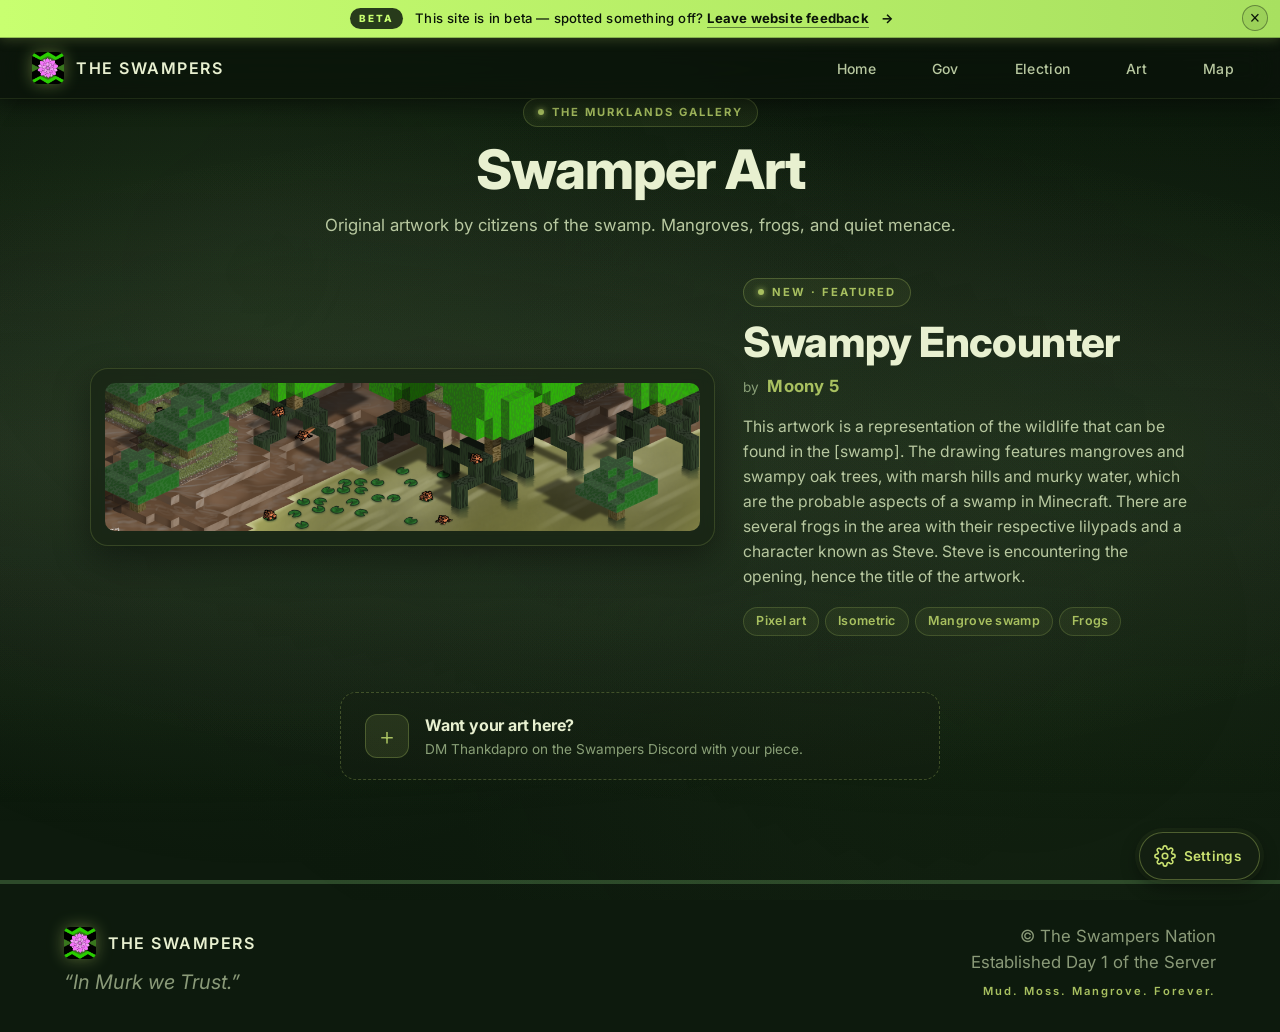
==== art.html @ e43c005a "Add files via upload" ====
<!DOCTYPE html>
<html lang="en">
<head>
  <meta charset="UTF-8" />
  <meta name="viewport" content="width=device-width, initial-scale=1.0" />
  <title>The Swampers — Nation of the Murklands</title>
  <link rel="preconnect" href="https://fonts.googleapis.com" />
  <link rel="preconnect" href="https://fonts.gstatic.com" crossorigin />
  <link href="https://fonts.googleapis.com/css2?family=Inter:wght@400;500;600&family=Press+Start+2P&family=VT323&family=Special+Elite&display=swap" rel="stylesheet" />
  <link rel="icon" type="image/png" href="swamper-flag.png" />
  <link rel="stylesheet" href="styles.css" />
</head>
<body>

  <!-- ============================================
       SVG ICON SPRITE
       ============================================ -->
  <svg width="0" height="0" style="position:absolute" aria-hidden="true">
    <defs>

      <!-- FROG -->
      <symbol id="i-frog" viewBox="0 0 16 16">
        <rect x="2" y="2" width="3" height="1" fill="#3a5a2a"/>
        <rect x="11" y="2" width="3" height="1" fill="#3a5a2a"/>
        <rect x="1" y="3" width="5" height="4" fill="#5a8a3a"/>
        <rect x="10" y="3" width="5" height="4" fill="#5a8a3a"/>
        <rect x="2" y="4" width="3" height="2" fill="#e8f0d0"/>
        <rect x="11" y="4" width="3" height="2" fill="#e8f0d0"/>
        <rect x="3" y="4" width="1" height="2" fill="#0d1a0d"/>
        <rect x="12" y="4" width="1" height="2" fill="#0d1a0d"/>
        <rect x="0" y="7" width="16" height="7" fill="#5a8a3a"/>
        <rect x="0" y="7" width="16" height="1" fill="#7a9a4a"/>
        <rect x="0" y="13" width="16" height="1" fill="#3a5a2a"/>
        <rect x="5" y="10" width="6" height="1" fill="#2a3a1a"/>
        <rect x="4" y="8" width="1" height="1" fill="#3a5a2a"/>
        <rect x="11" y="8" width="1" height="1" fill="#3a5a2a"/>
      </symbol>

      <!-- LEAF (modern line) -->
      <symbol id="i-leaf" viewBox="0 0 24 24" fill="none" stroke="currentColor" stroke-width="1.75" stroke-linecap="round" stroke-linejoin="round">
        <path d="M11 20A7 7 0 0 1 9.8 6.1C15.5 5 17 4.48 19.2 2.96c1.4 9.3-3.6 15.7-8.2 17.04Z"/>
        <path d="M2 21c0-3 1.85-5.36 5.08-6"/>
      </symbol>

      <!-- NEWSPAPER (modern line) -->
      <symbol id="i-newspaper" viewBox="0 0 24 24" fill="none" stroke="currentColor" stroke-width="1.75" stroke-linecap="round" stroke-linejoin="round">
        <path d="M4 22h16a2 2 0 0 0 2-2V4a2 2 0 0 0-2-2H8a2 2 0 0 0-2 2v16a2 2 0 0 1-2 2Zm0 0a2 2 0 0 1-2-2v-9c0-1.1.9-2 2-2h2"/>
        <path d="M18 14h-8M15 18h-5M10 6h8v4h-8z"/>
      </symbol>

      <!-- BUILDING (modern line) -->
      <symbol id="i-building" viewBox="0 0 24 24" fill="none" stroke="currentColor" stroke-width="1.75" stroke-linecap="round" stroke-linejoin="round">
        <path d="M3 22h18M5 22V11l7-7 7 7v11"/>
        <path d="M10 22v-5h4v5M8 11h.01M12 11h.01M16 11h.01M8 14h.01M12 14h.01M16 14h.01"/>
      </symbol>

      <!-- SCROLL (modern line) -->
      <symbol id="i-scroll" viewBox="0 0 24 24" fill="none" stroke="currentColor" stroke-width="1.75" stroke-linecap="round" stroke-linejoin="round">
        <path d="M19 17V5a2 2 0 0 0-2-2H4"/>
        <path d="M8 21h12a2 2 0 0 0 2-2v-1a1 1 0 0 0-1-1H11a1 1 0 0 0-1 1v1a2 2 0 1 1-4 0V5a2 2 0 1 0-4 0v2a1 1 0 0 0 1 1h3"/>
      </symbol>

      <!-- CHAT BUBBLE (modern line) -->
      <symbol id="i-chat" viewBox="0 0 24 24" fill="none" stroke="currentColor" stroke-width="1.75" stroke-linecap="round" stroke-linejoin="round">
        <path d="M21 15a2 2 0 0 1-2 2H7l-4 4V5a2 2 0 0 1 2-2h14a2 2 0 0 1 2 2z"/>
        <circle cx="8" cy="10" r="0.5" fill="currentColor"/>
        <circle cx="12" cy="10" r="0.5" fill="currentColor"/>
        <circle cx="16" cy="10" r="0.5" fill="currentColor"/>
      </symbol>

      <!-- ARROW DOWN (modern line) -->
      <symbol id="i-arrow-down" viewBox="0 0 24 24" fill="none" stroke="currentColor" stroke-width="2" stroke-linecap="round" stroke-linejoin="round">
        <path d="M12 5v14M19 12l-7 7-7-7"/>
      </symbol>

      <!-- ARROW RIGHT (modern line) -->
      <symbol id="i-arrow-right" viewBox="0 0 24 24" fill="none" stroke="currentColor" stroke-width="2" stroke-linecap="round" stroke-linejoin="round">
        <path d="M5 12h14M12 5l7 7-7 7"/>
      </symbol>

      <!-- CHECK (modern line) -->
      <symbol id="i-check" viewBox="0 0 24 24" fill="none" stroke="currentColor" stroke-width="2.25" stroke-linecap="round" stroke-linejoin="round">
        <path d="M20 6L9 17l-5-5"/>
      </symbol>

      <!-- LIGHTBULB (modern line) -->
      <symbol id="i-bulb" viewBox="0 0 24 24" fill="none" stroke="currentColor" stroke-width="1.75" stroke-linecap="round" stroke-linejoin="round">
        <path d="M15 14c.2-1 .7-1.7 1.5-2.5C17.7 10.2 18.5 9 18.5 7a6.5 6.5 0 1 0-13 0c0 2 .8 3.2 2 4.5.8.8 1.3 1.5 1.5 2.5"/>
        <path d="M9 18h6M10 22h4"/>
      </symbol>

      <!-- FLAG (modern line) -->
      <symbol id="i-flag" viewBox="0 0 24 24" fill="none" stroke="currentColor" stroke-width="1.75" stroke-linecap="round" stroke-linejoin="round">
        <path d="M4 15s1-1 4-1 5 2 8 2 4-1 4-1V3s-1 1-4 1-5-2-8-2-4 1-4 1zM4 22v-7"/>
      </symbol>

    </defs>
  </svg>

  <!-- ============================================
       BETA BANNER (replace href when form is ready)
       ============================================ -->
  <div id="betaBanner" class="beta-banner">
    <a class="beta-banner-link" href="https://forms.gle/ogvYBRYezikkFUqP9" target="_blank" rel="noopener">
      <span class="beta-banner-tag">Beta</span>
      <span class="beta-banner-text">
        This site is in beta &mdash; spotted something off? <strong>Leave website feedback</strong>
      </span>
      <span class="beta-banner-arrow">&rarr;</span>
    </a>
    <button type="button" class="beta-banner-close" aria-label="Dismiss beta banner" id="betaBannerClose">&times;</button>
  </div>

  <!-- Fog overlay -->
  <div class="fog"></div>
  <div class="fog fog-2"></div>

  <!-- Floating particles (fireflies) -->
  <div class="fireflies">
    <span></span><span></span><span></span><span></span><span></span>
    <span></span><span></span><span></span><span></span><span></span>
  </div>

  <!-- ============================================
       SETTINGS BUTTON + DRAWER
       ============================================ -->
  <button id="settingsBtn" class="settings-fab" aria-label="Open settings" title="Settings">
    <svg viewBox="0 0 24 24" fill="none" stroke="currentColor" stroke-width="1.75" stroke-linecap="round" stroke-linejoin="round">
      <circle cx="12" cy="12" r="3"/>
      <path d="M19.4 15a1.7 1.7 0 0 0 .3 1.8l.1.1a2 2 0 1 1-2.8 2.8l-.1-.1a1.7 1.7 0 0 0-1.8-.3 1.7 1.7 0 0 0-1 1.5V21a2 2 0 1 1-4 0v-.1A1.7 1.7 0 0 0 9 19.4a1.7 1.7 0 0 0-1.8.3l-.1.1a2 2 0 1 1-2.8-2.8l.1-.1a1.7 1.7 0 0 0 .3-1.8 1.7 1.7 0 0 0-1.5-1H3a2 2 0 1 1 0-4h.1A1.7 1.7 0 0 0 4.6 9a1.7 1.7 0 0 0-.3-1.8l-.1-.1a2 2 0 1 1 2.8-2.8l.1.1a1.7 1.7 0 0 0 1.8.3H9a1.7 1.7 0 0 0 1-1.5V3a2 2 0 1 1 4 0v.1a1.7 1.7 0 0 0 1 1.5 1.7 1.7 0 0 0 1.8-.3l.1-.1a2 2 0 1 1 2.8 2.8l-.1.1a1.7 1.7 0 0 0-.3 1.8V9a1.7 1.7 0 0 0 1.5 1H21a2 2 0 1 1 0 4h-.1a1.7 1.7 0 0 0-1.5 1z"/>
    </svg>
  </button>

  <div id="settingsDrawer" class="settings-drawer" aria-hidden="true" role="dialog" aria-modal="true">
    <div class="settings-drawer-inner">
      <div class="settings-head">
        <div>
          <h3>Settings</h3>
          <p>Tweak the swamp to your liking. Saves automatically.</p>
        </div>
        <button class="settings-close" id="settingsClose" aria-label="Close settings">&times;</button>
      </div>

      <div class="settings-group">
        <div class="settings-group-title">Vibe</div>
        <label class="toggle">
          <input type="checkbox" id="t-serious" />
          <span class="toggle-slider"></span>
          <span class="toggle-label">
            <strong>Serious mode</strong>
            <em>Drops the swamp green. Helvetica. No fireflies. Boring.</em>
          </span>
        </label>
        <label class="toggle">
          <input type="checkbox" id="t-easter" checked />
          <span class="toggle-slider"></span>
          <span class="toggle-label">
            <strong>Easter eggs</strong>
            <em>Click the frog. Konami code. The truth.</em>
          </span>
        </label>
      </div>

      <div class="settings-group">
        <div class="settings-group-title">Chaos</div>
        <div class="toggle-with-child">
          <label class="toggle">
            <input type="checkbox" id="t-dvd" />
            <span class="toggle-slider"></span>
            <span class="toggle-label">
              <strong>DVD bouncer</strong>
              <em>A frog. Bouncing. Like the screensaver.</em>
            </span>
          </label>
          <div class="toggle-child dvd-speed-row">
            <span class="toggle-child-label">
              <strong>Speed</strong>
              <em>How fast the frog yeets.</em>
            </span>
            <span class="slider-control">
              <input type="range" id="t-dvd-speed" min="0.5" max="3" step="0.1" value="1" />
              <span class="slider-value" id="dvdSpeedValue">1.0x</span>
            </span>
          </div>
        </div>
        <label class="toggle">
          <input type="checkbox" id="t-ads" />
          <span class="toggle-slider"></span>
          <span class="toggle-label">
            <strong>Sidebar ads</strong>
            <em>SMP&hairsp;-themed fake ads. Slightly cursed.</em>
          </span>
        </label>
        <label class="toggle">
          <input type="checkbox" id="t-frog-cursor" />
          <span class="toggle-slider"></span>
          <span class="toggle-label">
            <strong>Frog cursor</strong>
            <em>Your mouse becomes a frog. You become the frog.</em>
          </span>
        </label>
      </div>

      <div class="settings-group">
        <div class="settings-group-title">Pages</div>
        <a class="toggle settings-link" href="map.html">
          <span class="toggle-label">
            <strong>Open server map &rarr;</strong>
            <em>Drag, zoom, explore biomes &amp; nations.</em>
          </span>
        </a>
        <a class="toggle settings-link" href="government.html">
          <span class="toggle-label">
            <strong>Government page &rarr;</strong>
            <em>Cabinet, head of state, public docs.</em>
          </span>
        </a>
      </div>

      <div class="settings-foot">
        <button id="settingsReset" class="settings-reset">Reset to defaults</button>
      </div>
    </div>
  </div>
  <div id="settingsBackdrop" class="settings-backdrop"></div>

  <!-- ============================================
       ADS SIDEBAR (toggle-controlled)
       ============================================ -->
      <aside id="adsSidebar" class="ads-sidebar" aria-label="Ad space">
    <div class="ads-sidebar-controls">
      <div class="ads-sidebar-grip" id="adsSidebarGrip" title="Drag to move" aria-label="Drag to move sidebar">
        <span></span><span></span><span></span><span></span><span></span><span></span>
      </div>
      <div class="ads-sidebar-head">Ad space</div>
      <button type="button" class="ads-sidebar-size-btn" id="adsSidebarSizeBtn" aria-label="Cycle sidebar size" title="Cycle size">
        <span id="adsSidebarSizeLabel">M</span>
      </button>
      <button type="button" class="ads-sidebar-close-btn" id="adsSidebarCloseBtn" aria-label="Close sidebar and disable ads" title="Close (disables ads)">&times;</button>
    </div>

    <div class="ad-card ad-card--recruit">
      <div class="ad-tag">For rent</div>
      <div class="ad-title">Looking for someone to post ads</div>
      <p class="ad-body">Got a shop, build, event, or service in the Murklands? Get featured in this sidebar.</p>
      <div class="ad-price">
        <span class="ad-price-amount">7</span>
        <span class="ad-price-unit">iron ingots / week</span>
      </div>
      <div class="ad-cta">DM Thankdapro &rarr;</div>
    </div>

    <a class="ad-card ad-card--sponsor" href="https://discord.gg/NWSeatn3tA" target="_blank" rel="noopener">
      <div class="ad-tag">Sponsored</div>
      <img class="ad-img" src="barlaas.png" alt="Barlaas banner" />
      <div class="ad-title">Join Barlaas</div>
      <p class="ad-body">Secure your future &amp; your voice: the autonomous sanctuary where your property is sovereign, your growth is limitless, and every citizen gets a vote.</p>
      <div class="ad-cta">Learn more &rarr;</div>
    </a>

    <a class="ad-card ad-card--sponsor ad-card--propaganda" href="https://discord.gg/JCM2B7ue4E" target="_blank" rel="noopener">
      <div class="ad-tag">Sponsored</div>
      <img class="ad-img ad-img--tall" src="propaganda.png" alt="UI for Squid: I want to adopt you!" />
      <div class="ad-title">Get adopted by UI For Squid</div>
      <p class="ad-body">The President is recruiting. DM to be adopted into the Swamper family. <span aria-hidden="true">&#10084;</span></p>
      <div class="ad-cta">Join Today &rarr;</div>
    </a>

    <div class="ad-card ad-card--empty ad-fillerable">
      <div class="ad-tag">Your ad here</div>
      <div class="ad-title">[ space available ]</div>
      <p class="ad-body">7 iron ingots a week.</p>
    </div>

    <div class="ad-card ad-card--empty ad-fillerable">
      <div class="ad-tag">Your ad here</div>
      <div class="ad-title">[ space available ]</div>
      <p class="ad-body">7 iron ingots a week.</p>
    </div>

    <div class="ad-card ad-card--secret ad-fillerable" data-easter="true">
      <div class="ad-tag">???</div>
      <div class="ad-title">In Murk we Trust.</div>
      <p class="ad-body">An onion has many layers. So does the constitution.</p>
    </div>

    <div class="ad-footer">Drag grip to move &middot; tap size to resize &middot; disable in Settings.</div>
  </aside>

  <!-- ============================================
       DVD BOUNCER (toggle-controlled)
       ============================================ -->
  <div id="dvdBouncer" class="dvd-bouncer" aria-hidden="true">
    <svg viewBox="0 0 16 16" shape-rendering="crispEdges">
      <use href="#i-frog"/>
    </svg>
    <span class="dvd-label">SWAMP</span>
  </div>

  <!-- NAV -->
  <nav class="navbar">
    <div class="logo">
      <img class="logo-icon" src="swamper-flag.png" alt="Swampers flag" />
      <span class="logo-text">THE SWAMPERS</span>
    </div>
    <ul class="nav-links">
      <li class="nav-home"><a href="index.html">Home</a></li>
      <li><a href="government.html">Gov</a></li>
      <li><a href="election.html">Election</a></li>
      <li><a href="art.html">Art</a></li>
      <li><a href="map.html">Map</a></li>
    </ul>
  </nav>

  <main class="page page-art">
    <div class="container">
      <header class="page-head">
        <div class="page-eyebrow">
          <span class="page-eyebrow-dot"></span>
          The Murklands Gallery
        </div>
        <h1 class="page-title">Swamper Art</h1>
        <p class="page-sub">Original artwork by citizens of the swamp. Mangroves, frogs, and quiet menace.</p>
      </header>

      <article class="artwork">
        <figure class="artwork-frame">
          <img class="artwork-img" src="swamp-scroll.png" alt="Swampy Encounter &mdash; an isometric pixel-art swamp scene with mangrove trees, lily pads, frogs, and Steve approaching." loading="lazy" />
        </figure>

        <div class="artwork-meta">
          <div class="artwork-tag">
            <span class="artwork-tag-dot"></span>
            New &middot; Featured
          </div>
          <h2 class="artwork-title">Swampy Encounter</h2>
          <div class="artwork-byline">
            <span class="artwork-byline-label">by</span>
            <span class="artwork-byline-name">Moony 5</span>
          </div>
          <p class="artwork-desc">
            This artwork is a representation of the wildlife that can be found in the [swamp].
            The drawing features mangroves and swampy oak trees, with marsh hills and murky water,
            which are the probable aspects of a swamp in Minecraft. There are several frogs in the
            area with their respective lilypads and a character known as Steve. Steve is encountering
            the opening, hence the title of the artwork.
          </p>

          <div class="artwork-tags">
            <span class="artwork-chip">Pixel art</span>
            <span class="artwork-chip">Isometric</span>
            <span class="artwork-chip">Mangrove swamp</span>
            <span class="artwork-chip">Frogs</span>
          </div>
        </div>
      </article>

      <!-- Empty slot CTA so future submissions look intentional -->
      <a class="artwork-cta" href="https://discord.gg/JCM2B7ue4E" target="_blank" rel="noopener">
        <div class="artwork-cta-icon" aria-hidden="true">+</div>
        <div>
          <div class="artwork-cta-title">Want your art here?</div>
          <div class="artwork-cta-sub">DM Thankdapro on the Swampers Discord with your piece.</div>
        </div>
      </a>
    </div>
  </main>

<!-- PAPER LIGHTBOX -->
  <div class="paper-modal" id="paperModal" role="dialog" aria-modal="true" aria-hidden="true">
    <button class="paper-modal-close" aria-label="Close newspaper">&times;</button>
    <div class="paper-modal-inner">
      <img class="paper-modal-img" src="" alt="" />
      <div class="paper-modal-caption"></div>
    </div>
  </div>

  <!-- FOOTER -->
  <footer class="footer">
    <div class="container footer-content">
      <div class="footer-left">
        <div class="logo">
          <img class="logo-icon" src="swamper-flag.png" alt="Swampers flag" />
          <span class="logo-text">THE SWAMPERS</span>
        </div>
        <p class="motto">&ldquo;In Murk we Trust.&rdquo;</p>
      </div>
      <div class="footer-right">
        <p>&copy; The Swampers Nation</p>
        <p>Established Day 1 of the Server</p>
        <p class="footer-tag">Mud. Moss. Mangrove. Forever.</p>
      </div>
    </div>
  </footer>

  <script src="script.js"></script>
</body>
</html>
---- styles.css ----
/* ============================================
   THE SWAMPERS — Stylesheet
   Swampy, mossy, Minecraft-inspired
   ============================================ */

* {
  margin: 0;
  padding: 0;
  box-sizing: border-box;
}

/* ============================================
   BETA BANNER — top sticky strip
   ============================================ */
.beta-banner {
  position: fixed;
  top: 0;
  left: 0;
  right: 0;
  z-index: 200;
  display: flex;
  align-items: stretch;
  justify-content: stretch;
  font-family: 'Inter', system-ui, sans-serif;
  font-size: 0.82rem;
  font-weight: 500;
  color: #0a1408;
  background: linear-gradient(90deg, #c8ff70 0%, #a8e060 50%, #c8ff70 100%);
  background-size: 200% 100%;
  border-bottom: 1px solid rgba(20, 40, 18, 0.3);
  box-shadow: 0 2px 12px rgba(168, 192, 96, 0.25);
  transition: transform 0.3s ease, opacity 0.3s ease;
  animation: betaShine 6s linear infinite;
}

.beta-banner-link {
  flex: 1;
  display: flex;
  align-items: center;
  justify-content: center;
  gap: 12px;
  padding: 8px 56px 8px 20px;
  text-decoration: none;
  color: inherit;
  text-align: center;
}
.beta-banner-link:hover { color: #000; }

.beta-banner.is-hidden {
  transform: translateY(-100%);
  opacity: 0;
  pointer-events: none;
}

@keyframes betaShine {
  from { background-position: 0% 0; }
  to   { background-position: 200% 0; }
}

.beta-banner-tag {
  display: inline-block;
  font-size: 0.62rem;
  font-weight: 800;
  letter-spacing: 2px;
  text-transform: uppercase;
  background: rgba(13, 26, 13, 0.85);
  color: #c8ff70;
  padding: 3px 9px;
  border-radius: 999px;
  flex-shrink: 0;
}

.beta-banner-text { letter-spacing: 0.2px; }
.beta-banner-text strong {
  font-weight: 700;
  border-bottom: 1.5px solid rgba(13, 26, 13, 0.5);
  padding-bottom: 1px;
}

.beta-banner-arrow {
  font-weight: 700;
  transition: transform 0.2s ease;
}
.beta-banner:hover .beta-banner-arrow { transform: translateX(4px); }

.beta-banner-close {
  position: absolute;
  right: 12px;
  top: 50%;
  transform: translateY(-50%);
  width: 26px;
  height: 26px;
  border-radius: 50%;
  border: 1px solid rgba(13, 26, 13, 0.4);
  background: rgba(13, 26, 13, 0.08);
  color: #0a1408;
  font-size: 1.1rem;
  line-height: 1;
  cursor: pointer;
  display: flex;
  align-items: center;
  justify-content: center;
  transition: background 0.2s ease, transform 0.2s ease;
}
.beta-banner-close:hover {
  background: rgba(13, 26, 13, 0.2);
  transform: translateY(-50%) rotate(90deg);
}

/* Push the navbar down to make room for the banner */
body:not(.beta-dismissed) .navbar { top: 38px; }
body:not(.beta-dismissed) { padding-top: 38px; }

@media (max-width: 600px) {
  .beta-banner { font-size: 0.72rem; padding: 7px 40px 7px 12px; gap: 8px; }
  .beta-banner-tag { font-size: 0.55rem; padding: 2px 7px; }
  body:not(.beta-dismissed) .navbar { top: 52px; }
  body:not(.beta-dismissed) { padding-top: 52px; }
}

/* ============================================
   SETTINGS FAB + DRAWER
   ============================================ */
.settings-fab {
  position: fixed;
  right: 20px;
  bottom: 20px;
  width: auto;
  min-width: 48px;
  height: 48px;
  padding: 0 18px 0 14px;
  border-radius: 999px;
  border: 1.5px solid rgba(168, 192, 96, 0.4);
  background: rgba(20, 32, 18, 0.92);
  backdrop-filter: blur(10px);
  color: #c8e070;
  cursor: pointer;
  z-index: 9998;
  display: inline-flex;
  align-items: center;
  gap: 8px;
  font-family: 'Inter', system-ui, sans-serif;
  font-size: 0.85rem;
  font-weight: 600;
  letter-spacing: 0.3px;
  box-shadow: 0 6px 18px rgba(0,0,0,0.45), 0 0 0 4px rgba(168, 192, 96, 0.06);
  transition: transform 0.25s ease, border-color 0.2s ease, background 0.2s ease;
}
.settings-fab::after {
  content: 'Settings';
}
.settings-fab svg { width: 22px; height: 22px; transition: transform 0.6s ease; }
.settings-fab:hover { border-color: #a8c060; transform: scale(1.06); }
.settings-fab:hover svg { transform: rotate(60deg); }

.settings-backdrop {
  position: fixed;
  inset: 0;
  background: rgba(8, 16, 8, 0.6);
  backdrop-filter: blur(4px);
  z-index: 10000;
  opacity: 0;
  visibility: hidden;
  transition: opacity 0.25s ease, visibility 0.25s ease;
}
.settings-backdrop.is-open { opacity: 1; visibility: visible; }

.settings-drawer {
  position: fixed;
  top: 0;
  right: 0;
  bottom: 0;
  width: min(420px, 100vw);
  background: rgba(15, 26, 14, 0.96);
  border-left: 1px solid rgba(168, 192, 96, 0.18);
  backdrop-filter: blur(14px);
  z-index: 10001;
  transform: translateX(100%);
  transition: transform 0.32s cubic-bezier(.2,.8,.2,1);
  overflow-y: auto;
  font-family: 'Inter', system-ui, sans-serif;
}
.settings-drawer.is-open { transform: translateX(0); }

.settings-drawer-inner {
  display: flex;
  flex-direction: column;
  gap: 20px;
  padding: 24px;
}

.settings-head {
  display: flex;
  align-items: flex-start;
  justify-content: space-between;
  gap: 16px;
  padding-bottom: 16px;
  border-bottom: 1px solid rgba(168, 192, 96, 0.12);
}
.settings-head h3 {
  font-size: 1.4rem;
  font-weight: 700;
  color: #e8f0d0;
  letter-spacing: -0.3px;
  margin-bottom: 4px;
}
.settings-head p {
  font-size: 0.85rem;
  color: #8aa078;
  margin: 0;
}
.settings-close {
  width: 36px;
  height: 36px;
  border-radius: 50%;
  border: 1px solid rgba(168, 192, 96, 0.2);
  background: transparent;
  color: #c8d4b0;
  font-size: 1.5rem;
  line-height: 1;
  cursor: pointer;
  display: flex; align-items: center; justify-content: center;
  flex-shrink: 0;
  transition: all 0.2s ease;
}
.settings-close:hover { background: rgba(168,192,96,0.1); transform: rotate(90deg); }

.settings-group {
  display: flex;
  flex-direction: column;
  gap: 8px;
}
.settings-group-title {
  font-size: 0.7rem;
  font-weight: 700;
  letter-spacing: 2px;
  text-transform: uppercase;
  color: #a8c060;
  margin-bottom: 4px;
  padding-left: 4px;
}

/* Toggle switch */
.toggle {
  display: flex;
  align-items: flex-start;
  gap: 14px;
  padding: 12px 14px;
  border-radius: 12px;
  border: 1px solid rgba(168, 192, 96, 0.1);
  background: rgba(20, 32, 18, 0.4);
  cursor: pointer;
  transition: border-color 0.2s ease, background 0.2s ease;
}
.toggle:hover { border-color: rgba(168,192,96,0.25); background: rgba(26, 42, 24, 0.6); }
.toggle input { position: absolute; opacity: 0; pointer-events: none; }

.toggle-slider {
  position: relative;
  width: 36px;
  height: 20px;
  border-radius: 999px;
  background: rgba(168, 192, 96, 0.12);
  border: 1px solid rgba(168, 192, 96, 0.25);
  flex-shrink: 0;
  margin-top: 2px;
  transition: background 0.25s ease, border-color 0.25s ease;
}
.toggle-slider::after {
  content: '';
  position: absolute;
  top: 50%; left: 3px;
  transform: translateY(-50%);
  width: 14px; height: 14px;
  border-radius: 50%;
  background: #c8d4b0;
  transition: left 0.25s cubic-bezier(.2,.8,.2,1), background 0.25s ease;
}
.toggle input:checked + .toggle-slider {
  background: rgba(168, 192, 96, 0.6);
  border-color: #a8c060;
}
.toggle input:checked + .toggle-slider::after {
  left: 18px;
  background: #fff;
}

.toggle-label {
  display: flex;
  flex-direction: column;
  gap: 2px;
  flex: 1;
  min-width: 0;
}
.toggle-label strong {
  font-size: 0.95rem;
  font-weight: 600;
  color: #e8f0d0;
}
.toggle-label em {
  font-style: normal;
  font-size: 0.78rem;
  color: #8aa078;
  line-height: 1.4;
}

.settings-foot {
  padding-top: 16px;
  border-top: 1px solid rgba(168, 192, 96, 0.12);
  display: flex;
  justify-content: flex-end;
}
.settings-reset {
  background: transparent;
  border: 1px solid rgba(168,192,96,0.2);
  color: #a8c060;
  padding: 8px 16px;
  border-radius: 8px;
  font-family: inherit;
  font-size: 0.85rem;
  font-weight: 600;
  cursor: pointer;
  transition: all 0.2s ease;
}
.settings-reset:hover { background: rgba(168,192,96,0.08); border-color: #a8c060; }

/* ============================================
   ADS SIDEBAR (toggle-controlled)
   ============================================ */
/* --nav-bottom: distance from viewport top to bottom of navbar
   (38px beta banner if visible + ~58px nav) */
body { --nav-bottom: 96px; }
body.beta-dismissed { --nav-bottom: 58px; }
@media (max-width: 600px) {
  body { --nav-bottom: 110px; }
  body.beta-dismissed { --nav-bottom: 58px; }
}

.ads-sidebar {
  position: fixed;
  top: calc(var(--nav-bottom) + 12px);
  right: -340px;
  width: var(--ads-width, 280px);
  max-height: calc(100vh - var(--nav-bottom) - 32px);
  overflow-y: auto;
  padding: 12px;
  background: rgba(15, 26, 14, 0.88);
  border: 1px solid rgba(168, 192, 96, 0.15);
  border-radius: 18px;
  backdrop-filter: blur(10px);
  z-index: 90;
  display: flex;
  flex-direction: column;
  gap: 10px;
  transition: right 0.32s cubic-bezier(.2,.8,.2,1), width 0.25s ease;
  font-family: 'Inter', system-ui, sans-serif;
  font-size: 13px;
  transform: translate(var(--ads-x, 0px), var(--ads-y, 0px));
}
body.ads-on .ads-sidebar { right: 20px; }
/* When ads are off, force the sidebar fully hidden — even if the user dragged it elsewhere */
body:not(.ads-on) .ads-sidebar {
  visibility: hidden;
  pointer-events: none;
  opacity: 0;
  transform: translate(120%, 0) !important;
}

/* Size variants: S / M / L  (M = the new "normal", roughly what L used to be) */
body.ads-size-s .ads-sidebar { --ads-width: 240px; font-size: 12px; }
body.ads-size-m .ads-sidebar { --ads-width: 340px; font-size: 14px; }
body.ads-size-l .ads-sidebar { --ads-width: 400px; font-size: 15px; }

/* Compact size: hide filler/easter/empty slots — show only paid */
body.ads-size-s .ads-sidebar .ad-fillerable { display: none; }

/* Top control row: grip + head + size button */
.ads-sidebar-controls {
  display: flex;
  align-items: center;
  gap: 8px;
  padding: 2px 4px 6px;
  border-bottom: 1px dashed rgba(168, 192, 96, 0.15);
}
.ads-sidebar-grip {
  display: grid;
  grid-template-columns: repeat(2, 4px);
  gap: 3px;
  padding: 6px 4px;
  cursor: grab;
  border-radius: 6px;
  transition: background 0.2s ease;
}
.ads-sidebar-grip:hover { background: rgba(168, 192, 96, 0.1); }
.ads-sidebar-grip:active { cursor: grabbing; }
.ads-sidebar-grip span {
  width: 4px; height: 4px;
  border-radius: 50%;
  background: rgba(168, 192, 96, 0.5);
}

.ads-sidebar-head {
  flex: 1;
  font-size: 0.65rem;
  letter-spacing: 2.5px;
  text-transform: uppercase;
  color: #8aa078;
  text-align: center;
}

.ads-sidebar-size-btn {
  width: 28px;
  height: 28px;
  border-radius: 50%;
  border: 1px solid rgba(168, 192, 96, 0.25);
  background: rgba(168, 192, 96, 0.08);
  color: var(--swamp-glow);
  font-family: 'Inter', system-ui, sans-serif;
  font-size: 0.78rem;
  font-weight: 700;
  cursor: pointer;
  display: flex; align-items: center; justify-content: center;
  transition: background 0.2s ease, transform 0.15s ease;
}
.ads-sidebar-size-btn:hover { background: rgba(168, 192, 96, 0.18); transform: scale(1.06); }

.ads-sidebar-close-btn {
  width: 28px;
  height: 28px;
  border-radius: 50%;
  border: 1px solid rgba(220, 100, 100, 0.28);
  background: rgba(220, 100, 100, 0.08);
  color: #ff9090;
  font-family: 'Inter', system-ui, sans-serif;
  font-size: 1.1rem;
  font-weight: 600;
  line-height: 1;
  cursor: pointer;
  display: flex; align-items: center; justify-content: center;
  transition: background 0.2s ease, transform 0.2s ease, border-color 0.2s ease;
  flex-shrink: 0;
}
.ads-sidebar-close-btn:hover {
  background: rgba(220, 100, 100, 0.2);
  border-color: rgba(220, 100, 100, 0.5);
  color: #ffbbbb;
  transform: rotate(90deg);
}

.ad-card {
  display: block;
  text-decoration: none;
  color: inherit;
  padding: 14px;
  background: linear-gradient(160deg, rgba(168,192,96,0.06) 0%, rgba(168,192,96,0.02) 100%);
  border: 1px solid rgba(168, 192, 96, 0.15);
  border-radius: 12px;
  transition: all 0.2s ease;
}
.ad-card:hover { border-color: rgba(168,192,96,0.35); transform: translateY(-2px); }

.ad-tag {
  display: inline-block;
  font-size: 0.6rem;
  letter-spacing: 1.5px;
  text-transform: uppercase;
  color: #a8c060;
  background: rgba(168,192,96,0.1);
  padding: 2px 8px;
  border-radius: 999px;
  margin-bottom: 8px;
}
.ad-title {
  font-size: 1rem;
  font-weight: 700;
  color: #e8f0d0;
  letter-spacing: -0.2px;
  margin-bottom: 4px;
}
.ad-body {
  font-size: 0.78rem;
  color: #b8c8a0;
  line-height: 1.45;
  margin-bottom: 6px;
}
.ad-cta {
  font-size: 0.75rem;
  font-weight: 600;
  color: #c8e070;
}
.ad-card--gov { background: linear-gradient(160deg, rgba(200,100,60,0.08) 0%, rgba(168,192,96,0.02) 100%); border-color: rgba(200,100,60,0.2); }
.ad-card--gov .ad-tag { color: #e8a070; background: rgba(200,100,60,0.1); }

.ad-card--recruit {
  background: linear-gradient(160deg, rgba(168,192,96,0.14) 0%, rgba(168,192,96,0.04) 100%);
  border-color: rgba(168, 192, 96, 0.35);
}
.ad-card--recruit .ad-tag {
  color: var(--swamp-glow);
  background: rgba(168, 192, 96, 0.18);
}
.ad-card--recruit .ad-title {
  font-weight: 700;
  letter-spacing: -0.2px;
}
.ad-card--recruit .ad-cta {
  margin-top: 8px;
  color: var(--swamp-glow);
}

.ad-card--sponsor {
  background: linear-gradient(160deg, rgba(220, 180, 60, 0.12) 0%, rgba(168,192,96,0.02) 100%);
  border-color: rgba(220, 180, 60, 0.35);
  box-shadow: 0 0 0 0 rgba(220, 180, 60, 0);
  transition: all 0.25s ease;
}
.ad-card--sponsor:hover {
  border-color: rgba(220, 180, 60, 0.55);
  box-shadow: 0 0 0 1px rgba(220, 180, 60, 0.3), 0 6px 20px rgba(0,0,0,0.3);
  transform: translateY(-2px);
}
.ad-card--sponsor .ad-tag {
  color: #f0d870;
  background: rgba(220, 180, 60, 0.15);
}
.ad-card--sponsor .ad-cta {
  color: #f0d870;
}

.ad-img {
  display: block;
  width: 100%;
  height: 80px;
  object-fit: contain;
  margin: 4px 0 10px;
  image-rendering: pixelated;
  background: rgba(13, 26, 13, 0.4);
  border-radius: 8px;
  padding: 6px;
}
.ad-img--tall {
  height: 120px;
  object-fit: cover;
  image-rendering: auto;
  background: #1a1a1a;
}

.ad-card--propaganda {
  background: linear-gradient(160deg, rgba(220, 60, 130, 0.12) 0%, rgba(168,192,96,0.02) 100%);
  border-color: rgba(220, 60, 130, 0.32);
}
.ad-card--propaganda:hover {
  border-color: rgba(220, 60, 130, 0.55);
  box-shadow: 0 0 0 1px rgba(220, 60, 130, 0.3), 0 6px 20px rgba(0,0,0,0.3);
}
.ad-card--propaganda .ad-tag {
  color: #ff90c0;
  background: rgba(220, 60, 130, 0.15);
}
.ad-card--propaganda .ad-cta {
  color: #ff90c0;
}

.ad-card--empty {
  background: transparent;
  border: 1px dashed rgba(168, 192, 96, 0.25);
}
.ad-card--empty:hover {
  border-color: rgba(168, 192, 96, 0.5);
  background: rgba(168, 192, 96, 0.03);
}
.ad-card--empty .ad-tag {
  background: rgba(168, 192, 96, 0.05);
  color: #8aa078;
  letter-spacing: 1.5px;
}
.ad-card--empty .ad-title {
  color: #6a7d58;
  font-style: italic;
  font-weight: 500;
  letter-spacing: 0;
}
.ad-card--empty .ad-body {
  color: #7a8d68;
}

.ad-price {
  display: inline-flex;
  align-items: baseline;
  gap: 6px;
  margin-top: 10px;
  padding: 6px 12px;
  border-radius: 999px;
  background: rgba(13, 26, 13, 0.5);
  border: 1px solid rgba(168, 192, 96, 0.25);
  font-family: 'Inter', system-ui, sans-serif;
}
.ad-price-amount {
  font-size: 1.05rem;
  font-weight: 800;
  color: #e8f0d0;
  letter-spacing: -0.3px;
}
.ad-price-icon {
  font-size: 0.85rem;
  color: var(--swamp-glow);
}
.ad-price-unit {
  font-size: 0.72rem;
  font-weight: 600;
  letter-spacing: 0.5px;
  color: #b8c8a0;
}
.ad-card--secret { background: linear-gradient(160deg, rgba(140,80,200,0.12) 0%, rgba(168,192,96,0.02) 100%); border-color: rgba(140,80,200,0.25); }
.ad-card--secret .ad-tag { color: #c8a0ff; background: rgba(140,80,200,0.15); }

.ad-footer {
  text-align: center;
  font-size: 0.7rem;
  color: #6a7d58;
  font-style: italic;
  padding: 4px;
}

/* ============================================
   DVD BOUNCER (toggle-controlled)
   ============================================ */
.dvd-bouncer {
  position: fixed;
  top: 100px;
  left: 100px;
  width: 90px;
  height: 90px;
  z-index: 50;
  display: none;
  flex-direction: column;
  align-items: center;
  justify-content: center;
  gap: 2px;
  background: rgba(13, 26, 13, 0.85);
  border: 1px solid rgba(168, 192, 96, 0.4);
  border-radius: 12px;
  padding: 8px;
  filter: drop-shadow(0 0 16px rgba(168,192,96,0.45));
  pointer-events: none;
  transition: filter 0.5s ease;
}
body.dvd-on .dvd-bouncer { display: flex; }
.dvd-bouncer svg {
  width: 48px;
  height: 48px;
  image-rendering: pixelated;
  shape-rendering: crispEdges;
  color: #a8c060;
}
.dvd-label {
  font-family: 'Press Start 2P', monospace;
  font-size: 0.5rem;
  letter-spacing: 1px;
  color: var(--dvd-color, #a8c060);
}
.dvd-bouncer.dvd-flash { animation: dvdFlash 0.4s ease; }
@keyframes dvdFlash {
  0%, 100% { transform: scale(1); }
  50% { transform: scale(1.18); }
}

/* ============================================
   PAGE LAYOUT (map.html, government.html)
   ============================================ */
.page {
  padding: 60px 0 120px;
  min-height: calc(100vh - 80px);
  position: relative;
}

.page-head {
  text-align: center;
  margin-bottom: 40px;
  display: flex;
  flex-direction: column;
  align-items: center;
  gap: 14px;
}

.page-eyebrow {
  display: inline-flex;
  align-items: center;
  gap: 8px;
  padding: 5px 14px;
  font-family: 'Inter', system-ui, sans-serif;
  font-size: 0.7rem;
  font-weight: 700;
  letter-spacing: 2px;
  text-transform: uppercase;
  color: var(--swamp-glow);
  background: rgba(168, 192, 96, 0.08);
  border: 1px solid rgba(168, 192, 96, 0.25);
  border-radius: 999px;
}
.page-eyebrow-dot {
  width: 6px; height: 6px; border-radius: 50%;
  background: var(--swamp-glow);
  box-shadow: 0 0 6px var(--swamp-glow);
  animation: badgePulse 2s ease-in-out infinite;
}

.page-title {
  font-family: 'Inter', system-ui, sans-serif;
  font-size: clamp(2rem, 5vw, 3.4rem);
  font-weight: 800;
  letter-spacing: -1px;
  line-height: 1.05;
  color: #e8f0d0;
  text-wrap: balance;
  -webkit-text-wrap: balance;
}

.page-sub {
  font-family: 'Inter', system-ui, sans-serif;
  font-size: 1.05rem;
  color: #b8c8a0;
  max-width: 900px;
  width: 100%;
  padding: 0 24px;
  line-height: 1.55;
  text-wrap: balance;
  -webkit-text-wrap: balance;
}

.gov-docs-title {
  text-wrap: balance;
  -webkit-text-wrap: balance;
}
.gov-docs-sub {
  text-wrap: balance;
  -webkit-text-wrap: balance;
  max-width: 720px;
  padding: 0 24px;
}
.coming-soon-title {
  text-wrap: balance;
  -webkit-text-wrap: balance;
}
.coming-soon-text {
  text-wrap: balance;
  -webkit-text-wrap: balance;
}

/* ============================================
   MAP PAGE
   ============================================ */
.page-map { padding-top: 40px; }

.map-controls {
  display: flex;
  align-items: center;
  justify-content: center;
  gap: 12px;
  margin: 0 auto 16px;
  max-width: 560px;
  padding: 10px 14px;
  background: rgba(20, 32, 18, 0.6);
  border: 1px solid rgba(168, 192, 96, 0.2);
  border-radius: 999px;
  backdrop-filter: blur(6px);
  font-family: 'Inter', system-ui, sans-serif;
}
.mctrl-btn {
  width: 32px; height: 32px;
  border-radius: 50%;
  border: 1px solid rgba(168, 192, 96, 0.3);
  background: rgba(168, 192, 96, 0.08);
  color: var(--swamp-glow);
  font-size: 1.2rem;
  line-height: 1;
  font-weight: 700;
  cursor: pointer;
  display: flex; align-items: center; justify-content: center;
  transition: background 0.2s ease, transform 0.15s ease;
}
.mctrl-btn:hover { background: rgba(168, 192, 96, 0.18); transform: scale(1.06); }
.mctrl-slider {
  -webkit-appearance: none;
  appearance: none;
  width: 180px;
  height: 4px;
  border-radius: 999px;
  background: rgba(168, 192, 96, 0.25);
  outline: none;
  cursor: pointer;
}
.mctrl-slider::-webkit-slider-thumb {
  -webkit-appearance: none;
  appearance: none;
  width: 18px; height: 18px;
  border-radius: 50%;
  background: var(--swamp-glow);
  border: 2px solid #1a2818;
  box-shadow: 0 0 8px rgba(168, 192, 96, 0.6);
  cursor: grab;
}
.mctrl-slider::-moz-range-thumb {
  width: 18px; height: 18px;
  border-radius: 50%;
  background: var(--swamp-glow);
  border: 2px solid #1a2818;
}
.mctrl-value {
  min-width: 36px;
  font-size: 0.82rem;
  font-weight: 700;
  color: var(--swamp-glow);
  text-align: center;
}
.mctrl-reset {
  padding: 6px 14px;
  border-radius: 999px;
  border: 1px solid rgba(168, 192, 96, 0.25);
  background: transparent;
  color: #b8c8a0;
  font-family: inherit;
  font-size: 0.78rem;
  font-weight: 600;
  cursor: pointer;
  transition: background 0.2s ease;
}
.mctrl-reset:hover { background: rgba(168, 192, 96, 0.1); color: var(--swamp-glow); }

.map-stage {
  position: relative;
  width: 100%;
  max-width: 1100px;
  height: min(72vh, 720px);
  margin: 0 auto;
  border-radius: 20px;
  border: 1px solid rgba(168, 192, 96, 0.18);
  background: rgba(13, 26, 13, 0.5);
  overflow: hidden;
  cursor: grab;
  touch-action: none;
  user-select: none;
  box-shadow: 0 12px 36px rgba(0,0,0,0.4);
}
.map-stage:active { cursor: grabbing; }

.map-pan {
  --map-x: 0px;
  --map-y: 0px;
  --map-scale: 1;
  position: absolute;
  top: 50%;
  left: 50%;
  transform: translate(calc(-50% + var(--map-x)), calc(-50% + var(--map-y))) scale(var(--map-scale));
  transform-origin: center;
  transition: transform 0.06s linear;
  will-change: transform;
}

.map-page-img {
  display: block;
  max-width: none;
  width: 800px;
  height: auto;
  pointer-events: none;
  image-rendering: -webkit-optimize-contrast;
}

.map-hint {
  position: absolute;
  bottom: 14px;
  left: 50%;
  transform: translateX(-50%);
  font-family: 'Inter', system-ui, sans-serif;
  font-size: 0.72rem;
  letter-spacing: 1px;
  text-transform: uppercase;
  color: rgba(200, 224, 160, 0.55);
  background: rgba(13, 26, 13, 0.7);
  padding: 5px 14px;
  border-radius: 999px;
  pointer-events: none;
  backdrop-filter: blur(6px);
}

.map-legend {
  display: flex;
  flex-wrap: wrap;
  justify-content: center;
  gap: 8px 12px;
  margin: 24px auto 0;
  max-width: 900px;
  padding: 0 16px;
  font-family: 'Inter', system-ui, sans-serif;
}
.legend-title {
  font-size: 0.7rem;
  font-weight: 700;
  letter-spacing: 2px;
  text-transform: uppercase;
  color: var(--swamp-glow);
  margin-right: 6px;
  align-self: center;
}
.legend-item {
  display: inline-flex;
  align-items: center;
  gap: 6px;
  padding: 4px 10px;
  font-size: 0.78rem;
  color: #b8c8a0;
  background: rgba(20, 32, 18, 0.5);
  border: 1px solid rgba(168, 192, 96, 0.12);
  border-radius: 999px;
}
.legend-swatch {
  width: 12px; height: 12px;
  border-radius: 50%;
  border: 1px solid rgba(0,0,0,0.3);
  flex-shrink: 0;
}

/* ============================================
   ART PAGE
   ============================================ */
.page-art { padding-bottom: 100px; }

.artwork {
  display: grid;
  grid-template-columns: minmax(0, 1.4fr) minmax(0, 1fr);
  gap: 28px;
  max-width: 1100px;
  margin: 0 auto;
  align-items: center;
}
@media (max-width: 880px) {
  .artwork { grid-template-columns: 1fr; }
}

.artwork-frame {
  margin: 0;
  padding: 14px;
  background: rgba(20, 32, 18, 0.55);
  border: 1px solid rgba(168, 192, 96, 0.2);
  border-radius: 18px;
  backdrop-filter: blur(6px);
  box-shadow: 0 12px 36px rgba(0,0,0,0.4);
  display: flex;
  align-items: center;
  justify-content: center;
}
.artwork-img {
  display: block;
  width: 100%;
  height: auto;
  border-radius: 10px;
  image-rendering: pixelated;
  image-rendering: -webkit-optimize-contrast;
  background: #1a2a18;
}

.artwork-meta {
  display: flex;
  flex-direction: column;
  gap: 14px;
  font-family: 'Inter', system-ui, sans-serif;
}

.artwork-tag {
  display: inline-flex;
  align-items: center;
  gap: 8px;
  align-self: flex-start;
  padding: 5px 14px;
  font-size: 0.7rem;
  font-weight: 700;
  letter-spacing: 2px;
  text-transform: uppercase;
  color: var(--swamp-glow);
  background: rgba(168, 192, 96, 0.08);
  border: 1px solid rgba(168, 192, 96, 0.3);
  border-radius: 999px;
}
.artwork-tag-dot {
  width: 6px; height: 6px;
  border-radius: 50%;
  background: var(--swamp-glow);
  box-shadow: 0 0 6px var(--swamp-glow);
  animation: badgePulse 2s ease-in-out infinite;
}

.artwork-title {
  font-family: 'Inter', system-ui, sans-serif;
  font-size: clamp(1.8rem, 4.5vw, 2.6rem);
  font-weight: 800;
  letter-spacing: -0.6px;
  color: #e8f0d0;
  line-height: 1.05;
  margin: 0;
  text-wrap: balance;
}

.artwork-byline {
  display: flex;
  align-items: baseline;
  gap: 8px;
  font-family: 'Inter', system-ui, sans-serif;
  margin-top: -4px;
}
.artwork-byline-label {
  font-size: 0.85rem;
  color: #8aa078;
}
.artwork-byline-name {
  font-size: 1.05rem;
  font-weight: 700;
  color: var(--swamp-glow);
  letter-spacing: 0.2px;
}

.artwork-desc {
  font-family: 'Inter', system-ui, sans-serif;
  font-size: 0.98rem;
  line-height: 1.6;
  color: #b8c8a0;
  margin: 0;
  text-wrap: pretty;
}

.artwork-tags {
  display: flex;
  flex-wrap: wrap;
  gap: 6px;
  margin-top: 4px;
}
.artwork-chip {
  display: inline-flex;
  padding: 4px 12px;
  font-size: 0.78rem;
  font-weight: 600;
  letter-spacing: 0.3px;
  color: var(--swamp-glow);
  background: rgba(168, 192, 96, 0.08);
  border: 1px solid rgba(168, 192, 96, 0.22);
  border-radius: 999px;
}

/* Submit-your-art CTA */
.artwork-cta {
  display: flex;
  align-items: center;
  gap: 16px;
  max-width: 600px;
  margin: 56px auto 0;
  padding: 20px 24px;
  background: rgba(20, 32, 18, 0.4);
  border: 1px dashed rgba(168, 192, 96, 0.3);
  border-radius: 16px;
  text-decoration: none;
  color: inherit;
  font-family: 'Inter', system-ui, sans-serif;
  transition: all 0.22s ease;
}
.artwork-cta:hover {
  background: rgba(26, 42, 24, 0.6);
  border-color: var(--swamp-glow);
  border-style: solid;
  transform: translateY(-2px);
}
.artwork-cta-icon {
  flex-shrink: 0;
  width: 44px; height: 44px;
  border-radius: 12px;
  background: rgba(168, 192, 96, 0.12);
  border: 1px solid rgba(168, 192, 96, 0.3);
  color: var(--swamp-glow);
  font-size: 1.6rem;
  font-weight: 300;
  line-height: 1;
  display: flex; align-items: center; justify-content: center;
}
.artwork-cta-title {
  font-size: 1rem;
  font-weight: 700;
  color: #e8f0d0;
  letter-spacing: -0.2px;
}
.artwork-cta-sub {
  font-size: 0.85rem;
  color: #8aa078;
  margin-top: 2px;
}

/* ============================================
   ELECTION PAGE
   ============================================ */
.page-election { padding-bottom: 100px; }

.election-cta-row {
  display: flex;
  gap: 12px;
  flex-wrap: wrap;
  justify-content: center;
  margin-top: 24px;
}
.btn-election {
  display: inline-flex;
  align-items: center;
  gap: 8px;
  padding: 13px 24px;
  font-family: 'Inter', system-ui, sans-serif;
  font-size: 0.9rem;
  font-weight: 700;
  letter-spacing: 0.3px;
  border-radius: 999px;
  text-decoration: none;
  border: 1px solid;
  transition: all 0.2s ease;
}
.btn-election svg { width: 16px; height: 16px; }
.btn-election.btn-primary {
  background: linear-gradient(135deg, var(--swamp-moss) 0%, var(--swamp-mid) 100%);
  border-color: rgba(168, 192, 96, 0.4);
  color: #fff;
  box-shadow: 0 4px 16px rgba(74, 107, 58, 0.4), inset 0 1px 0 rgba(255,255,255,0.1);
}
.btn-election.btn-primary:hover {
  transform: translateY(-2px);
  box-shadow: 0 8px 24px rgba(74, 107, 58, 0.5);
}
.btn-election.btn-secondary {
  background: rgba(168, 192, 96, 0.05);
  border-color: rgba(168, 192, 96, 0.3);
  color: var(--swamp-glow);
  backdrop-filter: blur(8px);
}
.btn-election.btn-secondary:hover {
  background: rgba(168, 192, 96, 0.12);
  border-color: rgba(168, 192, 96, 0.5);
  transform: translateY(-2px);
}

.elect-section {
  margin-top: 64px;
  max-width: 900px;
  margin-left: auto;
  margin-right: auto;
}
.elect-section-head {
  text-align: center;
  margin-bottom: 28px;
}
.elect-section-title {
  font-family: 'Inter', system-ui, sans-serif;
  font-size: clamp(1.4rem, 3.4vw, 1.9rem);
  font-weight: 700;
  letter-spacing: -0.4px;
  color: #e8f0d0;
  margin-bottom: 6px;
  text-wrap: balance;
}
.elect-section-sub {
  font-family: 'Inter', system-ui, sans-serif;
  font-size: 0.95rem;
  color: #8aa078;
  text-wrap: balance;
  max-width: 640px;
  margin: 0 auto;
  line-height: 1.5;
}

.elect-locked-grid {
  display: grid;
  grid-template-columns: repeat(auto-fit, minmax(240px, 1fr));
  gap: 14px;
}
.elect-card {
  padding: 20px 22px;
  background: rgba(20, 32, 18, 0.55);
  border: 1px solid rgba(168, 192, 96, 0.18);
  border-radius: 14px;
  backdrop-filter: blur(6px);
  font-family: 'Inter', system-ui, sans-serif;
}
.elect-card--locked { border-color: rgba(168, 192, 96, 0.3); }
.elect-card-tag {
  font-size: 0.65rem;
  font-weight: 700;
  letter-spacing: 1.8px;
  color: var(--swamp-glow);
  margin-bottom: 6px;
}
.elect-card-name {
  font-size: 1.05rem;
  font-weight: 700;
  letter-spacing: -0.2px;
  color: #e8f0d0;
}
.elect-card-note {
  margin-top: 6px;
  font-size: 0.85rem;
  color: #b8c8a0;
  line-height: 1.4;
}

/* Open roles grid */
.elect-role-grid {
  list-style: none;
  display: grid;
  grid-template-columns: repeat(auto-fit, minmax(240px, 1fr));
  gap: 10px;
}
.elect-role {
  display: flex;
  align-items: center;
  gap: 12px;
  padding: 14px 18px;
  background: rgba(20, 32, 18, 0.4);
  border: 1px solid rgba(168, 192, 96, 0.13);
  border-radius: 12px;
  font-family: 'Inter', system-ui, sans-serif;
  transition: border-color 0.2s ease, background 0.2s ease;
}
.elect-role:hover {
  border-color: rgba(168, 192, 96, 0.32);
  background: rgba(26, 42, 24, 0.55);
}
.elect-role-num {
  font-family: 'Inter', system-ui, sans-serif;
  font-size: 0.78rem;
  font-weight: 700;
  letter-spacing: 1px;
  color: var(--swamp-glow);
  background: rgba(168, 192, 96, 0.12);
  border-radius: 6px;
  padding: 3px 7px;
  min-width: 28px;
  text-align: center;
  flex-shrink: 0;
}
.elect-role-name {
  font-size: 0.92rem;
  font-weight: 600;
  color: #e8f0d0;
  letter-spacing: -0.1px;
}
.elect-role--other {
  border-style: dashed;
  border-color: rgba(168, 192, 96, 0.28);
}
.elect-role--other .elect-role-name { color: var(--swamp-glow); }

/* Steps */
.elect-steps {
  list-style: none;
  display: flex;
  flex-direction: column;
  gap: 12px;
}
.elect-steps li {
  display: flex;
  gap: 14px;
  padding: 16px 18px;
  background: rgba(20, 32, 18, 0.45);
  border: 1px solid rgba(168, 192, 96, 0.15);
  border-radius: 14px;
  font-family: 'Inter', system-ui, sans-serif;
}
.elect-step-num {
  flex-shrink: 0;
  width: 28px; height: 28px;
  border-radius: 50%;
  background: rgba(168, 192, 96, 0.18);
  border: 1px solid rgba(168, 192, 96, 0.32);
  color: var(--swamp-glow);
  font-weight: 700;
  font-size: 0.85rem;
  display: flex; align-items: center; justify-content: center;
}
.elect-steps strong {
  font-size: 1rem;
  font-weight: 700;
  color: #e8f0d0;
  letter-spacing: -0.1px;
}
.elect-steps p {
  margin-top: 4px;
  font-size: 0.88rem;
  color: #b8c8a0;
  line-height: 1.45;
}

.elect-mention {
  font-family: 'Inter', system-ui, sans-serif;
  font-weight: 600;
  padding: 1px 8px;
  border-radius: 999px;
  background: rgba(88, 101, 242, 0.12);
  border: 1px solid rgba(88, 101, 242, 0.3);
  color: #9ba5ff;
  font-size: 0.9em;
}

.elect-finefoot {
  margin-top: 24px;
  text-align: center;
  font-size: 0.85rem;
  color: #8aa078;
  font-style: italic;
}

/* Bottom links */
.elect-links {
  margin-top: 64px;
  display: grid;
  grid-template-columns: repeat(auto-fit, minmax(220px, 1fr));
  gap: 12px;
  max-width: 900px;
  margin-left: auto;
  margin-right: auto;
}
.elect-link {
  padding: 18px 20px;
  background: rgba(20, 32, 18, 0.55);
  border: 1px solid rgba(168, 192, 96, 0.18);
  border-radius: 14px;
  text-decoration: none;
  color: inherit;
  transition: all 0.22s ease;
  font-family: 'Inter', system-ui, sans-serif;
}
.elect-link:hover {
  border-color: rgba(168, 192, 96, 0.4);
  background: rgba(26, 42, 24, 0.7);
  transform: translateY(-2px);
}
.elect-link-tag {
  display: inline-block;
  font-size: 0.62rem;
  font-weight: 700;
  letter-spacing: 1.8px;
  color: var(--swamp-glow);
  background: rgba(168, 192, 96, 0.1);
  padding: 2px 8px;
  border-radius: 999px;
  margin-bottom: 8px;
}
.elect-link-title {
  font-size: 1rem;
  font-weight: 700;
  letter-spacing: -0.2px;
  color: #e8f0d0;
  margin-bottom: 4px;
}
.elect-link-meta {
  font-size: 0.85rem;
  color: #8aa078;
}

/* ============================================
   GOVERNMENT PAGE
   ============================================ */
.page-gov .gov-grid {
  grid-template-columns: repeat(auto-fit, minmax(280px, 1fr));
  max-width: 900px;
  margin: 0 auto;
}
.gov-docs {
  margin-top: 80px;
  padding-top: 60px;
  border-top: 1px solid rgba(168, 192, 96, 0.12);
}
.gov-docs-head {
  text-align: center;
  margin-bottom: 36px;
}
.gov-docs-title {
  font-family: 'Inter', system-ui, sans-serif;
  font-size: clamp(1.6rem, 4vw, 2.4rem);
  font-weight: 700;
  letter-spacing: -0.5px;
  color: #e8f0d0;
  margin-bottom: 8px;
}
.gov-docs-sub {
  font-family: 'Inter', system-ui, sans-serif;
  font-size: 0.95rem;
  color: #8aa078;
  max-width: 540px;
  margin: 0 auto;
  line-height: 1.5;
}
.coming-soon-card--compact {
  padding: 36px 28px;
  max-width: 460px;
}

/* Family tree */
.gov-family {
  margin-top: 80px;
  padding-top: 60px;
  border-top: 1px solid rgba(168, 192, 96, 0.12);
}
.family-frame {
  display: block;
  position: relative;
  max-width: 1100px;
  margin: 0 auto;
  padding: 14px;
  background: rgba(20, 32, 18, 0.55);
  border: 1px solid rgba(168, 192, 96, 0.2);
  border-radius: 18px;
  backdrop-filter: blur(6px);
  text-decoration: none;
  color: inherit;
  overflow: auto;
  box-shadow: 0 12px 36px rgba(0,0,0,0.35);
  transition: border-color 0.25s ease, transform 0.25s ease;
}
.family-frame:hover { border-color: rgba(168, 192, 96, 0.4); }
.family-img {
  display: block;
  width: 100%;
  height: auto;
  min-width: 720px;
  border-radius: 10px;
  background: #d8e4c4;
}
.family-zoom-hint {
  position: absolute;
  bottom: 22px;
  right: 22px;
  display: inline-flex;
  align-items: center;
  gap: 6px;
  font-family: 'Inter', system-ui, sans-serif;
  font-size: 0.74rem;
  font-weight: 700;
  letter-spacing: 0.5px;
  color: #0d1a0d;
  background: rgba(200, 255, 112, 0.95);
  padding: 6px 12px;
  border-radius: 999px;
  pointer-events: none;
  opacity: 0;
  transform: translateY(4px);
  transition: opacity 0.22s ease, transform 0.22s ease;
  box-shadow: 0 6px 18px rgba(0,0,0,0.3);
}
.family-zoom-hint svg { width: 14px; height: 14px; }
.family-frame:hover .family-zoom-hint {
  opacity: 1;
  transform: translateY(0);
}

.family-cta-row {
  display: flex;
  align-items: center;
  justify-content: center;
  gap: 16px;
  flex-wrap: wrap;
  margin-top: 18px;
  font-family: 'Inter', system-ui, sans-serif;
}
.family-meta-inline {
  font-size: 0.85rem;
  color: #8aa078;
  font-style: italic;
}
.family-meta {
  font-family: 'Inter', system-ui, sans-serif;
  font-size: 0.82rem;
  color: #8aa078;
  text-align: center;
  margin-top: 14px;
  font-style: italic;
}

/* Family placeholder — shown when family-tree.png is missing */
.family-placeholder {
  display: none;
  padding: 48px 32px;
  background: linear-gradient(160deg, rgba(168,192,96,0.08) 0%, rgba(20,32,18,0.4) 100%);
  border-radius: 10px;
  text-align: center;
  flex-direction: column;
  align-items: center;
  gap: 12px;
  font-family: 'Inter', system-ui, sans-serif;
}
.family-frame.no-img .family-placeholder {
  display: flex;
}
.family-frame.no-img .family-zoom-hint { display: none; }
.family-placeholder-icon {
  width: 80px;
  height: 80px;
  color: var(--swamp-glow);
  opacity: 0.8;
  margin-bottom: 4px;
}
.family-placeholder-title {
  font-size: 1.5rem;
  font-weight: 700;
  letter-spacing: -0.3px;
  color: #e8f0d0;
}
.family-placeholder-sub {
  font-size: 0.95rem;
  color: #b8c8a0;
  max-width: 460px;
  line-height: 1.5;
}
.family-placeholder-cta {
  display: inline-flex;
  align-items: center;
  gap: 8px;
  margin-top: 12px;
  padding: 10px 18px;
  border-radius: 999px;
  background: rgba(168, 192, 96, 0.15);
  border: 1px solid rgba(168, 192, 96, 0.35);
  font-size: 0.88rem;
  font-weight: 700;
  letter-spacing: 0.3px;
  color: var(--swamp-glow);
  transition: all 0.2s ease;
}
.family-placeholder-cta svg { width: 16px; height: 16px; }
.family-frame:hover .family-placeholder-cta {
  background: rgba(168, 192, 96, 0.25);
  border-color: var(--swamp-glow);
  transform: translateY(-1px);
}

/* Document list (gov public docs) */
.doc-list {
  list-style: none;
  display: flex;
  flex-direction: column;
  gap: 14px;
  max-width: 720px;
  margin: 0 auto;
  padding: 0 16px;
}
.doc-card {
  display: flex;
  align-items: center;
  gap: 18px;
  padding: 18px 22px;
  background: rgba(20, 32, 18, 0.55);
  border: 1px solid rgba(168, 192, 96, 0.18);
  border-radius: 16px;
  text-decoration: none;
  color: inherit;
  backdrop-filter: blur(6px);
  transition: all 0.22s ease;
}
.doc-card--live:hover {
  border-color: rgba(168, 192, 96, 0.45);
  background: rgba(26, 42, 24, 0.7);
  transform: translateY(-2px);
  box-shadow: 0 10px 28px rgba(0,0,0,0.35);
}
.doc-card--soon {
  cursor: default;
  opacity: 0.78;
}

.doc-icon {
  flex-shrink: 0;
  width: 44px; height: 44px;
  border-radius: 12px;
  background: rgba(168, 192, 96, 0.12);
  border: 1px solid rgba(168, 192, 96, 0.25);
  color: var(--swamp-glow);
  display: flex; align-items: center; justify-content: center;
}
.doc-icon svg { width: 22px; height: 22px; }
.doc-icon--soon {
  background: rgba(168, 192, 96, 0.05);
  border-color: rgba(168, 192, 96, 0.12);
  color: #6a7d58;
}

.doc-body { flex: 1; min-width: 0; }
.doc-tag {
  display: inline-flex;
  align-items: center;
  gap: 6px;
  font-family: 'Inter', system-ui, sans-serif;
  font-size: 0.66rem;
  font-weight: 700;
  letter-spacing: 1.8px;
  text-transform: uppercase;
  color: var(--swamp-glow);
  margin-bottom: 4px;
}
.doc-tag--muted { color: #8aa078; }
.doc-dot {
  width: 6px; height: 6px;
  border-radius: 50%;
  background: var(--swamp-glow);
  box-shadow: 0 0 6px var(--swamp-glow);
  animation: badgePulse 2s ease-in-out infinite;
}
.doc-dot--muted {
  background: #6a7d58;
  box-shadow: none;
  animation: none;
}

.doc-title {
  font-family: 'Inter', system-ui, sans-serif;
  font-size: 1.05rem;
  font-weight: 700;
  letter-spacing: -0.2px;
  color: #e8f0d0;
  margin-bottom: 2px;
}
.doc-meta {
  font-family: 'Inter', system-ui, sans-serif;
  font-size: 0.82rem;
  color: #8aa078;
}

.doc-chips {
  display: flex;
  flex-wrap: wrap;
  gap: 6px;
  margin: 4px 0 6px;
}
.doc-chip {
  display: inline-flex;
  align-items: center;
  padding: 3px 9px;
  font-family: 'Inter', system-ui, sans-serif;
  font-size: 0.7rem;
  font-weight: 600;
  letter-spacing: 0.3px;
  color: var(--swamp-glow);
  background: rgba(168, 192, 96, 0.08);
  border: 1px solid rgba(168, 192, 96, 0.22);
  border-radius: 999px;
}

.doc-arrow {
  width: 18px; height: 18px;
  color: var(--swamp-glow);
  flex-shrink: 0;
  transition: transform 0.2s ease;
}
.doc-card--live:hover .doc-arrow { transform: translateX(4px); }

.doc-soon-badge {
  flex-shrink: 0;
  padding: 4px 10px;
  border-radius: 999px;
  border: 1px dashed rgba(168, 192, 96, 0.25);
  font-family: 'Inter', system-ui, sans-serif;
  font-size: 0.7rem;
  font-weight: 600;
  letter-spacing: 1px;
  color: #8aa078;
}

@media (max-width: 560px) {
  .doc-card { flex-wrap: wrap; padding: 16px; }
  .doc-arrow, .doc-soon-badge { margin-left: auto; }
}

/* ============================================
   HOMEPAGE TEASER CARDS (links to other pages)
   ============================================ */
.page-teaser {
  display: flex;
  align-items: center;
  gap: 24px;
  max-width: 880px;
  margin: 0 auto;
  padding: 28px 32px;
  background: rgba(20, 32, 18, 0.55);
  border: 1px solid rgba(168, 192, 96, 0.15);
  border-radius: 18px;
  text-decoration: none;
  color: inherit;
  backdrop-filter: blur(6px);
  transition: all 0.25s ease;
}
.page-teaser:hover {
  border-color: rgba(168, 192, 96, 0.4);
  background: rgba(26, 42, 24, 0.7);
  transform: translateY(-3px);
  box-shadow: 0 12px 36px rgba(0,0,0,0.4);
}
.page-teaser-icon {
  flex-shrink: 0;
  width: 56px; height: 56px;
  border-radius: 14px;
  background: rgba(168, 192, 96, 0.1);
  border: 1px solid rgba(168, 192, 96, 0.2);
  color: var(--swamp-glow);
  display: flex; align-items: center; justify-content: center;
}
.page-teaser-icon svg { width: 28px; height: 28px; }
.page-teaser-body { flex: 1; min-width: 0; }
.page-teaser-eyebrow {
  font-family: 'Inter', system-ui, sans-serif;
  font-size: 0.7rem;
  font-weight: 700;
  letter-spacing: 2px;
  text-transform: uppercase;
  color: var(--swamp-glow);
  margin-bottom: 4px;
}
.page-teaser-title {
  font-family: 'Inter', system-ui, sans-serif;
  font-size: 1.4rem;
  font-weight: 700;
  letter-spacing: -0.3px;
  color: #e8f0d0;
  margin-bottom: 4px;
}
.page-teaser-text {
  font-family: 'Inter', system-ui, sans-serif;
  font-size: 0.92rem;
  color: #b8c8a0;
  line-height: 1.5;
}
.page-teaser-cta {
  display: inline-flex;
  align-items: center;
  gap: 6px;
  font-family: 'Inter', system-ui, sans-serif;
  font-size: 0.88rem;
  font-weight: 700;
  color: var(--swamp-glow);
  letter-spacing: 0.3px;
  flex-shrink: 0;
  transition: gap 0.2s ease;
}
.page-teaser:hover .page-teaser-cta { gap: 12px; }
.page-teaser-cta .icon-arrow { width: 1rem; height: 1rem; }

@media (max-width: 700px) {
  .page-teaser { flex-direction: column; text-align: center; gap: 16px; padding: 24px; }
  .map-stage { height: 60vh; border-radius: 14px; }
  .mctrl-slider { width: 120px; }
}

/* ============================================
   SERVER MAP (toggle-controlled)
   ============================================ */
.map-wrap {
  display: flex;
  flex-direction: column;
  align-items: center;
  gap: 12px;
}
.map-wrap[hidden] { display: none; }

.map-frame {
  width: min(900px, 100%);
  max-height: 70vh;
  overflow: auto;
  border-radius: 18px;
  border: 1px solid rgba(168, 192, 96, 0.2);
  background: rgba(20, 32, 18, 0.5);
  padding: 14px;
  box-shadow: 0 12px 36px rgba(0,0,0,0.4);
  display: flex;
  align-items: center;
  justify-content: center;
}

.map-zoom {
  --map-scale: 1;
  display: inline-block;
  transform-origin: top center;
  transform: scale(var(--map-scale));
  transition: transform 0.2s ease;
  line-height: 0;
}

.map-img {
  display: block;
  max-width: 100%;
  width: 100%;
  height: auto;
  border-radius: 8px;
  image-rendering: -webkit-optimize-contrast;
  user-select: none;
}

.map-caption {
  font-family: 'Inter', system-ui, sans-serif;
  font-size: 0.85rem;
  color: #8aa078;
  margin-top: 4px;
}
.map-caption em { color: var(--swamp-glow); font-style: italic; }

/* When show-map class active, hide the coming-soon card and reveal map */
body.show-map #comingSoonCard { display: none; }
body.show-map #mapWrap { display: flex !important; }
body.show-map #mapWrap[hidden] { display: flex !important; }

/* ============================================
   MAP & TOWNS — COMING SOON
   ============================================ */
.towns {
  padding: 100px 0;
  background: linear-gradient(180deg, var(--swamp-dark) 0%, var(--bog-mud) 50%, var(--swamp-dark) 100%);
  position: relative;
}

.coming-soon-card {
  max-width: 540px;
  margin: 0 auto;
  text-align: center;
  padding: 48px 36px;
  background: rgba(20, 32, 18, 0.55);
  border: 1px solid rgba(168, 192, 96, 0.18);
  border-radius: 20px;
  backdrop-filter: blur(8px);
  display: flex;
  flex-direction: column;
  align-items: center;
  gap: 14px;
  position: relative;
}

.coming-soon-badge {
  display: inline-flex;
  align-items: center;
  gap: 8px;
  padding: 5px 14px;
  font-family: 'Inter', system-ui, sans-serif;
  font-size: 0.7rem;
  font-weight: 700;
  letter-spacing: 2px;
  text-transform: uppercase;
  color: var(--swamp-glow);
  background: rgba(168, 192, 96, 0.08);
  border: 1px solid rgba(168, 192, 96, 0.3);
  border-radius: 999px;
  margin-bottom: 8px;
}

.coming-soon-dot {
  width: 7px;
  height: 7px;
  border-radius: 50%;
  background: var(--swamp-glow);
  box-shadow: 0 0 8px var(--swamp-glow);
  animation: badgePulse 2s ease-in-out infinite;
  flex-shrink: 0;
}

.coming-soon-icon {
  width: 56px;
  height: 56px;
  color: var(--swamp-glow);
  opacity: 0.6;
  margin: 4px 0 4px;
}

.coming-soon-title {
  font-family: 'Inter', system-ui, sans-serif;
  font-size: 2.25rem;
  font-weight: 700;
  letter-spacing: -0.5px;
  color: #e8f0d0;
  line-height: 1.1;
}

.coming-soon-text {
  font-family: 'Inter', system-ui, sans-serif;
  font-size: 0.98rem;
  line-height: 1.55;
  color: #b8c8a0;
  max-width: 440px;
}

.coming-soon-meta {
  font-family: 'Inter', system-ui, sans-serif;
  font-size: 0.8rem;
  color: #8aa078;
  font-style: italic;
  margin-top: 6px;
}

/* Settings drawer coming-soon note */
.settings-link {
  text-decoration: none;
  cursor: pointer;
}
.settings-link:hover {
  border-color: var(--swamp-glow);
}
.settings-link .toggle-label strong {
  color: var(--swamp-glow);
}

.settings-coming-soon {
  display: flex;
  align-items: center;
  gap: 10px;
  padding: 14px 16px;
  border: 1px dashed rgba(168, 192, 96, 0.25);
  border-radius: 12px;
  background: rgba(20, 32, 18, 0.4);
  font-family: 'Inter', system-ui, sans-serif;
  font-size: 0.85rem;
  color: #b8c8a0;
  font-style: italic;
}

/* Drop-down child toggle (e.g. DVD speed under DVD bouncer) */
.toggle-with-child {
  display: flex;
  flex-direction: column;
  border-radius: 12px;
  border: 1px solid rgba(168, 192, 96, 0.1);
  background: rgba(20, 32, 18, 0.4);
  overflow: hidden;
  transition: border-color 0.2s ease;
}
.toggle-with-child.is-open {
  border-color: rgba(168, 192, 96, 0.32);
  background: rgba(20, 32, 18, 0.55);
}
.toggle-with-child:has(input:checked) {
  border-color: rgba(168, 192, 96, 0.32);
  background: rgba(20, 32, 18, 0.55);
}
.toggle-with-child .toggle {
  border: none;
  background: transparent;
  border-radius: 12px 12px 0 0;
}
.toggle-with-child:not(.is-open):not(:has(input:checked)) .toggle {
  border-radius: 12px;
}
.toggle-child {
  display: grid;
  grid-template-rows: 0fr;
  transition: grid-template-rows 0.3s ease, padding 0.3s ease, opacity 0.25s ease;
  opacity: 0;
  padding: 0 14px;
  background: rgba(168, 192, 96, 0.05);
}
.toggle-with-child.is-open .toggle-child {
  grid-template-rows: 1fr;
  opacity: 1;
  padding: 0 14px 12px;
}
.toggle-with-child:has(input:checked) .toggle-child {
  grid-template-rows: 1fr;
  opacity: 1;
  padding: 0 14px 12px;
}
.toggle-child > * { min-height: 0; overflow: hidden; }
.toggle-child-inner {
  display: flex;
  align-items: center;
  gap: 12px;
}
.dvd-speed-row {
  border-top: 1px dashed rgba(168, 192, 96, 0.15);
}
.dvd-speed-row > * {
  display: flex !important;
  align-items: center !important;
  gap: 12px;
  padding-top: 12px;
}
.toggle-child-label {
  flex: 1;
  display: flex !important;
  flex-direction: column;
  gap: 2px;
}
.toggle-child-label strong {
  font-size: 0.88rem;
  font-weight: 600;
  color: #e8f0d0;
}
.toggle-child-label em {
  font-style: normal;
  font-size: 0.74rem;
  color: #8aa078;
  line-height: 1.4;
}

/* Speed slider row (legacy + DVD) */
.toggle.slider-row {
  align-items: center;
}
.slider-control {
  display: flex;
  align-items: center;
  gap: 10px;
  flex-shrink: 0;
}
.slider-control input[type="range"] {
  -webkit-appearance: none;
  appearance: none;
  width: 90px;
  height: 4px;
  border-radius: 999px;
  background: rgba(168, 192, 96, 0.25);
  outline: none;
  cursor: pointer;
}
.slider-control input[type="range"]::-webkit-slider-thumb {
  -webkit-appearance: none;
  appearance: none;
  width: 16px;
  height: 16px;
  border-radius: 50%;
  background: var(--swamp-glow);
  border: 2px solid #1a2818;
  box-shadow: 0 0 8px rgba(168, 192, 96, 0.6);
  cursor: grab;
}
.slider-control input[type="range"]::-moz-range-thumb {
  width: 16px;
  height: 16px;
  border-radius: 50%;
  background: var(--swamp-glow);
  border: 2px solid #1a2818;
  cursor: grab;
}
.slider-value {
  display: inline-block;
  min-width: 28px;
  font-family: 'Inter', system-ui, sans-serif;
  font-size: 0.78rem;
  font-weight: 700;
  color: var(--swamp-glow);
  letter-spacing: 0.5px;
}

/* ============================================
   FROG CURSOR — custom mouse pointer
   ============================================ */
body.frog-cursor,
body.frog-cursor * {
  cursor: url("data:image/svg+xml;utf8,%3Csvg%20xmlns%3D%22http%3A%2F%2Fwww.w3.org%2F2000%2Fsvg%22%20width%3D%2232%22%20height%3D%2232%22%20viewBox%3D%220%200%2016%2016%22%20shape-rendering%3D%22crispEdges%22%3E%3Crect%20x%3D%222%22%20y%3D%222%22%20width%3D%223%22%20height%3D%221%22%20fill%3D%22%233a5a2a%22%2F%3E%3Crect%20x%3D%2211%22%20y%3D%222%22%20width%3D%223%22%20height%3D%221%22%20fill%3D%22%233a5a2a%22%2F%3E%3Crect%20x%3D%221%22%20y%3D%223%22%20width%3D%225%22%20height%3D%224%22%20fill%3D%22%235a8a3a%22%2F%3E%3Crect%20x%3D%2210%22%20y%3D%223%22%20width%3D%225%22%20height%3D%224%22%20fill%3D%22%235a8a3a%22%2F%3E%3Crect%20x%3D%222%22%20y%3D%224%22%20width%3D%223%22%20height%3D%222%22%20fill%3D%22%23e8f0d0%22%2F%3E%3Crect%20x%3D%2211%22%20y%3D%224%22%20width%3D%223%22%20height%3D%222%22%20fill%3D%22%23e8f0d0%22%2F%3E%3Crect%20x%3D%223%22%20y%3D%224%22%20width%3D%221%22%20height%3D%222%22%20fill%3D%22%230d1a0d%22%2F%3E%3Crect%20x%3D%2212%22%20y%3D%224%22%20width%3D%221%22%20height%3D%222%22%20fill%3D%22%230d1a0d%22%2F%3E%3Crect%20x%3D%220%22%20y%3D%227%22%20width%3D%2216%22%20height%3D%227%22%20fill%3D%22%235a8a3a%22%2F%3E%3Crect%20x%3D%220%22%20y%3D%227%22%20width%3D%2216%22%20height%3D%221%22%20fill%3D%22%237a9a4a%22%2F%3E%3Crect%20x%3D%220%22%20y%3D%2213%22%20width%3D%2216%22%20height%3D%221%22%20fill%3D%22%233a5a2a%22%2F%3E%3Crect%20x%3D%225%22%20y%3D%2210%22%20width%3D%226%22%20height%3D%221%22%20fill%3D%22%232a3a1a%22%2F%3E%3C%2Fsvg%3E") 8 8, auto;
}
body.frog-cursor a,
body.frog-cursor button,
body.frog-cursor .settings-fab,
body.frog-cursor .toggle,
body.frog-cursor .paper-card {
  cursor: url("data:image/svg+xml;utf8,%3Csvg%20xmlns%3D%22http%3A%2F%2Fwww.w3.org%2F2000%2Fsvg%22%20width%3D%2240%22%20height%3D%2240%22%20viewBox%3D%220%200%2016%2016%22%20shape-rendering%3D%22crispEdges%22%3E%3Crect%20x%3D%222%22%20y%3D%222%22%20width%3D%223%22%20height%3D%221%22%20fill%3D%22%233a5a2a%22%2F%3E%3Crect%20x%3D%2211%22%20y%3D%222%22%20width%3D%223%22%20height%3D%221%22%20fill%3D%22%233a5a2a%22%2F%3E%3Crect%20x%3D%221%22%20y%3D%223%22%20width%3D%225%22%20height%3D%224%22%20fill%3D%22%237a9a4a%22%2F%3E%3Crect%20x%3D%2210%22%20y%3D%223%22%20width%3D%225%22%20height%3D%224%22%20fill%3D%22%237a9a4a%22%2F%3E%3Crect%20x%3D%222%22%20y%3D%224%22%20width%3D%223%22%20height%3D%222%22%20fill%3D%22%23e8f0d0%22%2F%3E%3Crect%20x%3D%2211%22%20y%3D%224%22%20width%3D%223%22%20height%3D%222%22%20fill%3D%22%23e8f0d0%22%2F%3E%3Crect%20x%3D%223%22%20y%3D%224%22%20width%3D%221%22%20height%3D%222%22%20fill%3D%22%230d1a0d%22%2F%3E%3Crect%20x%3D%2212%22%20y%3D%224%22%20width%3D%221%22%20height%3D%222%22%20fill%3D%22%230d1a0d%22%2F%3E%3Crect%20x%3D%220%22%20y%3D%227%22%20width%3D%2216%22%20height%3D%227%22%20fill%3D%22%237a9a4a%22%2F%3E%3Crect%20x%3D%220%22%20y%3D%227%22%20width%3D%2216%22%20height%3D%221%22%20fill%3D%22%23a8c060%22%2F%3E%3Crect%20x%3D%220%22%20y%3D%2213%22%20width%3D%2216%22%20height%3D%221%22%20fill%3D%22%235a8a3a%22%2F%3E%3Crect%20x%3D%225%22%20y%3D%2210%22%20width%3D%226%22%20height%3D%221%22%20fill%3D%22%232a3a1a%22%2F%3E%3C%2Fsvg%3E") 10 10, pointer;
}

.towns-toolbar {
  display: flex;
  flex-wrap: wrap;
  justify-content: center;
  gap: 8px;
  margin: -20px 0 40px;
}
.towns-toolbar-pill {
  display: inline-flex;
  align-items: center;
  padding: 5px 12px;
  font-family: 'Inter', system-ui, sans-serif;
  font-size: 0.72rem;
  font-weight: 600;
  letter-spacing: 1.2px;
  text-transform: uppercase;
  color: var(--swamp-glow);
  background: rgba(168, 192, 96, 0.08);
  border: 1px solid rgba(168, 192, 96, 0.2);
  border-radius: 999px;
}

.towns-grid {
  display: grid;
  grid-template-columns: 1.5fr 1fr;
  gap: 24px;
  max-width: 1000px;
  margin: 0 auto;
}
@media (max-width: 760px) {
  .towns-grid { grid-template-columns: 1fr; }
}

.towns-list {
  display: flex;
  flex-direction: column;
  gap: 10px;
}

.town {
  display: flex;
  align-items: center;
  gap: 14px;
  padding: 14px 16px;
  background: rgba(20, 32, 18, 0.55);
  border: 1px solid rgba(168, 192, 96, 0.13);
  border-radius: 12px;
  font-family: 'Inter', system-ui, sans-serif;
  transition: border-color 0.2s ease, background 0.2s ease;
}
.town:hover { border-color: rgba(168, 192, 96, 0.3); }

.town-flag {
  font-size: 1.6rem;
  flex-shrink: 0;
}
.town-body { flex: 1; min-width: 0; }
.town-name {
  font-size: 1rem;
  font-weight: 700;
  color: #e8f0d0;
  letter-spacing: -0.2px;
  display: flex;
  align-items: center;
  gap: 8px;
  flex-wrap: wrap;
}
.town-tag {
  display: inline-block;
  font-size: 0.6rem;
  font-weight: 600;
  letter-spacing: 1.5px;
  text-transform: uppercase;
  padding: 2px 8px;
  border-radius: 999px;
  background: rgba(168, 192, 96, 0.12);
  color: var(--swamp-glow);
  border: 1px solid rgba(168, 192, 96, 0.25);
}
.town-tag--unofficial {
  color: #e8a070;
  background: rgba(200, 130, 70, 0.1);
  border-color: rgba(200, 130, 70, 0.3);
}
.town-meta {
  font-size: 0.8rem;
  color: #8aa078;
  margin-top: 2px;
}

body.towns-official-only .town[data-official="false"] { display: none; }

.alliances {
  display: flex;
  flex-direction: column;
  gap: 10px;
  padding: 20px;
  background: rgba(20, 32, 18, 0.55);
  border: 1px solid rgba(168, 192, 96, 0.13);
  border-radius: 16px;
  font-family: 'Inter', system-ui, sans-serif;
  align-self: start;
}
.alliances-head {
  display: flex;
  align-items: baseline;
  justify-content: space-between;
  border-bottom: 1px dashed rgba(168, 192, 96, 0.18);
  padding-bottom: 10px;
  gap: 8px;
}
.alliances-title { font-size: 0.95rem; font-weight: 700; color: #e8f0d0; }
.alliances-sub { font-size: 0.7rem; color: var(--swamp-glow); letter-spacing: 1.5px; text-transform: uppercase; }

.alliance-list { list-style: none; display: flex; flex-direction: column; gap: 8px; }
.alliance-list[hidden], .alliances [hidden] { display: none !important; }
.alliance {
  display: flex;
  align-items: center;
  gap: 10px;
  font-size: 0.85rem;
  color: #c8d4b0;
}
.alliance-dot {
  width: 8px; height: 8px; border-radius: 50%;
  flex-shrink: 0;
}
.dot-peace { background: #7fff40; box-shadow: 0 0 8px rgba(120,255,60,0.5); }
.dot-treaty { background: #60c0ff; box-shadow: 0 0 8px rgba(96,192,255,0.4); }
.dot-trade { background: #ffcc40; box-shadow: 0 0 8px rgba(255,204,64,0.4); }
.dot-tense { background: #ff6060; box-shadow: 0 0 8px rgba(255,96,96,0.4); }

.alliances-empty {
  font-size: 0.85rem;
  color: #8aa078;
  font-style: italic;
  text-align: center;
  padding: 20px 0;
}

body.alliances-off #alliancesPanel .alliance-list { display: none; }
body.alliances-off #alliancesEmpty { display: block !important; }

/* Protected info — hidden by default, shown when t-protected ON */
.protected-only { display: none; color: #c8e070; }
body.show-protected .protected-only { display: inline; }

/* Motto styling — keep visible across themes */
.motto {
  font-style: italic;
  color: var(--swamp-glow, #a8c060);
}

/* ============================================
   SERIOUS MODE — strips the swamp
   ============================================ */
body.serious {
  background: #1a1a1a !important;
  color: #d4d4d4 !important;
}
/* Desaturate visual swamp elements individually (NOT body — that would break position:fixed) */
body.serious .hero-image,
body.serious .section-bg,
body.serious .frame-inner,
body.serious .news-cta,
body.serious .gov-card,
body.serious .form-card,
body.serious .town,
body.serious .alliances,
body.serious .discord-card,
body.serious .ad-card,
body.serious .swamp-bg-1 {
  filter: grayscale(0.9) contrast(0.95);
}
body.serious .fog,
body.serious .fog-2,
body.serious .fireflies,
body.serious .aurora,
body.serious .hero-grid-pattern,
body.serious .marquee,
body.serious .hero-image { display: none !important; }
body.serious .hero { background: #1a1a1a !important; }
body.serious .section-bg { opacity: 0.03 !important; }
body.serious * {
  font-family: 'Inter', -apple-system, system-ui, sans-serif !important;
  letter-spacing: 0 !important;
  text-shadow: none !important;
  animation: none !important;
}
body.serious .hero-title {
  font-family: 'Inter', system-ui, sans-serif !important;
  font-weight: 800 !important;
  font-size: clamp(2.5rem, 7vw, 5rem) !important;
  color: #e8e8e8 !important;
}
body.serious .swamp-word { color: #e8e8e8 !important; }
body.serious .motto::before { content: ''; }
body.serious .ads-sidebar { display: none !important; }
body.serious .dvd-bouncer { display: none !important; }
body.serious .settings-fab {
  background: #ffffff !important;
  border-color: #1a1a1a !important;
  color: #1a1a1a !important;
  box-shadow: 0 6px 24px rgba(0,0,0,0.5), 0 0 0 2px rgba(0,0,0,0.1) !important;
  filter: none !important;
}
/* Lift the gear above the body filter so it stays crisp in serious mode */
.settings-fab,
.settings-drawer,
.settings-backdrop {
  isolation: isolate;
}
body.serious .hero-badge,
body.serious .pill,
body.serious .marquee-item { font-family: 'Inter', sans-serif !important; }

/* Smaller settings & ads on mobile */
@media (max-width: 700px) {
  .settings-fab { right: 14px; bottom: 14px; }
  .ads-sidebar { width: 240px; }
  body.ads-on .ads-sidebar { right: 0; }
}

/* ============================================
   INVASION ALERT — full-screen takeover
   ============================================ */
.invasion-alert {
  position: fixed;
  inset: 0;
  z-index: 99999;
  background:
    radial-gradient(ellipse at center, rgba(200, 30, 30, 0.4) 0%, rgba(40, 0, 0, 0.95) 60%, #0a0000 100%),
    #0a0000;
  display: flex;
  flex-direction: column;
  align-items: stretch;
  justify-content: space-between;
  font-family: 'Inter', 'Press Start 2P', system-ui, sans-serif;
  animation: invasionFlash 1.4s ease-in-out infinite;
  overflow: hidden;
}

@keyframes invasionFlash {
  0%, 100% { background-color: #0a0000; }
  50% { background-color: #2a0000; }
}

.invasion-stripes {
  height: 36px;
  background: repeating-linear-gradient(
    45deg,
    #ffcc00 0,
    #ffcc00 24px,
    #1a1a1a 24px,
    #1a1a1a 48px
  );
  box-shadow: 0 0 20px rgba(255, 204, 0, 0.4);
  animation: stripeScroll 1s linear infinite;
}

.invasion-stripes--bottom { animation-direction: reverse; }

@keyframes stripeScroll {
  from { background-position: 0 0; }
  to { background-position: 96px 0; }
}

.invasion-content {
  flex: 1;
  display: flex;
  flex-direction: column;
  align-items: center;
  justify-content: center;
  text-align: center;
  padding: 24px;
  gap: 20px;
}

.invasion-icon {
  font-size: clamp(60px, 12vw, 130px);
  color: #ffcc00;
  text-shadow: 0 0 30px rgba(255, 204, 0, 0.8), 0 0 60px rgba(255, 100, 100, 0.5);
  animation: iconPulse 0.8s ease-in-out infinite;
}

@keyframes iconPulse {
  0%, 100% { transform: scale(1); }
  50% { transform: scale(1.1); }
}

.invasion-title {
  font-family: 'Press Start 2P', 'Inter', system-ui, sans-serif;
  font-size: clamp(2.5rem, 10vw, 8rem);
  font-weight: 900;
  letter-spacing: -2px;
  color: #ff2020;
  text-shadow:
    0 0 20px #ff0000,
    0 0 40px rgba(255, 0, 0, 0.8),
    0 0 80px rgba(255, 0, 0, 0.5),
    4px 4px 0 #000,
    -2px -2px 0 #000;
  line-height: 0.95;
  animation: titleShake 0.15s linear infinite;
}

@keyframes titleShake {
  0%, 100% { transform: translate(0, 0); }
  25% { transform: translate(-2px, 1px); }
  50% { transform: translate(2px, -1px); }
  75% { transform: translate(-1px, 2px); }
}

.invasion-sub {
  font-family: 'Press Start 2P', 'Inter', monospace;
  font-size: clamp(1rem, 2.5vw, 1.8rem);
  font-weight: 700;
  letter-spacing: 4px;
  color: #ffcc00;
  text-shadow: 0 0 16px rgba(255, 204, 0, 0.6), 2px 2px 0 #000;
}

.invasion-warn {
  font-family: 'Inter', system-ui, sans-serif;
  font-size: clamp(1.4rem, 4vw, 3rem);
  font-weight: 900;
  letter-spacing: 6px;
  color: #ffffff;
  text-shadow:
    0 0 12px #ff0000,
    0 0 24px rgba(255, 0, 0, 0.7),
    3px 3px 0 #800000;
  border-top: 3px solid #ff2020;
  border-bottom: 3px solid #ff2020;
  padding: 10px 24px;
  margin-top: 8px;
  animation: warnBlink 1s steps(2, end) infinite;
}

@keyframes warnBlink {
  0%, 49% { opacity: 1; }
  50%, 100% { opacity: 0.5; }
}

.invasion-blink {
  font-family: 'Press Start 2P', 'Inter', monospace;
  font-size: clamp(0.7rem, 1.5vw, 1rem);
  font-weight: 700;
  letter-spacing: 4px;
  color: #ff4040;
  margin-top: 16px;
  animation: blinkFast 0.5s steps(2, end) infinite;
}

@keyframes blinkFast {
  0%, 49% { opacity: 1; }
  50%, 100% { opacity: 0.2; }
}

/* Lock scroll while alert is up */
body:has(.invasion-alert) {
  overflow: hidden !important;
  height: 100vh !important;
}

@media (max-width: 700px) {
  .invasion-stripes { height: 22px; }
}

:root {
  --swamp-deep: #0d1a0d;
  --swamp-dark: #1a2a18;
  --swamp-mid: #2d4a2a;
  --swamp-moss: #4a6b3a;
  --swamp-light: #7a9a4a;
  --swamp-glow: #a8c060;
  --murk-brown: #3a3320;
  --murk-water: #4a5a3a;
  --bog-mud: #2a2418;
  --paper-old: #d4c89a;
  --paper-dark: #8a7a4a;
  --ink: #2a2418;
  --discord: #5865F2;
  --fog: rgba(180, 200, 160, 0.06);
}

html {
  scroll-behavior: smooth;
  overflow-x: clip;
}

body {
  font-family: 'VT323', monospace;
  background: var(--swamp-deep);
  color: #d8e4c8;
  font-size: 20px;
  line-height: 1.5;
  overflow-x: clip;
  position: relative;
  -webkit-font-smoothing: antialiased;
  -moz-osx-font-smoothing: grayscale;
}

/* Inter helper class for modern UI chrome elements */
.font-modern {
  font-family: 'Inter', system-ui, sans-serif;
  letter-spacing: 0;
}

/* When easter eggs are OFF, the logo doubles as a Home link so the Home nav item is hidden */
body:not(.easter-on) .nav-home { display: none; }
body:not(.easter-on) .logo { cursor: pointer; }
body:not(.easter-on) .logo:hover .logo-text { color: var(--swamp-glow, #a8c060); }

/* Pixelated swamp ground texture overlay */
body::before {
  content: '';
  position: fixed;
  top: 0; left: 0; right: 0; bottom: 0;
  background-image:
    radial-gradient(circle at 20% 30%, rgba(74, 107, 58, 0.15) 0%, transparent 50%),
    radial-gradient(circle at 80% 70%, rgba(58, 90, 42, 0.12) 0%, transparent 50%),
    radial-gradient(circle at 50% 50%, rgba(40, 60, 35, 0.08) 0%, transparent 70%);
  pointer-events: none;
  z-index: 0;
}

/* ============================================
   FOG OVERLAY
   ============================================ */
.fog {
  position: fixed;
  top: 0;
  left: -50%;
  width: 200%;
  height: 100vh;
  background:
    radial-gradient(ellipse at 30% 50%, rgba(160, 180, 140, 0.08), transparent 60%),
    radial-gradient(ellipse at 70% 50%, rgba(140, 160, 120, 0.06), transparent 60%);
  pointer-events: none;
  z-index: 1;
  animation: drift 40s linear infinite;
}

.fog-2 {
  animation-duration: 60s;
  animation-direction: reverse;
  opacity: 0.6;
}

@keyframes drift {
  from { transform: translateX(0); }
  to { transform: translateX(50%); }
}

/* ============================================
   FIREFLIES
   ============================================ */
.fireflies {
  position: fixed;
  top: 0; left: 0; right: 0; bottom: 0;
  pointer-events: none;
  z-index: 2;
}

.fireflies span {
  position: absolute;
  width: 4px;
  height: 4px;
  background: #c8e070;
  border-radius: 50%;
  box-shadow: 0 0 8px #c8e070, 0 0 16px rgba(200, 224, 112, 0.5);
  opacity: 0;
  animation: firefly 8s infinite;
}

.fireflies span:nth-child(1)  { top: 10%; left: 15%; animation-delay: 0s; }
.fireflies span:nth-child(2)  { top: 25%; left: 80%; animation-delay: 1s; }
.fireflies span:nth-child(3)  { top: 45%; left: 30%; animation-delay: 2s; }
.fireflies span:nth-child(4)  { top: 65%; left: 70%; animation-delay: 3s; }
.fireflies span:nth-child(5)  { top: 80%; left: 20%; animation-delay: 4s; }
.fireflies span:nth-child(6)  { top: 15%; left: 55%; animation-delay: 5s; }
.fireflies span:nth-child(7)  { top: 55%; left: 90%; animation-delay: 1.5s; }
.fireflies span:nth-child(8)  { top: 75%; left: 45%; animation-delay: 2.5s; }
.fireflies span:nth-child(9)  { top: 35%; left: 10%; animation-delay: 3.5s; }
.fireflies span:nth-child(10) { top: 90%; left: 60%; animation-delay: 4.5s; }

@keyframes firefly {
  0%, 100% { opacity: 0; transform: translate(0, 0); }
  20% { opacity: 1; }
  50% { opacity: 0.8; transform: translate(40px, -30px); }
  80% { opacity: 0.5; }
}

/* ============================================
   CONTAINER + UTILS
   ============================================ */
.container {
  max-width: 1200px;
  margin: 0 auto;
  padding: 0 24px;
  position: relative;
  z-index: 3;
}

.section-title {
  font-family: 'Press Start 2P', monospace;
  font-size: 1.8rem;
  color: var(--swamp-glow);
  text-align: center;
  margin-bottom: 12px;
  text-shadow: 3px 3px 0 var(--swamp-deep), 0 0 20px rgba(168, 192, 96, 0.3);
  letter-spacing: 2px;
}

.section-sub {
  text-align: center;
  font-size: 1.3rem;
  color: #a8b89a;
  margin-bottom: 48px;
  font-style: italic;
}

/* ============================================
   NAVBAR
   ============================================ */
.navbar {
  position: fixed;
  top: 0;
  left: 0;
  right: 0;
  z-index: 100;
  display: flex;
  align-items: center;
  justify-content: space-between;
  padding: 16px 32px;
  background: rgba(13, 26, 13, 0.85);
  backdrop-filter: blur(8px);
  border-bottom: 3px solid var(--swamp-mid);
  box-shadow: 0 4px 20px rgba(0, 0, 0, 0.5);
}

.logo {
  display: flex;
  align-items: center;
  gap: 12px;
  font-family: 'Press Start 2P', monospace;
  font-size: 0.9rem;
  color: var(--swamp-glow);
  text-shadow: 2px 2px 0 var(--swamp-deep);
}

.logo-icon {
  width: 32px;
  height: 32px;
  object-fit: contain;
  border-radius: 6px;
  image-rendering: auto;
  shape-rendering: auto;
  filter: drop-shadow(0 0 8px rgba(168, 192, 96, 0.45));
  flex-shrink: 0;
}
img.logo-icon { display: block; }

/* ============================================
   SVG ICONS
   ============================================ */
.icon-title {
  width: 1.6rem;
  height: 1.6rem;
  image-rendering: pixelated;
  shape-rendering: crispEdges;
  vertical-align: -0.3rem;
  margin-right: 0.4rem;
  filter: drop-shadow(2px 2px 0 var(--swamp-deep));
}

.icon-check {
  width: 1.1rem;
  height: 1.1rem;
  image-rendering: pixelated;
  shape-rendering: crispEdges;
  vertical-align: -0.15rem;
  margin-right: 0.6rem;
  color: #5a7d2a;
}

.icon-arrow {
  width: 1rem;
  height: 1rem;
  image-rendering: pixelated;
  shape-rendering: crispEdges;
  vertical-align: -0.1rem;
  margin-left: 0.6rem;
  color: currentColor;
}

.icon-arrow-v {
  width: 1rem;
  height: 1rem;
  image-rendering: pixelated;
  shape-rendering: crispEdges;
  vertical-align: -0.15rem;
  margin: 0 0.4rem;
  color: currentColor;
}

.nav-links {
  display: flex;
  list-style: none;
  gap: 28px;
}

.nav-links a {
  font-family: 'Press Start 2P', monospace;
  font-size: 0.7rem;
  text-decoration: none;
  color: #b8c8a0;
  padding: 8px 12px;
  border: 2px solid transparent;
  transition: all 0.2s;
  letter-spacing: 1px;
}

.nav-links a:hover {
  color: var(--swamp-glow);
  border-color: var(--swamp-moss);
  background: rgba(74, 107, 58, 0.2);
  text-shadow: 0 0 10px var(--swamp-glow);
}

/* ============================================
   HERO
   ============================================ */
.hero {
  position: relative;
  min-height: 100vh;
  display: flex;
  align-items: center;
  justify-content: center;
  padding-top: 80px;
  overflow: hidden;
  background: var(--swamp-deep);
  isolation: isolate;
}

/* Subtle bottom gradient to fade hero into next section */
.hero::after {
  content: '';
  position: absolute;
  bottom: 0;
  left: 0;
  right: 0;
  height: 30%;
  background: linear-gradient(180deg, transparent 0%, var(--swamp-deep) 100%);
  z-index: 1;
  pointer-events: none;
}

.hero-overlay {
  display: none;
}

.hero-content {
  position: relative;
  z-index: 4;
  text-align: center;
  padding: 0 24px;
}

.hero-title {
  font-family: 'Press Start 2P', monospace;
  font-size: clamp(2rem, 7vw, 5rem);
  color: #e8f0d0;
  letter-spacing: 4px;
  margin-bottom: 24px;
  text-shadow:
    4px 4px 0 var(--swamp-deep),
    8px 8px 0 rgba(0,0,0,0.5),
    0 0 30px rgba(168, 192, 96, 0.4);
  line-height: 1.2;
}

.swamp-word {
  color: var(--swamp-glow);
  display: inline-block;
  animation: wobble 4s ease-in-out infinite;
}

@keyframes wobble {
  0%, 100% { transform: rotate(0deg) translateY(0); }
  25% { transform: rotate(-2deg) translateY(-4px); }
  75% { transform: rotate(2deg) translateY(2px); }
}

.hero-sub {
  font-size: clamp(1.2rem, 2.5vw, 1.8rem);
  color: #b8c8a0;
  margin-bottom: 12px;
  letter-spacing: 2px;
}

.hero-tag {
  font-family: 'Special Elite', monospace;
  font-size: clamp(1rem, 1.8vw, 1.3rem);
  color: #8a9a78;
  font-style: italic;
  margin-bottom: 40px;
}

.hero-btns {
  display: flex;
  gap: 20px;
  justify-content: center;
  flex-wrap: wrap;
}

.hero-scroll {
  position: absolute;
  bottom: 30px;
  left: 50%;
  transform: translateX(-50%);
  font-family: 'Press Start 2P', monospace;
  font-size: 0.7rem;
  color: var(--swamp-light);
  letter-spacing: 2px;
  z-index: 4;
  animation: bounce 2s ease-in-out infinite;
}

@keyframes bounce {
  0%, 100% { transform: translateX(-50%) translateY(0); }
  50% { transform: translateX(-50%) translateY(8px); }
}

/* ============================================
   BUTTONS
   ============================================ */
.btn {
  display: inline-block;
  padding: 16px 32px;
  font-family: 'Press Start 2P', monospace;
  font-size: 0.85rem;
  text-decoration: none;
  letter-spacing: 2px;
  border: 3px solid;
  transition: all 0.15s;
  cursor: pointer;
  position: relative;
  text-transform: uppercase;
}

.btn::after {
  content: '';
  position: absolute;
  inset: 0;
  border: 1px solid rgba(255,255,255,0.1);
  pointer-events: none;
}

.btn-primary {
  background: var(--swamp-moss);
  border-color: var(--swamp-light);
  color: #f0f4d8;
  box-shadow: 4px 4px 0 var(--swamp-deep), 8px 8px 0 rgba(0,0,0,0.4);
}

.btn-primary:hover {
  background: var(--swamp-light);
  transform: translate(-2px, -2px);
  box-shadow: 6px 6px 0 var(--swamp-deep), 10px 10px 0 rgba(0,0,0,0.4);
}

.btn-primary:active {
  transform: translate(2px, 2px);
  box-shadow: 2px 2px 0 var(--swamp-deep);
}

.btn-secondary {
  background: rgba(13, 26, 13, 0.6);
  border-color: var(--swamp-moss);
  color: var(--swamp-glow);
  box-shadow: 4px 4px 0 var(--swamp-deep);
}

.btn-secondary:hover {
  background: var(--swamp-dark);
  border-color: var(--swamp-light);
  transform: translate(-2px, -2px);
  box-shadow: 6px 6px 0 var(--swamp-deep);
}

.btn-large {
  padding: 20px 40px;
  font-size: 1rem;
}

.btn-discord {
  background: var(--discord);
  border-color: #4752c4;
  color: #fff;
  box-shadow: 4px 4px 0 #2a2a4a, 8px 8px 0 rgba(0,0,0,0.4);
  padding: 20px 40px;
  font-size: 1rem;
}

.btn-discord:hover {
  background: #4752c4;
  transform: translate(-2px, -2px);
  box-shadow: 6px 6px 0 #2a2a4a, 10px 10px 0 rgba(0,0,0,0.4);
}

/* ============================================
   ABOUT
   ============================================ */
.about {
  padding: 100px 0 80px;
  position: relative;
  background: linear-gradient(180deg, var(--swamp-deep) 0%, var(--swamp-dark) 100%);
}

.about-grid {
  display: grid;
  grid-template-columns: 1fr 1fr;
  gap: 60px;
  align-items: center;
}

.about-text p {
  font-size: 1.4rem;
  margin-bottom: 20px;
  color: #c8d4b0;
  line-height: 1.6;
}

.about-text .section-title {
  text-align: left;
  margin-bottom: 24px;
}

.stats {
  display: flex;
  gap: 32px;
  margin-top: 32px;
  flex-wrap: wrap;
}

.stat {
  display: flex;
  flex-direction: column;
  align-items: center;
  padding: 16px 24px;
  background: rgba(13, 26, 13, 0.6);
  border: 2px solid var(--swamp-mid);
  min-width: 110px;
}

.stat strong {
  font-family: 'Press Start 2P', monospace;
  font-size: 1.6rem;
  color: var(--swamp-glow);
  margin-bottom: 8px;
}

.stat span {
  font-size: 1rem;
  color: #a8b89a;
  text-transform: uppercase;
  letter-spacing: 1px;
}

.frame {
  padding: 12px;
  background: var(--bog-mud);
  border: 4px solid var(--swamp-mid);
  box-shadow:
    inset 0 0 20px rgba(0,0,0,0.6),
    8px 8px 0 var(--swamp-deep),
    12px 12px 0 rgba(0,0,0,0.5);
  position: relative;
}

.frame::before {
  content: '';
  position: absolute;
  inset: 4px;
  border: 2px solid var(--swamp-moss);
  pointer-events: none;
}

.frame-inner {
  width: 100%;
  height: 360px;
  background-color: var(--swamp-mid);
  display: block;
  object-fit: cover;
}

/* Pixelated swamp scene built with CSS */
.swamp-bg-1 {
  background:
    /* sky glow */
    radial-gradient(ellipse 200px 100px at 50% 20%, rgba(180, 160, 100, 0.3) 0%, transparent 70%),
    /* water */
    linear-gradient(180deg, transparent 60%, rgba(40, 60, 35, 0.6) 60%, rgba(50, 70, 40, 0.8) 100%),
    /* mangrove tree trunks */
    linear-gradient(90deg, transparent 10%, var(--swamp-dark) 12%, var(--swamp-dark) 16%, transparent 18%),
    linear-gradient(90deg, transparent 30%, var(--swamp-dark) 32%, var(--swamp-dark) 36%, transparent 38%),
    linear-gradient(90deg, transparent 55%, var(--swamp-dark) 57%, var(--swamp-dark) 61%, transparent 63%),
    linear-gradient(90deg, transparent 78%, var(--swamp-dark) 80%, var(--swamp-dark) 84%, transparent 86%),
    /* canopy */
    radial-gradient(ellipse 80px 50px at 14% 30%, var(--swamp-moss) 0%, var(--swamp-mid) 60%, transparent 80%),
    radial-gradient(ellipse 90px 60px at 34% 25%, var(--swamp-moss) 0%, var(--swamp-mid) 60%, transparent 80%),
    radial-gradient(ellipse 100px 70px at 59% 28%, var(--swamp-moss) 0%, var(--swamp-mid) 60%, transparent 80%),
    radial-gradient(ellipse 80px 50px at 82% 32%, var(--swamp-moss) 0%, var(--swamp-mid) 60%, transparent 80%),
    /* base */
    linear-gradient(180deg, #3a4a2a 0%, #2a3a1a 50%, #1a2a18 100%);
  background-repeat: no-repeat;
  position: relative;
  overflow: hidden;
}

.swamp-bg-1::after {
  content: '';
  position: absolute;
  inset: 0;
  background:
    /* lily pads */
    radial-gradient(circle 12px at 25% 78%, var(--swamp-moss) 0%, var(--swamp-mid) 80%, transparent 100%),
    radial-gradient(circle 10px at 60% 85%, var(--swamp-moss) 0%, var(--swamp-mid) 80%, transparent 100%),
    radial-gradient(circle 8px at 80% 80%, var(--swamp-moss) 0%, var(--swamp-mid) 80%, transparent 100%),
    radial-gradient(circle 14px at 45% 88%, var(--swamp-moss) 0%, var(--swamp-mid) 80%, transparent 100%);
}

/* ============================================
   NEWS / NEWSPAPERS
   ============================================ */
.news {
  padding: 100px 0;
  background:
    linear-gradient(180deg, var(--swamp-dark) 0%, var(--bog-mud) 100%);
  position: relative;
}

.newspaper-grid {
  display: grid;
  grid-template-columns: repeat(auto-fit, minmax(320px, 1fr));
  gap: 32px;
  margin-top: 40px;
}

.newspaper {
  background: var(--paper-old);
  color: var(--ink);
  padding: 28px 24px;
  border: 4px solid var(--paper-dark);
  box-shadow:
    6px 6px 0 var(--swamp-deep),
    10px 10px 0 rgba(0,0,0,0.5);
  position: relative;
  transform: rotate(-1deg);
  transition: all 0.25s;
  background-image:
    radial-gradient(circle at 20% 30%, rgba(120, 100, 60, 0.08) 0%, transparent 40%),
    radial-gradient(circle at 80% 70%, rgba(140, 110, 70, 0.06) 0%, transparent 40%),
    radial-gradient(circle at 50% 50%, rgba(100, 80, 50, 0.05) 0%, transparent 60%);
}

.newspaper:nth-child(2n) {
  transform: rotate(1.5deg);
}

.newspaper:nth-child(3n) {
  transform: rotate(-0.5deg);
}

.newspaper:hover {
  transform: rotate(0deg) translateY(-6px);
  box-shadow:
    8px 8px 0 var(--swamp-deep),
    14px 14px 0 rgba(0,0,0,0.5);
}

.paper-header {
  text-align: center;
  border-bottom: 3px double var(--ink);
  padding-bottom: 12px;
  margin-bottom: 16px;
}

.paper-title {
  font-family: 'Special Elite', monospace;
  font-size: 1.6rem;
  font-weight: bold;
  letter-spacing: 3px;
  margin-bottom: 4px;
}

.paper-meta {
  font-family: 'Special Elite', monospace;
  font-size: 0.85rem;
  color: #5a4a2a;
  font-style: italic;
}

.paper-headline {
  font-family: 'Special Elite', monospace;
  font-size: 1.2rem;
  font-weight: bold;
  line-height: 1.3;
  margin-bottom: 12px;
  text-transform: uppercase;
}

.paper-body {
  font-family: 'Special Elite', monospace;
  font-size: 1rem;
  line-height: 1.5;
  margin-bottom: 12px;
  text-align: justify;
}

.paper-byline {
  font-family: 'Special Elite', monospace;
  font-size: 0.9rem;
  font-style: italic;
  color: #5a4a2a;
  text-align: right;
  border-top: 1px solid var(--paper-dark);
  padding-top: 8px;
}

/* ============================================
   GOVERNMENT
   ============================================ */
.government {
  padding: 100px 0;
  background:
    linear-gradient(180deg, var(--bog-mud) 0%, var(--swamp-dark) 100%);
}

.gov-grid {
  display: grid;
  grid-template-columns: repeat(auto-fit, minmax(300px, 1fr));
  gap: 28px;
  margin-top: 40px;
}

.gov-card {
  background: rgba(13, 26, 13, 0.7);
  border: 3px solid var(--swamp-mid);
  padding: 24px;
  display: flex;
  gap: 20px;
  align-items: flex-start;
  transition: all 0.2s;
  box-shadow: 4px 4px 0 var(--swamp-deep);
  position: relative;
}

.gov-card::before {
  content: '';
  position: absolute;
  inset: 4px;
  border: 1px solid rgba(168, 192, 96, 0.15);
  pointer-events: none;
}

.gov-card:hover {
  border-color: var(--swamp-light);
  background: rgba(26, 42, 24, 0.8);
  transform: translateY(-4px);
  box-shadow: 6px 8px 0 var(--swamp-deep), 0 0 20px rgba(168, 192, 96, 0.15);
}

.gov-avatar {
  flex-shrink: 0;
  width: 72px;
  height: 72px;
  background: var(--swamp-mid);
  border: 3px solid var(--swamp-moss);
  position: relative;
  image-rendering: pixelated;
}

/* Steve-like pixelated avatars with color variations */
.avatar-1 {
  background:
    linear-gradient(180deg, transparent 0%, transparent 25%, #c8967a 25%, #c8967a 65%, transparent 65%),
    linear-gradient(180deg, #6a4a2a 0%, #6a4a2a 30%, transparent 30%),
    linear-gradient(180deg, #4a8a3a 0%, #4a8a3a 65%, #2a5a2a 65%, #2a5a2a 100%);
}

.avatar-2 {
  background:
    linear-gradient(180deg, transparent 0%, transparent 25%, #d8a888 25%, #d8a888 65%, transparent 65%),
    linear-gradient(180deg, #2a2018 0%, #2a2018 30%, transparent 30%),
    linear-gradient(180deg, #3a4a8a 0%, #3a4a8a 65%, #2a3a6a 65%, #2a3a6a 100%);
}

.avatar-3 {
  background:
    linear-gradient(180deg, transparent 0%, transparent 25%, #b88a6a 25%, #b88a6a 65%, transparent 65%),
    linear-gradient(180deg, #4a3a2a 0%, #4a3a2a 30%, transparent 30%),
    linear-gradient(180deg, #6a3030 0%, #6a3030 65%, #4a2020 65%, #4a2020 100%);
}

.avatar-4 {
  background:
    linear-gradient(180deg, transparent 0%, transparent 25%, #e8b898 25%, #e8b898 65%, transparent 65%),
    linear-gradient(180deg, #d8a040 0%, #d8a040 30%, transparent 30%),
    linear-gradient(180deg, #6a8a3a 0%, #6a8a3a 65%, #4a6a2a 65%, #4a6a2a 100%);
}

.avatar-5 {
  background:
    linear-gradient(180deg, transparent 0%, transparent 25%, #d0a888 25%, #d0a888 65%, transparent 65%),
    linear-gradient(180deg, #1a1a1a 0%, #1a1a1a 30%, transparent 30%),
    linear-gradient(180deg, #2a8a4a 0%, #2a8a4a 65%, #1a6a2a 65%, #1a6a2a 100%);
}

.avatar-6 {
  background:
    linear-gradient(180deg, transparent 0%, transparent 25%, #c89878 25%, #c89878 65%, transparent 65%),
    linear-gradient(180deg, #8a6a3a 0%, #8a6a3a 30%, transparent 30%),
    linear-gradient(180deg, #4a4a6a 0%, #4a4a6a 65%, #2a2a4a 65%, #2a2a4a 100%);
}

.gov-info {
  flex: 1;
}

.gov-role {
  font-family: 'Press Start 2P', monospace;
  font-size: 0.65rem;
  color: var(--swamp-glow);
  letter-spacing: 1.5px;
  margin-bottom: 8px;
}

.gov-name {
  font-family: 'VT323', monospace;
  font-size: 1.5rem;
  color: #e0e8c8;
  margin-bottom: 10px;
  text-shadow: 1px 1px 0 var(--swamp-deep);
}

.gov-desc {
  font-size: 1.05rem;
  color: #a8b89a;
  line-height: 1.45;
}

/* ============================================
   FORMS
   ============================================ */
.forms {
  padding: 100px 0;
  background: linear-gradient(180deg, var(--swamp-dark) 0%, var(--swamp-deep) 100%);
  position: relative;
}

.forms-grid {
  display: grid;
  grid-template-columns: repeat(auto-fit, minmax(300px, 1fr));
  gap: 32px;
  margin-top: 48px;
  max-width: 1100px;
  margin-left: auto;
  margin-right: auto;
}

.form-card {
  background: var(--paper-old);
  color: var(--ink);
  padding: 32px 28px;
  border: 5px solid var(--paper-dark);
  box-shadow: 6px 6px 0 var(--swamp-deep), 12px 12px 0 rgba(0,0,0,0.5);
  display: flex;
  flex-direction: column;
  align-items: center;
  text-align: center;
  position: relative;
  background-image:
    radial-gradient(circle at 20% 30%, rgba(120, 100, 60, 0.1) 0%, transparent 40%),
    radial-gradient(circle at 80% 70%, rgba(140, 110, 70, 0.08) 0%, transparent 40%);
  transition: transform 0.25s, box-shadow 0.25s;
}

.form-card::before,
.form-card::after {
  content: '';
  position: absolute;
  width: 14px;
  height: 14px;
  background: var(--paper-dark);
  border-radius: 50%;
  top: 10px;
}

.form-card::before { left: 10px; }
.form-card::after { right: 10px; }

.form-card:hover {
  transform: translate(-3px, -5px);
  box-shadow: 10px 10px 0 var(--swamp-deep), 16px 16px 0 rgba(0,0,0,0.5);
}

.form-icon {
  width: 56px;
  height: 56px;
  image-rendering: pixelated;
  shape-rendering: crispEdges;
  margin: 12px auto 16px;
  filter: drop-shadow(3px 3px 0 rgba(0,0,0,0.2));
}

.form-title {
  font-family: 'Press Start 2P', monospace;
  font-size: 1rem;
  letter-spacing: 2px;
  margin-bottom: 16px;
  color: var(--ink);
  line-height: 1.4;
}

.form-desc {
  font-family: 'Special Elite', monospace;
  font-size: 1.05rem;
  line-height: 1.5;
  color: #3a3018;
  margin-bottom: 20px;
  min-height: 75px;
}

.form-list {
  list-style: none;
  text-align: left;
  font-family: 'Special Elite', monospace;
  font-size: 1rem;
  margin-bottom: 28px;
  align-self: stretch;
  padding: 16px 8px;
  border-top: 2px dashed var(--paper-dark);
  border-bottom: 2px dashed var(--paper-dark);
}

.form-list li {
  padding: 4px 0;
  color: var(--ink);
}

.form-btn {
  margin-top: auto;
  width: 100%;
  text-align: center;
}

.discord-note {
  margin-top: 16px;
  font-size: 0.95rem;
  color: rgba(216, 228, 200, 0.5);
  font-style: italic;
}

/* ============================================
   DISCORD
   ============================================ */
.discord {
  padding: 100px 0;
  background:
    radial-gradient(ellipse at center, var(--swamp-dark) 0%, var(--swamp-deep) 100%);
}

.discord-card {
  max-width: 600px;
  margin: 0 auto;
  text-align: center;
  background: rgba(13, 26, 13, 0.8);
  border: 4px solid var(--discord);
  padding: 48px 32px;
  box-shadow:
    0 0 30px rgba(88, 101, 242, 0.3),
    8px 8px 0 var(--swamp-deep),
    14px 14px 0 rgba(0,0,0,0.5);
  position: relative;
}

.discord-card::before {
  content: '';
  position: absolute;
  inset: 6px;
  border: 1px solid rgba(88, 101, 242, 0.3);
  pointer-events: none;
}

.discord-icon {
  width: 72px;
  height: 72px;
  image-rendering: pixelated;
  shape-rendering: crispEdges;
  margin: 0 auto 20px;
  display: block;
  filter: drop-shadow(0 0 12px rgba(88, 101, 242, 0.6));
}

.discord-card h2 {
  font-family: 'Press Start 2P', monospace;
  font-size: 1.4rem;
  color: #fff;
  margin-bottom: 16px;
  letter-spacing: 3px;
  text-shadow: 0 0 10px rgba(88, 101, 242, 0.6);
}

.discord-card p {
  font-size: 1.3rem;
  color: #b8c8e8;
  margin-bottom: 28px;
  line-height: 1.5;
}

/* ============================================
   FOOTER
   ============================================ */
.footer {
  background: var(--swamp-deep);
  padding: 40px 0 32px;
  border-top: 4px solid var(--swamp-mid);
}

.footer-content {
  display: flex;
  justify-content: space-between;
  align-items: center;
  flex-wrap: wrap;
  gap: 24px;
}

.footer-left p {
  margin-top: 8px;
  font-family: 'Special Elite', monospace;
  color: #8a9a78;
  font-style: italic;
}

.footer-right {
  text-align: right;
  color: #8a9a78;
  font-size: 1.05rem;
}

.footer-tag {
  margin-top: 8px;
  color: var(--swamp-glow);
  font-family: 'Press Start 2P', monospace;
  font-size: 0.7rem;
  letter-spacing: 1.5px;
}

/* ============================================
   MODERN ENHANCEMENTS
   ============================================ */

/* Hero background image (Minecraft swamp shader screenshot) */
.hero-image {
  position: absolute;
  inset: 0;
  background-image: url('hero-swamp.jpeg');
  background-size: cover;
  background-position: center;
  z-index: 0;
  opacity: 0.55;
  filter: saturate(0.85) brightness(0.7);
  animation: heroPan 30s ease-in-out infinite alternate;
}

@keyframes heroPan {
  from { background-position: 30% 50%; transform: scale(1.05); }
  to   { background-position: 70% 50%; transform: scale(1.1); }
}

.hero-vignette {
  position: absolute;
  inset: 0;
  background:
    radial-gradient(ellipse at center, transparent 0%, transparent 40%, rgba(13, 26, 13, 0.7) 100%),
    linear-gradient(180deg, rgba(13, 26, 13, 0.4) 0%, transparent 30%, transparent 70%, rgba(13, 26, 13, 0.9) 100%);
  z-index: 1;
  pointer-events: none;
}

/* Section backdrop images (subtle, behind content) */
.section-bg {
  position: absolute;
  inset: 0;
  background-size: cover;
  background-position: center;
  opacity: 0.08;
  filter: saturate(0.6) contrast(0.9);
  z-index: 0;
  pointer-events: none;
  mix-blend-mode: screen;
}

.news, .forms, .government, .discord {
  position: relative;
  isolation: isolate;
}

.news > .container,
.forms > .container,
.government > .container,
.discord > .container {
  position: relative;
  z-index: 2;
}

/* Hero grid pattern (subtle) */
.hero-grid-pattern {
  position: absolute;
  inset: 0;
  background-image:
    linear-gradient(rgba(168, 192, 96, 0.04) 1px, transparent 1px),
    linear-gradient(90deg, rgba(168, 192, 96, 0.04) 1px, transparent 1px);
  background-size: 40px 40px;
  mask-image: radial-gradient(ellipse 80% 60% at 50% 40%, #000 30%, transparent 80%);
  -webkit-mask-image: radial-gradient(ellipse 80% 60% at 50% 40%, #000 30%, transparent 80%);
  z-index: 1;
  pointer-events: none;
}

/* Aurora background blobs */
.aurora {
  position: absolute;
  inset: 0;
  overflow: hidden;
  z-index: 0;
  pointer-events: none;
}

.aurora-blob {
  position: absolute;
  border-radius: 50%;
  filter: blur(80px);
  opacity: 0.35;
  mix-blend-mode: screen;
  animation: auroraFloat 18s ease-in-out infinite;
}

.aurora-1 {
  width: 520px;
  height: 520px;
  background: radial-gradient(circle, #4a7d2a 0%, transparent 70%);
  top: 10%;
  left: 10%;
}

.aurora-2 {
  width: 480px;
  height: 480px;
  background: radial-gradient(circle, #7a9a4a 0%, transparent 70%);
  bottom: 5%;
  right: 12%;
  animation-delay: -6s;
  animation-duration: 22s;
}

.aurora-3 {
  width: 380px;
  height: 380px;
  background: radial-gradient(circle, #6a8a3a 0%, transparent 70%);
  top: 40%;
  left: 50%;
  transform: translateX(-50%);
  animation-delay: -12s;
  animation-duration: 26s;
  opacity: 0.25;
}

@keyframes auroraFloat {
  0%, 100% { transform: translate(0, 0) scale(1); }
  33% { transform: translate(40px, -30px) scale(1.1); }
  66% { transform: translate(-30px, 20px) scale(0.95); }
}

/* Hero badge (21st.dev-style pill) */
.hero-badge {
  display: inline-flex;
  align-items: center;
  gap: 10px;
  padding: 8px 18px;
  font-family: 'Inter', system-ui, sans-serif;
  font-size: 0.7rem;
  font-weight: 500;
  letter-spacing: 2px;
  color: var(--swamp-glow);
  background: rgba(168, 192, 96, 0.08);
  border: 1px solid rgba(168, 192, 96, 0.25);
  border-radius: 9999px;
  margin-bottom: 28px;
  text-transform: uppercase;
  backdrop-filter: blur(12px);
  -webkit-backdrop-filter: blur(12px);
  box-shadow:
    inset 0 1px 0 rgba(255, 255, 255, 0.05),
    0 4px 20px rgba(168, 192, 96, 0.08);
}

.badge-dot {
  width: 6px;
  height: 6px;
  border-radius: 50%;
  background: var(--swamp-glow);
  box-shadow: 0 0 8px var(--swamp-glow), 0 0 16px rgba(168, 192, 96, 0.5);
  animation: badgePulse 2s ease-in-out infinite;
}

@keyframes badgePulse {
  0%, 100% { opacity: 1; transform: scale(1); }
  50% { opacity: 0.5; transform: scale(0.85); }
}

/* MARQUEE */
.marquee {
  background: linear-gradient(180deg, var(--swamp-deep) 0%, #0a1408 100%);
  border-top: 1px solid rgba(168, 192, 96, 0.15);
  border-bottom: 1px solid rgba(168, 192, 96, 0.15);
  padding: 14px 0;
  overflow: hidden;
  position: relative;
  z-index: 3;
}

.marquee::before,
.marquee::after {
  content: '';
  position: absolute;
  top: 0;
  bottom: 0;
  width: 120px;
  z-index: 2;
  pointer-events: none;
}

.marquee::before {
  left: 0;
  background: linear-gradient(90deg, var(--swamp-deep) 0%, transparent 100%);
}

.marquee::after {
  right: 0;
  background: linear-gradient(270deg, var(--swamp-deep) 0%, transparent 100%);
}

.marquee-track {
  display: flex;
  align-items: center;
  gap: 28px;
  white-space: nowrap;
  animation: marqueeScroll 40s linear infinite;
  width: max-content;
}

.marquee-item {
  display: inline-flex;
  align-items: center;
  gap: 10px;
  font-family: 'Press Start 2P', monospace;
  font-size: 0.75rem;
  color: var(--swamp-light);
  letter-spacing: 2px;
  text-transform: uppercase;
}

.marquee-item svg {
  width: 18px;
  height: 18px;
  image-rendering: pixelated;
  shape-rendering: crispEdges;
  flex-shrink: 0;
}

.marquee-dot {
  color: var(--swamp-moss);
  font-size: 1rem;
  user-select: none;
}

@keyframes marqueeScroll {
  from { transform: translateX(0); }
  to { transform: translateX(-50%); }
}

/* Glass nav refinement */
.navbar {
  background: rgba(10, 18, 10, 0.7) !important;
  backdrop-filter: blur(16px) saturate(140%);
  -webkit-backdrop-filter: blur(16px) saturate(140%);
  border-bottom: 1px solid rgba(168, 192, 96, 0.12) !important;
}

/* Card glow on hover (modern touch) */
.form-card,
.gov-card,
.newspaper {
  position: relative;
}

.gov-card::after {
  content: '';
  position: absolute;
  inset: 0;
  border-radius: inherit;
  box-shadow: 0 0 0 0 rgba(168, 192, 96, 0);
  transition: box-shadow 0.4s ease;
  pointer-events: none;
}

.gov-card:hover::after {
  box-shadow: 0 0 30px 2px rgba(168, 192, 96, 0.18);
}

/* Modernize section-sub readability */
.section-sub {
  font-family: 'Inter', system-ui, sans-serif;
  font-size: 1rem;
  font-weight: 400;
  letter-spacing: 0.5px;
  font-style: normal;
  color: #8aa078;
}

/* Modernize form descriptions */
.form-desc {
  font-family: 'Inter', system-ui, sans-serif !important;
  font-size: 0.95rem !important;
  letter-spacing: 0;
}

/* Discord card description more modern */
.discord-card p {
  font-family: 'Inter', system-ui, sans-serif;
  font-size: 1rem;
  letter-spacing: 0;
}

/* Footer modern */
.footer-right,
.footer-left p {
  font-family: 'Inter', system-ui, sans-serif;
  letter-spacing: 0;
}

/* Gov role text — keep small caps but Inter for readability */
.gov-desc {
  font-family: 'Inter', system-ui, sans-serif;
  font-size: 0.92rem;
  letter-spacing: 0;
}

/* Better button focus state */
.btn:focus-visible {
  outline: 2px solid var(--swamp-glow);
  outline-offset: 4px;
}

/* ============================================
   PAPER LIGHTBOX MODAL
   ============================================ */
.paper-modal {
  position: fixed;
  inset: 0;
  z-index: 9999;
  background: rgba(8, 16, 8, 0.92);
  backdrop-filter: blur(8px);
  display: flex;
  align-items: center;
  justify-content: center;
  padding: 32px;
  opacity: 0;
  visibility: hidden;
  transition: opacity 0.25s ease, visibility 0.25s ease;
}

.paper-modal.is-open {
  opacity: 1;
  visibility: visible;
}

.paper-modal-inner {
  position: relative;
  max-width: 92vw;
  max-height: 92vh;
  display: flex;
  flex-direction: column;
  align-items: center;
  gap: 14px;
  transform: scale(0.96);
  transition: transform 0.3s cubic-bezier(.2, .8, .2, 1);
}

.paper-modal.is-open .paper-modal-inner {
  transform: scale(1);
}

.paper-modal-img {
  max-width: 100%;
  max-height: calc(92vh - 60px);
  object-fit: contain;
  border-radius: 10px;
  box-shadow: 0 20px 60px rgba(0,0,0,0.6), 0 0 0 1px rgba(168, 192, 96, 0.15);
  background: #1a2a18;
}

.paper-modal-caption {
  font-family: 'Inter', system-ui, sans-serif;
  font-size: 0.9rem;
  font-weight: 500;
  color: var(--swamp-glow);
  letter-spacing: 0.5px;
  text-align: center;
}

.paper-modal-close {
  position: absolute;
  top: 20px;
  right: 20px;
  width: 44px;
  height: 44px;
  border-radius: 50%;
  border: 1px solid rgba(168, 192, 96, 0.3);
  background: rgba(20, 32, 18, 0.6);
  color: #e8f0d0;
  font-size: 1.8rem;
  font-family: 'Inter', system-ui, sans-serif;
  line-height: 1;
  cursor: pointer;
  display: flex;
  align-items: center;
  justify-content: center;
  backdrop-filter: blur(8px);
  transition: all 0.2s ease;
  z-index: 2;
}

.paper-modal-close:hover {
  background: rgba(168, 192, 96, 0.15);
  border-color: var(--swamp-glow);
  transform: rotate(90deg);
}

body.modal-open { overflow: hidden; }

/* ============================================
   NEWS CTA (submit your newspaper)
   ============================================ */
.news-cta {
  max-width: 640px;
  margin: 48px auto 0;
  padding: 48px 36px;
  background: rgba(20, 32, 18, 0.55);
  border: 1px solid rgba(168, 192, 96, 0.15);
  border-radius: 20px;
  backdrop-filter: blur(8px);
  display: flex;
  flex-direction: column;
  align-items: center;
  text-align: center;
  gap: 18px;
  box-shadow: 0 8px 32px rgba(0,0,0,0.3);
  transition: border-color 0.25s ease, transform 0.25s ease;
}

.news-cta:hover {
  border-color: rgba(168, 192, 96, 0.3);
}

.news-cta-icon {
  width: 44px;
  height: 44px;
  display: flex;
  align-items: center;
  justify-content: center;
  background: rgba(168, 192, 96, 0.1);
  border: 1px solid rgba(168, 192, 96, 0.2);
  border-radius: 12px;
  color: var(--swamp-glow);
  margin-bottom: 4px;
}

.news-cta-icon svg {
  width: 22px;
  height: 22px;
}

.news-cta-title {
  font-family: 'Inter', system-ui, sans-serif;
  font-size: clamp(1.3rem, 3vw, 1.7rem);
  font-weight: 700;
  letter-spacing: -0.3px;
  color: #e8f0d0;
  line-height: 1.25;
  max-width: 460px;
}

.news-cta-desc {
  font-family: 'Inter', system-ui, sans-serif;
  font-size: 1rem;
  font-weight: 400;
  color: #b8c8a0;
  line-height: 1.55;
  max-width: 440px;
  margin-bottom: 8px;
}

/* ============================================
   NEWSPAPERS GRID (legacy - hidden when no .papers-grid)
   ============================================ */
.news-disclaimer {
  text-align: center;
  font-family: 'Inter', system-ui, sans-serif;
  font-size: 0.85rem;
  font-style: italic;
  color: #8aa078;
  margin: -32px 0 40px;
  letter-spacing: 0.3px;
  opacity: 0.85;
}

.papers-grid {
  display: grid;
  grid-template-columns: repeat(auto-fit, minmax(240px, 1fr));
  gap: 28px;
  margin-top: 16px;
}

.paper-card {
  display: flex;
  flex-direction: column;
  background: rgba(20, 32, 18, 0.6);
  border: 1px solid rgba(168, 192, 96, 0.15);
  border-radius: 16px;
  overflow: hidden;
  text-decoration: none;
  color: inherit;
  backdrop-filter: blur(6px);
  transition: transform 0.25s ease, box-shadow 0.25s ease, border-color 0.25s ease;
  box-shadow: 0 2px 12px rgba(0,0,0,0.25);
  position: relative;
}

.paper-card:hover {
  transform: translateY(-6px);
  box-shadow: 0 16px 40px rgba(0,0,0,0.4), 0 0 0 1px rgba(168, 192, 96, 0.3);
  border-color: rgba(168, 192, 96, 0.35);
}

.paper-card-img {
  width: 100%;
  aspect-ratio: 3/4;
  background-size: cover;
  background-position: center top;
  background-color: #1a2a18;
  background-image: linear-gradient(180deg, #1a2a18 0%, #0d1a0d 100%);
  background-repeat: no-repeat;
  border-bottom: 1px solid rgba(168, 192, 96, 0.1);
  position: relative;
}

.paper-card-meta {
  padding: 16px 18px 18px;
  display: flex;
  flex-direction: column;
  gap: 4px;
  position: relative;
}

.paper-card-badge {
  display: inline-block;
  align-self: flex-start;
  font-family: 'Inter', system-ui, sans-serif;
  font-size: 0.65rem;
  font-weight: 700;
  letter-spacing: 2px;
  color: var(--swamp-deep);
  background: var(--swamp-glow);
  padding: 4px 10px;
  border-radius: 999px;
  margin-bottom: 6px;
}

.paper-card-name {
  font-family: 'Inter', system-ui, sans-serif;
  font-size: 1rem;
  font-weight: 600;
  color: #e8f0d0;
  letter-spacing: -0.2px;
}

.paper-card-date {
  font-family: 'Inter', system-ui, sans-serif;
  font-size: 0.8rem;
  color: #8aa078;
  letter-spacing: 0.3px;
}

.paper-card--ours {
  border-color: rgba(168, 192, 96, 0.35) !important;
  box-shadow: 0 2px 12px rgba(0,0,0,0.25), 0 0 0 1px rgba(168, 192, 96, 0.15) !important;
}

.paper-card--ours:hover {
  border-color: var(--swamp-glow) !important;
  box-shadow: 0 16px 40px rgba(0,0,0,0.4), 0 0 0 2px rgba(168, 192, 96, 0.4) !important;
}

/* ============================================
   DE-RETRO (modern overrides — less pixel, less chunk)
   ============================================ */

/* Modern icon defaults — round, scale, color */
.icon-title {
  width: 1.15rem !important;
  height: 1.15rem !important;
  image-rendering: auto !important;
  shape-rendering: auto !important;
  vertical-align: -0.18rem !important;
  margin-right: 0.5rem !important;
  filter: none !important;
  color: var(--swamp-glow);
  stroke-width: 1.75;
  opacity: 0.85;
}

.icon-check {
  width: 0.95rem !important;
  height: 0.95rem !important;
  image-rendering: auto !important;
  shape-rendering: auto !important;
  vertical-align: -0.15rem !important;
  margin-right: 0.5rem !important;
}

.icon-arrow {
  width: 1rem !important;
  height: 1rem !important;
  image-rendering: auto !important;
  shape-rendering: auto !important;
  vertical-align: -0.18rem !important;
  transition: transform 0.2s ease;
}

.icon-arrow-v {
  image-rendering: auto !important;
  shape-rendering: auto !important;
  width: 0.85rem;
  height: 0.85rem;
}

.form-icon {
  width: 28px !important;
  height: 28px !important;
  image-rendering: auto !important;
  shape-rendering: auto !important;
  color: var(--swamp-glow);
  filter: none !important;
  padding: 8px;
  background: rgba(168, 192, 96, 0.08);
  border: 1px solid rgba(168, 192, 96, 0.15);
  border-radius: 10px;
  box-sizing: content-box;
}

.discord-icon {
  width: 32px !important;
  height: 32px !important;
  image-rendering: auto !important;
  shape-rendering: auto !important;
  color: #ffffff;
  padding: 10px;
  background: linear-gradient(135deg, #5865F2 0%, #4752c4 100%);
  border-radius: 12px;
  margin: 0 auto 16px !important;
  box-shadow: 0 6px 18px rgba(88, 101, 242, 0.35);
  box-sizing: content-box;
}

.marquee-item svg {
  width: 18px;
  height: 18px;
  image-rendering: auto !important;
  shape-rendering: auto !important;
  color: var(--swamp-light);
  stroke-width: 2;
}

/* Marquee item that wraps frog logo — keep its pixel rendering */
.marquee-item:first-child svg,
.marquee-item:nth-child(15) svg {
  image-rendering: pixelated !important;
  shape-rendering: crispEdges !important;
}

/* Typography: replace Press Start 2P uses (except hero title + logo) */
.nav-links a {
  font-family: 'Inter', system-ui, sans-serif !important;
  font-size: 0.875rem !important;
  font-weight: 500 !important;
  letter-spacing: 0.3px !important;
  text-transform: none !important;
  border: none !important;
  padding: 8px 14px !important;
  border-radius: 8px;
  transition: all 0.2s ease;
}

.nav-links a:hover {
  background: rgba(168, 192, 96, 0.08) !important;
  border: none !important;
  text-shadow: none !important;
}

.logo-text {
  font-family: 'Inter', system-ui, sans-serif;
  font-size: 1rem;
  font-weight: 600;
  letter-spacing: 1.5px;
  text-shadow: none;
  color: #e8f0d0;
}

.section-title {
  font-family: 'Inter', system-ui, sans-serif !important;
  font-size: 2.25rem !important;
  font-weight: 600 !important;
  letter-spacing: -0.5px !important;
  text-shadow: none !important;
  color: #e8f0d0;
  display: flex;
  align-items: center;
  justify-content: center;
  gap: 12px;
  margin-bottom: 16px;
}

.section-title-left {
  justify-content: flex-start;
}

.stat strong {
  font-family: 'Inter', system-ui, sans-serif !important;
  font-size: 2.5rem !important;
  font-weight: 700 !important;
  letter-spacing: -1px !important;
  color: var(--swamp-glow);
}

.stat span {
  font-family: 'Inter', system-ui, sans-serif !important;
  font-size: 0.7rem !important;
  font-weight: 500 !important;
  letter-spacing: 1.5px !important;
  color: #8aa078;
}

.gov-role {
  font-family: 'Inter', system-ui, sans-serif !important;
  font-size: 0.7rem !important;
  font-weight: 600 !important;
  letter-spacing: 1.5px !important;
  color: var(--swamp-glow);
  text-transform: uppercase;
}

.gov-name {
  font-family: 'Inter', system-ui, sans-serif !important;
  font-size: 1.05rem !important;
  font-weight: 600 !important;
  letter-spacing: -0.2px !important;
  text-shadow: none !important;
  color: #e8f0d0;
}

.form-title {
  font-family: 'Inter', system-ui, sans-serif !important;
  font-size: 1.05rem !important;
  font-weight: 700 !important;
  letter-spacing: 1px !important;
  color: var(--ink);
}

.discord-card h2 {
  font-family: 'Inter', system-ui, sans-serif !important;
  font-size: 1.5rem !important;
  font-weight: 700 !important;
  letter-spacing: -0.3px !important;
  text-shadow: none !important;
  color: #ffffff;
}

.marquee-item {
  font-family: 'Inter', system-ui, sans-serif !important;
  font-size: 0.75rem !important;
  font-weight: 500 !important;
  letter-spacing: 1.5px !important;
  text-transform: uppercase;
}

/* Buttons: rounded + softer shadows */
.btn {
  font-family: 'Inter', system-ui, sans-serif !important;
  font-size: 0.85rem !important;
  font-weight: 600 !important;
  letter-spacing: 0.5px !important;
  border-radius: 10px !important;
  border-width: 1px !important;
  padding: 13px 24px !important;
  transition: all 0.2s ease;
}

.btn::after {
  display: none;
}

.btn-primary {
  background: linear-gradient(135deg, var(--swamp-moss) 0%, var(--swamp-mid) 100%) !important;
  border-color: rgba(168, 192, 96, 0.4) !important;
  box-shadow: 0 4px 16px rgba(74, 107, 58, 0.4), inset 0 1px 0 rgba(255,255,255,0.1) !important;
}

.btn-primary:hover {
  background: linear-gradient(135deg, var(--swamp-light) 0%, var(--swamp-moss) 100%) !important;
  transform: translateY(-2px) !important;
  box-shadow: 0 8px 24px rgba(74, 107, 58, 0.5), inset 0 1px 0 rgba(255,255,255,0.15) !important;
}

.btn-primary:active {
  transform: translateY(0) !important;
}

.btn-secondary {
  background: rgba(168, 192, 96, 0.05) !important;
  border-color: rgba(168, 192, 96, 0.3) !important;
  color: var(--swamp-glow) !important;
  box-shadow: inset 0 1px 0 rgba(255,255,255,0.05) !important;
  backdrop-filter: blur(8px);
}

.btn-secondary:hover {
  background: rgba(168, 192, 96, 0.1) !important;
  border-color: rgba(168, 192, 96, 0.5) !important;
  transform: translateY(-2px) !important;
  box-shadow: 0 8px 24px rgba(168, 192, 96, 0.1) !important;
}

.btn-large {
  padding: 16px 32px !important;
  font-size: 0.95rem !important;
}

.btn-discord {
  background: linear-gradient(135deg, #5865F2 0%, #4752c4 100%) !important;
  border-color: rgba(255,255,255,0.15) !important;
  color: #fff !important;
  box-shadow: 0 8px 24px rgba(88, 101, 242, 0.4), inset 0 1px 0 rgba(255,255,255,0.15) !important;
  padding: 16px 32px !important;
  font-size: 0.95rem !important;
}

.btn-discord:hover {
  transform: translateY(-2px) !important;
  box-shadow: 0 12px 32px rgba(88, 101, 242, 0.5), inset 0 1px 0 rgba(255,255,255,0.2) !important;
}

.btn:hover .icon-arrow {
  transform: translateX(3px);
}

/* Cards: rounded + softer */
.gov-card {
  border-radius: 14px !important;
  border-width: 1px !important;
  border-color: rgba(168, 192, 96, 0.15) !important;
  box-shadow: 0 2px 12px rgba(0,0,0,0.25) !important;
  background: rgba(20, 32, 18, 0.6) !important;
  backdrop-filter: blur(6px);
  text-decoration: none !important;
  color: inherit !important;
}

a.gov-card {
  cursor: pointer;
}

.gov-card--open {
  border-style: dashed !important;
  border-color: rgba(168, 192, 96, 0.3) !important;
  background: rgba(168, 192, 96, 0.04) !important;
}

.gov-card--open .gov-name {
  color: var(--swamp-glow) !important;
  font-style: italic;
}

.gov-card--open:hover {
  border-style: solid !important;
  border-color: var(--swamp-glow) !important;
  background: rgba(168, 192, 96, 0.08) !important;
}

.gov-cta {
  display: inline-flex;
  align-items: center;
  gap: 6px;
  margin-top: 14px;
  font-family: 'Inter', system-ui, sans-serif;
  font-size: 0.85rem;
  font-weight: 600;
  color: var(--swamp-glow);
  letter-spacing: 0.3px;
  transition: gap 0.2s ease;
}

.gov-card--open:hover .gov-cta {
  gap: 10px;
}

.gov-cta .icon-arrow {
  width: 0.95rem;
  height: 0.95rem;
}

.gov-members {
  list-style: none;
  display: flex;
  flex-wrap: wrap;
  gap: 8px;
  margin: 4px 0 14px;
  padding: 0;
}

.gov-members li {
  display: inline-flex;
  align-items: center;
  padding: 6px 12px;
  font-family: 'Inter', system-ui, sans-serif;
  font-size: 0.8rem;
  font-weight: 600;
  color: var(--swamp-glow);
  background: rgba(168, 192, 96, 0.08);
  border: 1px solid rgba(168, 192, 96, 0.25);
  border-radius: 999px;
  letter-spacing: 0.2px;
}

.gov-card::before {
  display: none;
}

.gov-card:hover {
  border-color: rgba(168, 192, 96, 0.35) !important;
  background: rgba(26, 42, 24, 0.75) !important;
  transform: translateY(-3px) !important;
  box-shadow: 0 12px 32px rgba(0,0,0,0.4) !important;
}

.gov-avatar {
  border-radius: 10px;
  border-width: 1px !important;
  border-color: rgba(168, 192, 96, 0.25) !important;
}

.form-card {
  border-radius: 16px !important;
  border-width: 1px !important;
  border-color: rgba(168, 192, 96, 0.15) !important;
  border-style: solid !important;
  background-color: rgba(20, 32, 18, 0.6) !important;
  background-image: none !important;
  box-shadow: 0 2px 12px rgba(0,0,0,0.25) !important;
  backdrop-filter: blur(6px);
}

.form-card:hover {
  border-color: rgba(168, 192, 96, 0.35) !important;
  background-color: rgba(26, 42, 24, 0.75) !important;
  box-shadow: 0 12px 32px rgba(0,0,0,0.4), 0 0 0 1px rgba(168, 192, 96, 0.15) !important;
  transform: translateY(-4px) !important;
}

.form-title {
  color: #e8f0d0 !important;
}

.form-desc {
  color: #b8c8a0 !important;
}

.form-list {
  border-top-color: rgba(168, 192, 96, 0.15) !important;
  border-bottom-color: rgba(168, 192, 96, 0.15) !important;
}

.form-list li {
  color: #b8c8a0 !important;
}

.form-icon {
  color: var(--swamp-glow) !important;
  background: rgba(168, 192, 96, 0.1) !important;
  border: 1px solid rgba(168, 192, 96, 0.15);
}

.form-card::before,
.form-card::after {
  display: none !important;
}

.form-card:hover {
  transform: translateY(-6px) !important;
  box-shadow: 0 8px 24px rgba(0,0,0,0.3), 0 20px 60px rgba(0,0,0,0.3) !important;
}

.newspaper {
  border-radius: 12px !important;
  border-width: 1px !important;
  border-color: rgba(138, 122, 74, 0.5) !important;
  box-shadow: 0 4px 16px rgba(0,0,0,0.25), 0 12px 32px rgba(0,0,0,0.2) !important;
  transform: none !important;
}

.newspaper:nth-child(2n),
.newspaper:nth-child(3n) {
  transform: none !important;
}

.newspaper:hover {
  transform: translateY(-4px) !important;
  box-shadow: 0 8px 24px rgba(0,0,0,0.3), 0 16px 48px rgba(0,0,0,0.25) !important;
}

.stat {
  border-radius: 12px !important;
  border-width: 1px !important;
  border-color: rgba(168, 192, 96, 0.15) !important;
  background: rgba(20, 32, 18, 0.5) !important;
  padding: 20px 28px !important;
  backdrop-filter: blur(6px);
}

.frame {
  border-radius: 14px !important;
  border-width: 1px !important;
  border-color: rgba(168, 192, 96, 0.2) !important;
  box-shadow: 0 8px 32px rgba(0,0,0,0.4) !important;
  padding: 8px !important;
  background: rgba(10, 18, 10, 0.6) !important;
  backdrop-filter: blur(8px);
}

.frame::before {
  display: none;
}

.frame-inner {
  border-radius: 8px;
}

.discord-card {
  max-width: 520px !important;
  border-radius: 20px !important;
  border-width: 1px !important;
  border-color: rgba(168, 192, 96, 0.18) !important;
  padding: 36px 28px !important;
  box-shadow: 0 8px 32px rgba(0, 0, 0, 0.3), 0 24px 64px rgba(0,0,0,0.25) !important;
  background: rgba(20, 32, 18, 0.55) !important;
  backdrop-filter: blur(12px);
  display: flex;
  flex-direction: column;
  align-items: center;
  gap: 0;
}

.discord-card::before {
  display: none;
}

.discord-card h2 {
  margin-bottom: 8px !important;
}

.discord-card p {
  margin-bottom: 20px;
  font-size: 0.95rem !important;
  max-width: 380px;
}

.discord-status {
  display: inline-flex;
  align-items: center;
  gap: 8px;
  padding: 5px 12px;
  font-family: 'Inter', system-ui, sans-serif;
  font-size: 0.7rem;
  font-weight: 600;
  letter-spacing: 1.5px;
  text-transform: uppercase;
  color: var(--swamp-glow);
  background: rgba(168, 192, 96, 0.08);
  border: 1px solid rgba(168, 192, 96, 0.25);
  border-radius: 999px;
  margin-bottom: 18px;
}

.discord-status-dot {
  width: 6px;
  height: 6px;
  border-radius: 50%;
  background: var(--swamp-glow);
  box-shadow: 0 0 6px var(--swamp-glow);
  animation: badgePulse 2s ease-in-out infinite;
}

/* Hero title — keep the pixel feel but reduce shadow harshness */
.hero-title {
  text-shadow:
    0 4px 0 rgba(13, 26, 13, 0.4),
    0 0 40px rgba(168, 192, 96, 0.3) !important;
}

/* Navbar refinement */
.navbar {
  padding: 14px 32px !important;
}

/* About text font cleanup */
.about-text p {
  font-family: 'Inter', system-ui, sans-serif;
  font-size: 1.05rem;
  letter-spacing: 0;
  line-height: 1.7;
  color: #b8c8a0;
}

/* Footer cleanup */
.footer-tag {
  font-family: 'Inter', system-ui, sans-serif !important;
  font-size: 0.7rem !important;
  font-weight: 600 !important;
  letter-spacing: 2px !important;
  color: var(--swamp-glow);
}

/* ============================================
   RESPONSIVE
   ============================================ */
@media (max-width: 768px) {
  body { font-size: 18px; }
  .navbar { padding: 12px 16px; }
  .logo-text { display: none; }
  .nav-links { gap: 12px; }
  .nav-links a { padding: 6px 8px; font-size: 0.6rem; }
  .section-title { font-size: 1.2rem; }
  .about-grid { grid-template-columns: 1fr; gap: 32px; }
  .frame-inner { height: 240px; }
  .hero-btns { flex-direction: column; align-items: center; }
  .btn { width: 100%; max-width: 280px; text-align: center; }
  .footer-content { flex-direction: column; text-align: center; }
  .footer-right { text-align: center; }
  .form-card { padding: 24px 18px; }
  .form-desc { min-height: auto; }
  .gov-card { flex-direction: column; align-items: center; text-align: center; }
}

/* ============================================
   DISABLED BUTTONS (Discord locked until launch)
   ============================================ */
.btn-disabled {
  display: inline-flex !important;
  align-items: center;
  gap: 10px;
  background: rgba(40, 50, 38, 0.55) !important;
  background-image: none !important;
  border-color: rgba(168, 192, 96, 0.18) !important;
  color: #8aa078 !important;
  cursor: not-allowed !important;
  box-shadow: none !important;
  pointer-events: none;
  user-select: none;
}

.btn-disabled:hover,
.btn-disabled:focus {
  background: rgba(40, 50, 38, 0.55) !important;
  border-color: rgba(168, 192, 96, 0.18) !important;
  transform: none !important;
  box-shadow: none !important;
}

.icon-lock {
  width: 1.05rem;
  height: 1.05rem;
  flex-shrink: 0;
  color: currentColor;
}

.hero-locked-note {
  margin-top: 14px;
  font-family: 'Inter', system-ui, sans-serif;
  font-size: 0.78rem;
  font-style: italic;
  color: #8aa078;
  letter-spacing: 0.2px;
  max-width: 360px;
}
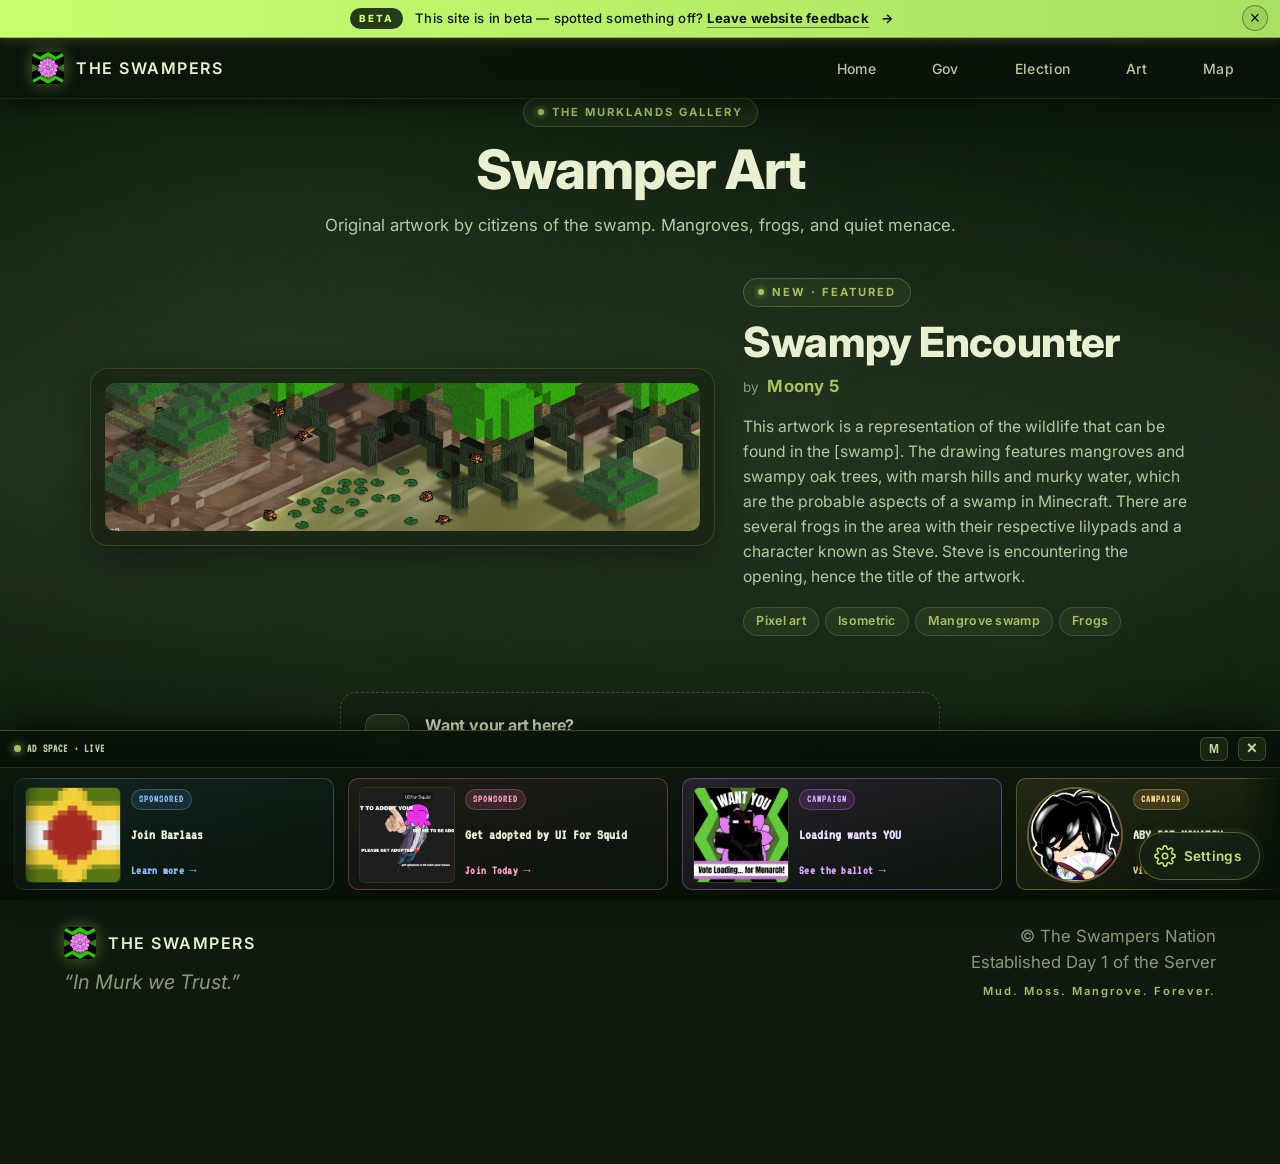
==== commit 591d6833: "Add files via upload" ====
--- a/art.html
+++ b/art.html
@@ -184,7 +184,7 @@
           </div>
         </div>
         <label class="toggle">
-          <input type="checkbox" id="t-ads" />
+          <input type="checkbox" id="t-ads" checked />
           <span class="toggle-slider"></span>
           <span class="toggle-label">
             <strong>Sidebar ads</strong>
@@ -227,64 +227,153 @@
   <!-- ============================================
        ADS SIDEBAR (toggle-controlled)
        ============================================ -->
-      <aside id="adsSidebar" class="ads-sidebar" aria-label="Ad space">
-    <div class="ads-sidebar-controls">
-      <div class="ads-sidebar-grip" id="adsSidebarGrip" title="Drag to move" aria-label="Drag to move sidebar">
-        <span></span><span></span><span></span><span></span><span></span><span></span>
-      </div>
-      <div class="ads-sidebar-head">Ad space</div>
-      <button type="button" class="ads-sidebar-size-btn" id="adsSidebarSizeBtn" aria-label="Cycle sidebar size" title="Cycle size">
+      <aside id="adsMarquee" class="ads-marquee" aria-label="Sponsored ads">
+    <div class="ads-marquee-controls">
+      <div class="ads-marquee-head">
+        <span class="ads-marquee-dot"></span> Ad space &middot; live
+      </div>
+      <button type="button" class="ads-marquee-size-btn" id="adsSidebarSizeBtn" aria-label="Cycle marquee size" title="Cycle size">
         <span id="adsSidebarSizeLabel">M</span>
       </button>
-      <button type="button" class="ads-sidebar-close-btn" id="adsSidebarCloseBtn" aria-label="Close sidebar and disable ads" title="Close (disables ads)">&times;</button>
-    </div>
-
-    <div class="ad-card ad-card--recruit">
-      <div class="ad-tag">For rent</div>
-      <div class="ad-title">Looking for someone to post ads</div>
-      <p class="ad-body">Got a shop, build, event, or service in the Murklands? Get featured in this sidebar.</p>
-      <div class="ad-price">
-        <span class="ad-price-amount">7</span>
-        <span class="ad-price-unit">iron ingots / week</span>
-      </div>
-      <div class="ad-cta">DM Thankdapro &rarr;</div>
-    </div>
-
-    <a class="ad-card ad-card--sponsor" href="https://discord.gg/NWSeatn3tA" target="_blank" rel="noopener">
-      <div class="ad-tag">Sponsored</div>
-      <img class="ad-img" src="barlaas.png" alt="Barlaas banner" />
-      <div class="ad-title">Join Barlaas</div>
-      <p class="ad-body">Secure your future &amp; your voice: the autonomous sanctuary where your property is sovereign, your growth is limitless, and every citizen gets a vote.</p>
-      <div class="ad-cta">Learn more &rarr;</div>
-    </a>
-
-    <a class="ad-card ad-card--sponsor ad-card--propaganda" href="https://discord.gg/JCM2B7ue4E" target="_blank" rel="noopener">
-      <div class="ad-tag">Sponsored</div>
-      <img class="ad-img ad-img--tall" src="propaganda.png" alt="UI for Squid: I want to adopt you!" />
-      <div class="ad-title">Get adopted by UI For Squid</div>
-      <p class="ad-body">The President is recruiting. DM to be adopted into the Swamper family. <span aria-hidden="true">&#10084;</span></p>
-      <div class="ad-cta">Join Today &rarr;</div>
-    </a>
-
-    <div class="ad-card ad-card--empty ad-fillerable">
-      <div class="ad-tag">Your ad here</div>
-      <div class="ad-title">[ space available ]</div>
-      <p class="ad-body">7 iron ingots a week.</p>
-    </div>
-
-    <div class="ad-card ad-card--empty ad-fillerable">
-      <div class="ad-tag">Your ad here</div>
-      <div class="ad-title">[ space available ]</div>
-      <p class="ad-body">7 iron ingots a week.</p>
-    </div>
-
-    <div class="ad-card ad-card--secret ad-fillerable" data-easter="true">
-      <div class="ad-tag">???</div>
-      <div class="ad-title">In Murk we Trust.</div>
-      <p class="ad-body">An onion has many layers. So does the constitution.</p>
-    </div>
-
-    <div class="ad-footer">Drag grip to move &middot; tap size to resize &middot; disable in Settings.</div>
+      <button type="button" class="ads-marquee-close-btn" id="adsSidebarCloseBtn" aria-label="Close marquee and disable ads" title="Close (disables ads)">&times;</button>
+    </div>
+
+    <div class="ads-marquee-viewport">
+      <div class="ads-marquee-track">
+        <!-- Set A -->
+        <a class="ad-mini ad-mini--sponsor" href="https://discord.gg/NWSeatn3tA" target="_blank" rel="noopener">
+          <img class="ad-mini-img" src="barlaas.png" alt="Barlaas banner" loading="lazy" />
+          <div class="ad-mini-text">
+            <div class="ad-mini-tag">Sponsored</div>
+            <div class="ad-mini-title">Join Barlaas</div>
+            <div class="ad-mini-cta">Learn more &rarr;</div>
+          </div>
+        </a>
+
+        <a class="ad-mini ad-mini--sponsor ad-mini--propaganda" href="https://discord.gg/JCM2B7ue4E" target="_blank" rel="noopener">
+          <img class="ad-mini-img" src="propaganda.png" alt="UI for Squid: I want to adopt you!" loading="lazy" />
+          <div class="ad-mini-text">
+            <div class="ad-mini-tag">Sponsored</div>
+            <div class="ad-mini-title">Get adopted by UI For Squid</div>
+            <div class="ad-mini-cta">Join Today &rarr;</div>
+          </div>
+        </a>
+
+        <a class="ad-mini ad-mini--campaign" href="election.html">
+          <img class="ad-mini-img" src="loading4monarch.png" alt="I WANT YOU — Vote Loading for Monarch" loading="lazy" />
+          <div class="ad-mini-text">
+            <div class="ad-mini-tag">Campaign</div>
+            <div class="ad-mini-title">Loading wants YOU</div>
+            <div class="ad-mini-cta">See the ballot &rarr;</div>
+          </div>
+        </a>
+
+        <a class="ad-mini ad-mini--endorsement" href="election.html">
+          <img class="ad-mini-img ad-mini-img--avatar" src="aby4monarch.png" alt="Aby" loading="lazy" />
+          <div class="ad-mini-text">
+            <div class="ad-mini-tag">Campaign</div>
+            <div class="ad-mini-title">ABY FOR MONARCH</div>
+            <div class="ad-mini-cta">View candidates &rarr;</div>
+          </div>
+        </a>
+
+        <a class="ad-mini ad-mini--campaign" href="election.html">
+          <img class="ad-mini-img" src="loading4monarch-2.png" alt="A Warrior of the People — Loading for Monarch" loading="lazy" />
+          <div class="ad-mini-text">
+            <div class="ad-mini-tag">Campaign</div>
+            <div class="ad-mini-title">A Warrior of the People</div>
+            <div class="ad-mini-cta">See the ballot &rarr;</div>
+          </div>
+        </a>
+
+        <div class="ad-mini ad-mini--recruit">
+          <div class="ad-mini-text ad-mini-text--full">
+            <div class="ad-mini-tag">For rent</div>
+            <div class="ad-mini-title">Want this slot?</div>
+            <div class="ad-mini-body">7 iron / week. DM Thankdapro.</div>
+          </div>
+        </div>
+
+        <div class="ad-mini ad-mini--special">
+          <div class="ad-mini-text ad-mini-text--full">
+            <div class="ad-mini-tag">Special offer</div>
+            <div class="ad-mini-title">1 IRON if it&rsquo;s for propaganda</div>
+            <div class="ad-mini-body">Campaign rate &middot; DM Thankdapro</div>
+          </div>
+        </div>
+
+        <div class="ad-mini ad-mini--secret" data-easter="true">
+          <div class="ad-mini-text ad-mini-text--full">
+            <div class="ad-mini-tag">???</div>
+            <div class="ad-mini-title">In Murk we Trust.</div>
+            <div class="ad-mini-body">An onion has many layers.</div>
+          </div>
+        </div>
+
+        <!-- Set B (duplicate for seamless loop) -->
+        <a class="ad-mini ad-mini--sponsor" href="https://discord.gg/NWSeatn3tA" target="_blank" rel="noopener" aria-hidden="true">
+          <img class="ad-mini-img" src="barlaas.png" alt="" loading="lazy" />
+          <div class="ad-mini-text">
+            <div class="ad-mini-tag">Sponsored</div>
+            <div class="ad-mini-title">Join Barlaas</div>
+            <div class="ad-mini-cta">Learn more &rarr;</div>
+          </div>
+        </a>
+        <a class="ad-mini ad-mini--sponsor ad-mini--propaganda" href="https://discord.gg/JCM2B7ue4E" target="_blank" rel="noopener" aria-hidden="true">
+          <img class="ad-mini-img" src="propaganda.png" alt="" loading="lazy" />
+          <div class="ad-mini-text">
+            <div class="ad-mini-tag">Sponsored</div>
+            <div class="ad-mini-title">Get adopted by UI For Squid</div>
+            <div class="ad-mini-cta">Join Today &rarr;</div>
+          </div>
+        </a>
+        <a class="ad-mini ad-mini--campaign" href="election.html" aria-hidden="true">
+          <img class="ad-mini-img" src="loading4monarch.png" alt="" loading="lazy" />
+          <div class="ad-mini-text">
+            <div class="ad-mini-tag">Campaign</div>
+            <div class="ad-mini-title">Loading wants YOU</div>
+            <div class="ad-mini-cta">See the ballot &rarr;</div>
+          </div>
+        </a>
+        <a class="ad-mini ad-mini--endorsement" href="election.html" aria-hidden="true">
+          <img class="ad-mini-img ad-mini-img--avatar" src="aby4monarch.png" alt="" loading="lazy" />
+          <div class="ad-mini-text">
+            <div class="ad-mini-tag">Campaign</div>
+            <div class="ad-mini-title">ABY FOR MONARCH</div>
+            <div class="ad-mini-cta">View candidates &rarr;</div>
+          </div>
+        </a>
+        <a class="ad-mini ad-mini--campaign" href="election.html" aria-hidden="true">
+          <img class="ad-mini-img" src="loading4monarch-2.png" alt="" loading="lazy" />
+          <div class="ad-mini-text">
+            <div class="ad-mini-tag">Campaign</div>
+            <div class="ad-mini-title">A Warrior of the People</div>
+            <div class="ad-mini-cta">See the ballot &rarr;</div>
+          </div>
+        </a>
+        <div class="ad-mini ad-mini--recruit" aria-hidden="true">
+          <div class="ad-mini-text ad-mini-text--full">
+            <div class="ad-mini-tag">For rent</div>
+            <div class="ad-mini-title">Want this slot?</div>
+            <div class="ad-mini-body">7 iron / week. DM Thankdapro.</div>
+          </div>
+        </div>
+        <div class="ad-mini ad-mini--special" aria-hidden="true">
+          <div class="ad-mini-text ad-mini-text--full">
+            <div class="ad-mini-tag">Special offer</div>
+            <div class="ad-mini-title">1 IRON if it&rsquo;s for propaganda</div>
+            <div class="ad-mini-body">Campaign rate &middot; DM Thankdapro</div>
+          </div>
+        </div>
+        <div class="ad-mini ad-mini--secret" aria-hidden="true">
+          <div class="ad-mini-text ad-mini-text--full">
+            <div class="ad-mini-tag">???</div>
+            <div class="ad-mini-title">In Murk we Trust.</div>
+            <div class="ad-mini-body">An onion has many layers.</div>
+          </div>
+        </div>
+      </div>
+    </div>
   </aside>
 
   <!-- ============================================
--- a/styles.css
+++ b/styles.css
@@ -325,303 +325,281 @@
 .settings-reset:hover { background: rgba(168,192,96,0.08); border-color: #a8c060; }
 
 /* ============================================
-   ADS SIDEBAR (toggle-controlled)
+   ADS MARQUEE (toggle-controlled, full-width scroll)
    ============================================ */
-/* --nav-bottom: distance from viewport top to bottom of navbar
-   (38px beta banner if visible + ~58px nav) */
-body { --nav-bottom: 96px; }
-body.beta-dismissed { --nav-bottom: 58px; }
-@media (max-width: 600px) {
-  body { --nav-bottom: 110px; }
-  body.beta-dismissed { --nav-bottom: 58px; }
-}
-
-.ads-sidebar {
+.ads-marquee {
   position: fixed;
-  top: calc(var(--nav-bottom) + 12px);
-  right: -340px;
-  width: var(--ads-width, 280px);
-  max-height: calc(100vh - var(--nav-bottom) - 32px);
-  overflow-y: auto;
-  padding: 12px;
-  background: rgba(15, 26, 14, 0.88);
-  border: 1px solid rgba(168, 192, 96, 0.15);
-  border-radius: 18px;
+  left: 0;
+  right: 0;
+  bottom: 0;
+  width: 100vw;
+  z-index: 60;
+  background: linear-gradient(180deg, rgba(13, 26, 13, 0.92) 0%, rgba(8, 16, 8, 0.98) 100%);
+  border-top: 1px solid rgba(168, 192, 96, 0.35);
+  box-shadow: 0 -12px 32px -10px rgba(0, 0, 0, 0.6);
   backdrop-filter: blur(10px);
-  z-index: 90;
-  display: flex;
-  flex-direction: column;
+  -webkit-backdrop-filter: blur(10px);
+  transform: translateY(0);
+  transition: transform 0.35s cubic-bezier(0.4, 0, 0.2, 1), opacity 0.25s ease;
+  opacity: 1;
+  --marquee-h: 132px;
+  --marquee-card-w: 320px;
+  --marquee-speed: 60s;
+}
+body:not(.ads-on) .ads-marquee {
+  transform: translateY(110%);
+  opacity: 0;
+  pointer-events: none;
+}
+
+/* Body padding so content isn't hidden under the strip */
+body.ads-on { padding-bottom: var(--ads-marquee-h, 132px); }
+body.ads-size-s.ads-on { padding-bottom: 96px; }
+body.ads-size-l.ads-on { padding-bottom: 170px; }
+
+/* Size variants */
+body.ads-size-s .ads-marquee { --marquee-h: 96px;  --marquee-card-w: 260px; }
+body.ads-size-m .ads-marquee { --marquee-h: 132px; --marquee-card-w: 320px; }
+body.ads-size-l .ads-marquee { --marquee-h: 170px; --marquee-card-w: 380px; }
+
+/* Controls strip across the top */
+.ads-marquee-controls {
+  display: flex;
+  align-items: center;
   gap: 10px;
-  transition: right 0.32s cubic-bezier(.2,.8,.2,1), width 0.25s ease;
-  font-family: 'Inter', system-ui, sans-serif;
-  font-size: 13px;
-  transform: translate(var(--ads-x, 0px), var(--ads-y, 0px));
-}
-body.ads-on .ads-sidebar { right: 20px; }
-/* When ads are off, force the sidebar fully hidden — even if the user dragged it elsewhere */
-body:not(.ads-on) .ads-sidebar {
-  visibility: hidden;
-  pointer-events: none;
-  opacity: 0;
-  transform: translate(120%, 0) !important;
-}
-
-/* Size variants: S / M / L  (M = the new "normal", roughly what L used to be) */
-body.ads-size-s .ads-sidebar { --ads-width: 240px; font-size: 12px; }
-body.ads-size-m .ads-sidebar { --ads-width: 340px; font-size: 14px; }
-body.ads-size-l .ads-sidebar { --ads-width: 400px; font-size: 15px; }
-
-/* Compact size: hide filler/easter/empty slots — show only paid */
-body.ads-size-s .ads-sidebar .ad-fillerable { display: none; }
-
-/* Top control row: grip + head + size button */
-.ads-sidebar-controls {
-  display: flex;
-  align-items: center;
-  gap: 8px;
-  padding: 2px 4px 6px;
-  border-bottom: 1px dashed rgba(168, 192, 96, 0.15);
-}
-.ads-sidebar-grip {
-  display: grid;
-  grid-template-columns: repeat(2, 4px);
-  gap: 3px;
-  padding: 6px 4px;
-  cursor: grab;
+  padding: 6px 14px;
+  border-bottom: 1px solid rgba(168, 192, 96, 0.18);
+  background: rgba(0, 0, 0, 0.25);
+}
+.ads-marquee-head {
+  font-size: 0.7rem;
+  font-weight: 700;
+  letter-spacing: 1.2px;
+  text-transform: uppercase;
+  color: #b8c8a0;
+  display: flex;
+  align-items: center;
+  gap: 6px;
+  flex: 1;
+}
+.ads-marquee-dot {
+  width: 7px; height: 7px;
+  border-radius: 50%;
+  background: #a8c060;
+  box-shadow: 0 0 8px #a8c060;
+  animation: marqueePulse 2.4s ease-in-out infinite;
+}
+@keyframes marqueePulse {
+  0%, 100% { opacity: 0.5; transform: scale(1); }
+  50%      { opacity: 1;   transform: scale(1.25); }
+}
+.ads-marquee-size-btn,
+.ads-marquee-close-btn {
+  background: rgba(168, 192, 96, 0.1);
+  border: 1px solid rgba(168, 192, 96, 0.25);
+  color: #c8d8a0;
   border-radius: 6px;
-  transition: background 0.2s ease;
-}
-.ads-sidebar-grip:hover { background: rgba(168, 192, 96, 0.1); }
-.ads-sidebar-grip:active { cursor: grabbing; }
-.ads-sidebar-grip span {
-  width: 4px; height: 4px;
-  border-radius: 50%;
-  background: rgba(168, 192, 96, 0.5);
-}
-
-.ads-sidebar-head {
-  flex: 1;
-  font-size: 0.65rem;
-  letter-spacing: 2.5px;
-  text-transform: uppercase;
-  color: #8aa078;
-  text-align: center;
-}
-
-.ads-sidebar-size-btn {
   width: 28px;
-  height: 28px;
-  border-radius: 50%;
-  border: 1px solid rgba(168, 192, 96, 0.25);
-  background: rgba(168, 192, 96, 0.08);
-  color: var(--swamp-glow);
-  font-family: 'Inter', system-ui, sans-serif;
-  font-size: 0.78rem;
+  height: 24px;
+  font-size: 0.75rem;
   font-weight: 700;
   cursor: pointer;
-  display: flex; align-items: center; justify-content: center;
-  transition: background 0.2s ease, transform 0.15s ease;
-}
-.ads-sidebar-size-btn:hover { background: rgba(168, 192, 96, 0.18); transform: scale(1.06); }
-
-.ads-sidebar-close-btn {
-  width: 28px;
-  height: 28px;
-  border-radius: 50%;
-  border: 1px solid rgba(220, 100, 100, 0.28);
-  background: rgba(220, 100, 100, 0.08);
-  color: #ff9090;
-  font-family: 'Inter', system-ui, sans-serif;
-  font-size: 1.1rem;
-  font-weight: 600;
-  line-height: 1;
-  cursor: pointer;
-  display: flex; align-items: center; justify-content: center;
-  transition: background 0.2s ease, transform 0.2s ease, border-color 0.2s ease;
-  flex-shrink: 0;
-}
-.ads-sidebar-close-btn:hover {
-  background: rgba(220, 100, 100, 0.2);
-  border-color: rgba(220, 100, 100, 0.5);
-  color: #ffbbbb;
-  transform: rotate(90deg);
-}
-
-.ad-card {
-  display: block;
+  display: inline-flex;
+  align-items: center;
+  justify-content: center;
+  transition: background 0.15s, transform 0.15s, border-color 0.15s;
+  padding: 0;
+}
+.ads-marquee-size-btn:hover { background: rgba(168, 192, 96, 0.2); transform: scale(1.05); }
+.ads-marquee-close-btn { font-size: 1.1rem; line-height: 1; }
+.ads-marquee-close-btn:hover {
+  background: rgba(200, 80, 80, 0.2);
+  border-color: rgba(200, 80, 80, 0.4);
+  color: #ff9a9a;
+}
+
+/* Scrolling viewport */
+.ads-marquee-viewport {
+  height: var(--marquee-h);
+  overflow: hidden;
+  position: relative;
+  -webkit-mask-image: linear-gradient(90deg, transparent 0, #000 40px, #000 calc(100% - 40px), transparent 100%);
+          mask-image: linear-gradient(90deg, transparent 0, #000 40px, #000 calc(100% - 40px), transparent 100%);
+}
+.ads-marquee-track {
+  display: flex;
+  gap: 14px;
+  padding: 10px 14px;
+  width: max-content;
+  height: 100%;
+  animation: marqueeScroll var(--marquee-speed) linear infinite;
+  will-change: transform;
+}
+.ads-marquee-viewport:hover .ads-marquee-track,
+.ads-marquee-track:hover {
+  animation-play-state: paused;
+}
+@keyframes marqueeScroll {
+  from { transform: translateX(0); }
+  to   { transform: translateX(-50%); }
+}
+@media (prefers-reduced-motion: reduce) {
+  .ads-marquee-track { animation-duration: 180s; }
+}
+
+/* Mini ad card (horizontal layout) */
+.ad-mini {
+  flex: 0 0 var(--marquee-card-w);
+  display: flex;
+  align-items: stretch;
+  gap: 10px;
+  padding: 8px 10px;
+  background: linear-gradient(160deg, rgba(168,192,96,0.10) 0%, rgba(13,26,13,0.4) 100%);
+  border: 1px solid rgba(168, 192, 96, 0.25);
+  border-radius: 10px;
   text-decoration: none;
   color: inherit;
-  padding: 14px;
-  background: linear-gradient(160deg, rgba(168,192,96,0.06) 0%, rgba(168,192,96,0.02) 100%);
-  border: 1px solid rgba(168, 192, 96, 0.15);
-  border-radius: 12px;
-  transition: all 0.2s ease;
-}
-.ad-card:hover { border-color: rgba(168,192,96,0.35); transform: translateY(-2px); }
-
-.ad-tag {
-  display: inline-block;
-  font-size: 0.6rem;
-  letter-spacing: 1.5px;
+  transition: transform 0.2s, border-color 0.2s, box-shadow 0.2s;
+  cursor: pointer;
+  overflow: hidden;
+}
+.ad-mini:hover {
+  transform: translateY(-2px);
+  border-color: rgba(168, 192, 96, 0.55);
+  box-shadow: 0 8px 20px -8px rgba(168, 192, 96, 0.35);
+}
+.ad-mini-img {
+  flex-shrink: 0;
+  width: calc(var(--marquee-h) - 36px);
+  height: calc(var(--marquee-h) - 36px);
+  object-fit: cover;
+  border-radius: 6px;
+  background: #0d1a0d;
+  border: 1px solid rgba(168, 192, 96, 0.18);
+}
+.ad-mini-img--avatar {
+  border-radius: 50%;
+  object-fit: cover;
+}
+.ad-mini-text {
+  flex: 1;
+  min-width: 0;
+  display: flex;
+  flex-direction: column;
+  justify-content: space-between;
+  padding: 2px 0;
+}
+.ad-mini-text--full { padding: 6px 4px; }
+.ad-mini-tag {
+  font-size: 0.62rem;
+  font-weight: 700;
   text-transform: uppercase;
+  letter-spacing: 1px;
   color: #a8c060;
-  background: rgba(168,192,96,0.1);
-  padding: 2px 8px;
+  background: rgba(168, 192, 96, 0.12);
+  padding: 2px 7px;
   border-radius: 999px;
-  margin-bottom: 8px;
-}
-.ad-title {
-  font-size: 1rem;
+  align-self: flex-start;
+  border: 1px solid rgba(168, 192, 96, 0.22);
+}
+.ad-mini-title {
+  font-size: 0.92rem;
   font-weight: 700;
-  color: #e8f0d0;
-  letter-spacing: -0.2px;
-  margin-bottom: 4px;
-}
-.ad-body {
+  color: #e8efd6;
+  line-height: 1.25;
+  overflow: hidden;
+  display: -webkit-box;
+  -webkit-line-clamp: 2;
+  -webkit-box-orient: vertical;
+  margin: 2px 0;
+}
+.ad-mini-body {
   font-size: 0.78rem;
   color: #b8c8a0;
-  line-height: 1.45;
-  margin-bottom: 6px;
-}
-.ad-cta {
+  line-height: 1.3;
+  overflow: hidden;
+  display: -webkit-box;
+  -webkit-line-clamp: 2;
+  -webkit-box-orient: vertical;
+}
+.ad-mini-cta {
   font-size: 0.75rem;
-  font-weight: 600;
-  color: #c8e070;
-}
-.ad-card--gov { background: linear-gradient(160deg, rgba(200,100,60,0.08) 0%, rgba(168,192,96,0.02) 100%); border-color: rgba(200,100,60,0.2); }
-.ad-card--gov .ad-tag { color: #e8a070; background: rgba(200,100,60,0.1); }
-
-.ad-card--recruit {
-  background: linear-gradient(160deg, rgba(168,192,96,0.14) 0%, rgba(168,192,96,0.04) 100%);
-  border-color: rgba(168, 192, 96, 0.35);
-}
-.ad-card--recruit .ad-tag {
-  color: var(--swamp-glow);
-  background: rgba(168, 192, 96, 0.18);
-}
-.ad-card--recruit .ad-title {
   font-weight: 700;
-  letter-spacing: -0.2px;
-}
-.ad-card--recruit .ad-cta {
-  margin-top: 8px;
-  color: var(--swamp-glow);
-}
-
-.ad-card--sponsor {
-  background: linear-gradient(160deg, rgba(220, 180, 60, 0.12) 0%, rgba(168,192,96,0.02) 100%);
-  border-color: rgba(220, 180, 60, 0.35);
-  box-shadow: 0 0 0 0 rgba(220, 180, 60, 0);
-  transition: all 0.25s ease;
-}
-.ad-card--sponsor:hover {
-  border-color: rgba(220, 180, 60, 0.55);
-  box-shadow: 0 0 0 1px rgba(220, 180, 60, 0.3), 0 6px 20px rgba(0,0,0,0.3);
-  transform: translateY(-2px);
-}
-.ad-card--sponsor .ad-tag {
-  color: #f0d870;
-  background: rgba(220, 180, 60, 0.15);
-}
-.ad-card--sponsor .ad-cta {
-  color: #f0d870;
-}
-
-.ad-img {
-  display: block;
-  width: 100%;
-  height: 80px;
-  object-fit: contain;
-  margin: 4px 0 10px;
-  image-rendering: pixelated;
-  background: rgba(13, 26, 13, 0.4);
-  border-radius: 8px;
-  padding: 6px;
-}
-.ad-img--tall {
-  height: 120px;
-  object-fit: cover;
-  image-rendering: auto;
-  background: #1a1a1a;
-}
-
-.ad-card--propaganda {
-  background: linear-gradient(160deg, rgba(220, 60, 130, 0.12) 0%, rgba(168,192,96,0.02) 100%);
-  border-color: rgba(220, 60, 130, 0.32);
-}
-.ad-card--propaganda:hover {
-  border-color: rgba(220, 60, 130, 0.55);
-  box-shadow: 0 0 0 1px rgba(220, 60, 130, 0.3), 0 6px 20px rgba(0,0,0,0.3);
-}
-.ad-card--propaganda .ad-tag {
-  color: #ff90c0;
-  background: rgba(220, 60, 130, 0.15);
-}
-.ad-card--propaganda .ad-cta {
-  color: #ff90c0;
-}
-
-.ad-card--empty {
-  background: transparent;
-  border: 1px dashed rgba(168, 192, 96, 0.25);
-}
-.ad-card--empty:hover {
-  border-color: rgba(168, 192, 96, 0.5);
-  background: rgba(168, 192, 96, 0.03);
-}
-.ad-card--empty .ad-tag {
-  background: rgba(168, 192, 96, 0.05);
-  color: #8aa078;
-  letter-spacing: 1.5px;
-}
-.ad-card--empty .ad-title {
-  color: #6a7d58;
-  font-style: italic;
-  font-weight: 500;
-  letter-spacing: 0;
-}
-.ad-card--empty .ad-body {
-  color: #7a8d68;
-}
-
-.ad-price {
-  display: inline-flex;
-  align-items: baseline;
-  gap: 6px;
-  margin-top: 10px;
-  padding: 6px 12px;
-  border-radius: 999px;
-  background: rgba(13, 26, 13, 0.5);
-  border: 1px solid rgba(168, 192, 96, 0.25);
-  font-family: 'Inter', system-ui, sans-serif;
-}
-.ad-price-amount {
-  font-size: 1.05rem;
-  font-weight: 800;
-  color: #e8f0d0;
-  letter-spacing: -0.3px;
-}
-.ad-price-icon {
+  color: #c8d8a0;
+  letter-spacing: 0.3px;
+}
+
+/* Variant accents */
+.ad-mini--sponsor {
+  background: linear-gradient(160deg, rgba(80,140,200,0.10) 0%, rgba(13,26,13,0.5) 100%);
+  border-color: rgba(120, 180, 230, 0.28);
+}
+.ad-mini--sponsor .ad-mini-tag { color: #88c0ff; background: rgba(80,140,200,0.15); border-color: rgba(120,180,230,0.3); }
+.ad-mini--sponsor .ad-mini-cta { color: #88c0ff; }
+
+.ad-mini--propaganda {
+  background: linear-gradient(160deg, rgba(200,80,140,0.10) 0%, rgba(13,26,13,0.5) 100%);
+  border-color: rgba(255, 120, 180, 0.32);
+}
+.ad-mini--propaganda .ad-mini-tag { color: #ff9ec8; background: rgba(255,120,180,0.15); border-color: rgba(255,120,180,0.3); }
+.ad-mini--propaganda .ad-mini-cta { color: #ff9ec8; }
+
+.ad-mini--campaign {
+  background: linear-gradient(160deg, rgba(168,80,200,0.18) 0%, rgba(13,26,13,0.5) 100%);
+  border-color: rgba(200, 140, 255, 0.36);
+}
+.ad-mini--campaign .ad-mini-tag { color: #d8a8ff; background: rgba(168,80,200,0.18); border-color: rgba(200,140,255,0.3); }
+.ad-mini--campaign .ad-mini-title { color: #f0e0ff; }
+.ad-mini--campaign .ad-mini-cta { color: #d8a8ff; }
+
+.ad-mini--endorsement {
+  background: linear-gradient(160deg, rgba(255,200,100,0.10) 0%, rgba(13,26,13,0.5) 100%);
+  border-color: rgba(255, 200, 100, 0.32);
+}
+.ad-mini--endorsement .ad-mini-tag { color: #ffd680; background: rgba(255,200,100,0.15); border-color: rgba(255,200,100,0.3); }
+.ad-mini--endorsement .ad-mini-img--avatar { border: 2px solid rgba(255,200,100,0.4); }
+.ad-mini--endorsement .ad-mini-cta { color: #ffd680; }
+
+.ad-mini--recruit {
+  background: linear-gradient(160deg, rgba(168,192,96,0.16) 0%, rgba(13,26,13,0.5) 100%);
+  border-color: rgba(168, 192, 96, 0.4);
+  border-style: dashed;
+}
+
+.ad-mini--special {
+  background: linear-gradient(160deg, rgba(255,170,80,0.14) 0%, rgba(13,26,13,0.5) 100%);
+  border-color: rgba(255, 170, 80, 0.5);
+  border-style: dashed;
+  position: relative;
+}
+.ad-mini--special::after {
+  content: "★";
+  position: absolute;
+  top: 4px;
+  right: 8px;
+  color: rgba(255, 170, 80, 0.6);
   font-size: 0.85rem;
-  color: var(--swamp-glow);
-}
-.ad-price-unit {
-  font-size: 0.72rem;
-  font-weight: 600;
-  letter-spacing: 0.5px;
-  color: #b8c8a0;
-}
-.ad-card--secret { background: linear-gradient(160deg, rgba(140,80,200,0.12) 0%, rgba(168,192,96,0.02) 100%); border-color: rgba(140,80,200,0.25); }
-.ad-card--secret .ad-tag { color: #c8a0ff; background: rgba(140,80,200,0.15); }
-
-.ad-footer {
-  text-align: center;
-  font-size: 0.7rem;
-  color: #6a7d58;
-  font-style: italic;
-  padding: 4px;
-}
-
+}
+.ad-mini--special .ad-mini-tag { color: #ffc070; background: rgba(255,170,80,0.16); border-color: rgba(255,170,80,0.32); }
+.ad-mini--special .ad-mini-title { color: #ffd8a8; text-transform: uppercase; letter-spacing: 0.4px; font-size: 0.85rem; }
+.ad-mini--special .ad-mini-body { color: #d8b890; }
+
+.ad-mini--secret {
+  background: linear-gradient(160deg, rgba(140,80,200,0.12) 0%, rgba(13,26,13,0.5) 100%);
+  border-color: rgba(140, 80, 200, 0.3);
+}
+.ad-mini--secret .ad-mini-tag { color: #c8a0ff; background: rgba(140,80,200,0.15); border-color: rgba(140,80,200,0.3); }
+.ad-mini--secret .ad-mini-title { font-style: italic; color: #e0d0ff; }
+
+/* Hide marquee in serious mode (keeps the screen calm) — but only ads */
+body.serious.ads-on .ads-marquee { filter: grayscale(0.4) brightness(0.85); }
+
+/* Mobile: shrink card width */
+@media (max-width: 700px) {
+  body.ads-size-m .ads-marquee, body.ads-size-l .ads-marquee { --marquee-card-w: 260px; --marquee-h: 110px; }
+  body.ads-on { padding-bottom: 116px; }
+  .ads-marquee-head { font-size: 0.6rem; letter-spacing: 0.8px; }
+}
 /* ============================================
    DVD BOUNCER (toggle-controlled)
    ============================================ */
@@ -1089,6 +1067,212 @@
   font-size: 0.85rem;
   color: #8aa078;
   margin-top: 2px;
+}
+
+/* ============================================
+   MOD APPLICATION (election page)
+   ============================================ */
+.mod-app {
+  max-width: 820px;
+  margin: 56px auto 0;
+}
+.mod-app[hidden] { display: none; }
+
+.mod-app-card {
+  padding: 32px;
+  background: linear-gradient(160deg, rgba(168, 192, 96, 0.12) 0%, rgba(20, 32, 18, 0.5) 100%);
+  border: 1px solid rgba(168, 192, 96, 0.32);
+  border-radius: 22px;
+  backdrop-filter: blur(8px);
+  box-shadow: 0 12px 36px rgba(0,0,0,0.35);
+  font-family: 'Inter', system-ui, sans-serif;
+}
+
+.mod-app-head {
+  display: flex;
+  flex-direction: column;
+  align-items: center;
+  text-align: center;
+  gap: 12px;
+  margin-bottom: 24px;
+}
+.mod-app-badge {
+  display: inline-flex;
+  align-items: center;
+  gap: 8px;
+  padding: 5px 14px;
+  font-size: 0.7rem;
+  font-weight: 700;
+  letter-spacing: 2px;
+  text-transform: uppercase;
+  color: var(--swamp-glow);
+  background: rgba(168, 192, 96, 0.12);
+  border: 1px solid rgba(168, 192, 96, 0.32);
+  border-radius: 999px;
+}
+.mod-app-dot {
+  width: 7px; height: 7px;
+  border-radius: 50%;
+  background: var(--swamp-glow);
+  box-shadow: 0 0 8px var(--swamp-glow);
+  animation: badgePulse 2s ease-in-out infinite;
+}
+.mod-app-title {
+  font-size: clamp(1.8rem, 4.4vw, 2.6rem);
+  font-weight: 800;
+  letter-spacing: -0.6px;
+  color: #e8f0d0;
+  margin: 0;
+  text-wrap: balance;
+}
+.mod-app-intro {
+  font-size: 1rem;
+  line-height: 1.55;
+  color: #b8c8a0;
+  max-width: 620px;
+  text-wrap: pretty;
+}
+.mod-app-intro strong { color: var(--swamp-glow); font-weight: 700; }
+
+.mod-app-faqs {
+  display: flex;
+  flex-direction: column;
+  gap: 10px;
+  margin-bottom: 24px;
+}
+.mod-app-faq {
+  background: rgba(13, 26, 13, 0.55);
+  border: 1px solid rgba(168, 192, 96, 0.14);
+  border-radius: 12px;
+  overflow: hidden;
+  transition: border-color 0.2s ease;
+}
+.mod-app-faq[open] {
+  border-color: rgba(168, 192, 96, 0.32);
+}
+.mod-app-faq summary {
+  display: flex;
+  align-items: center;
+  justify-content: space-between;
+  gap: 16px;
+  padding: 14px 18px;
+  cursor: pointer;
+  list-style: none;
+  user-select: none;
+}
+.mod-app-faq summary::-webkit-details-marker { display: none; }
+.mod-app-faq-q {
+  font-size: 0.98rem;
+  font-weight: 700;
+  color: #e8f0d0;
+  letter-spacing: -0.2px;
+}
+.mod-app-faq-icon {
+  width: 26px; height: 26px;
+  flex-shrink: 0;
+  display: inline-flex;
+  align-items: center; justify-content: center;
+  border-radius: 50%;
+  background: rgba(168, 192, 96, 0.1);
+  color: var(--swamp-glow);
+  font-size: 1.2rem;
+  font-weight: 300;
+  line-height: 1;
+  transition: transform 0.25s ease, background 0.2s ease;
+}
+.mod-app-faq[open] .mod-app-faq-icon {
+  transform: rotate(45deg);
+  background: rgba(168, 192, 96, 0.22);
+}
+.mod-app-faq p {
+  padding: 0 18px 18px;
+  margin: 0;
+  font-size: 0.93rem;
+  line-height: 1.55;
+  color: #b8c8a0;
+  text-wrap: pretty;
+}
+
+.mod-app-deadline {
+  display: flex;
+  flex-direction: column;
+  align-items: center;
+  gap: 4px;
+  padding: 18px 20px;
+  background: rgba(13, 26, 13, 0.6);
+  border: 1px dashed rgba(168, 192, 96, 0.28);
+  border-radius: 14px;
+  margin-bottom: 20px;
+  text-align: center;
+}
+.mod-app-deadline-label {
+  font-size: 0.7rem;
+  font-weight: 700;
+  letter-spacing: 2px;
+  text-transform: uppercase;
+  color: #8aa078;
+}
+.mod-app-deadline-time {
+  font-size: 1.05rem;
+  font-weight: 700;
+  color: #e8f0d0;
+  margin-top: 2px;
+}
+.mod-app-deadline-local {
+  font-size: 0.88rem;
+  color: var(--swamp-glow);
+  font-weight: 600;
+}
+.mod-app-countdown {
+  margin-top: 6px;
+  font-size: 0.78rem;
+  font-weight: 600;
+  letter-spacing: 0.5px;
+  color: #b8c8a0;
+}
+.mod-app-countdown.is-urgent {
+  color: #ffcc40;
+}
+.mod-app-countdown.is-final {
+  color: #ff8060;
+}
+
+.mod-app-cta {
+  display: flex;
+  align-items: center;
+  justify-content: center;
+  gap: 10px;
+  width: 100%;
+  padding: 16px 24px;
+  border-radius: 14px;
+  background: linear-gradient(135deg, var(--swamp-moss) 0%, var(--swamp-mid) 100%);
+  border: 1px solid rgba(168, 192, 96, 0.45);
+  color: #fff;
+  text-decoration: none;
+  font-size: 1rem;
+  font-weight: 700;
+  letter-spacing: 0.3px;
+  box-shadow: 0 8px 24px rgba(74, 107, 58, 0.4), inset 0 1px 0 rgba(255,255,255,0.12);
+  transition: transform 0.2s ease, box-shadow 0.2s ease;
+}
+.mod-app-cta:hover {
+  transform: translateY(-2px);
+  box-shadow: 0 12px 32px rgba(74, 107, 58, 0.55);
+}
+.mod-app-cta svg { width: 18px; height: 18px; }
+
+.mod-app-foot {
+  margin-top: 14px;
+  text-align: center;
+  font-size: 0.85rem;
+  color: #8aa078;
+  font-style: italic;
+}
+.mod-app-foot strong { color: #c8d4b0; font-style: normal; font-weight: 700; }
+
+@media (max-width: 600px) {
+  .mod-app-card { padding: 22px 18px; }
+  .mod-app-faq-q { font-size: 0.92rem; }
 }
 
 /* ============================================
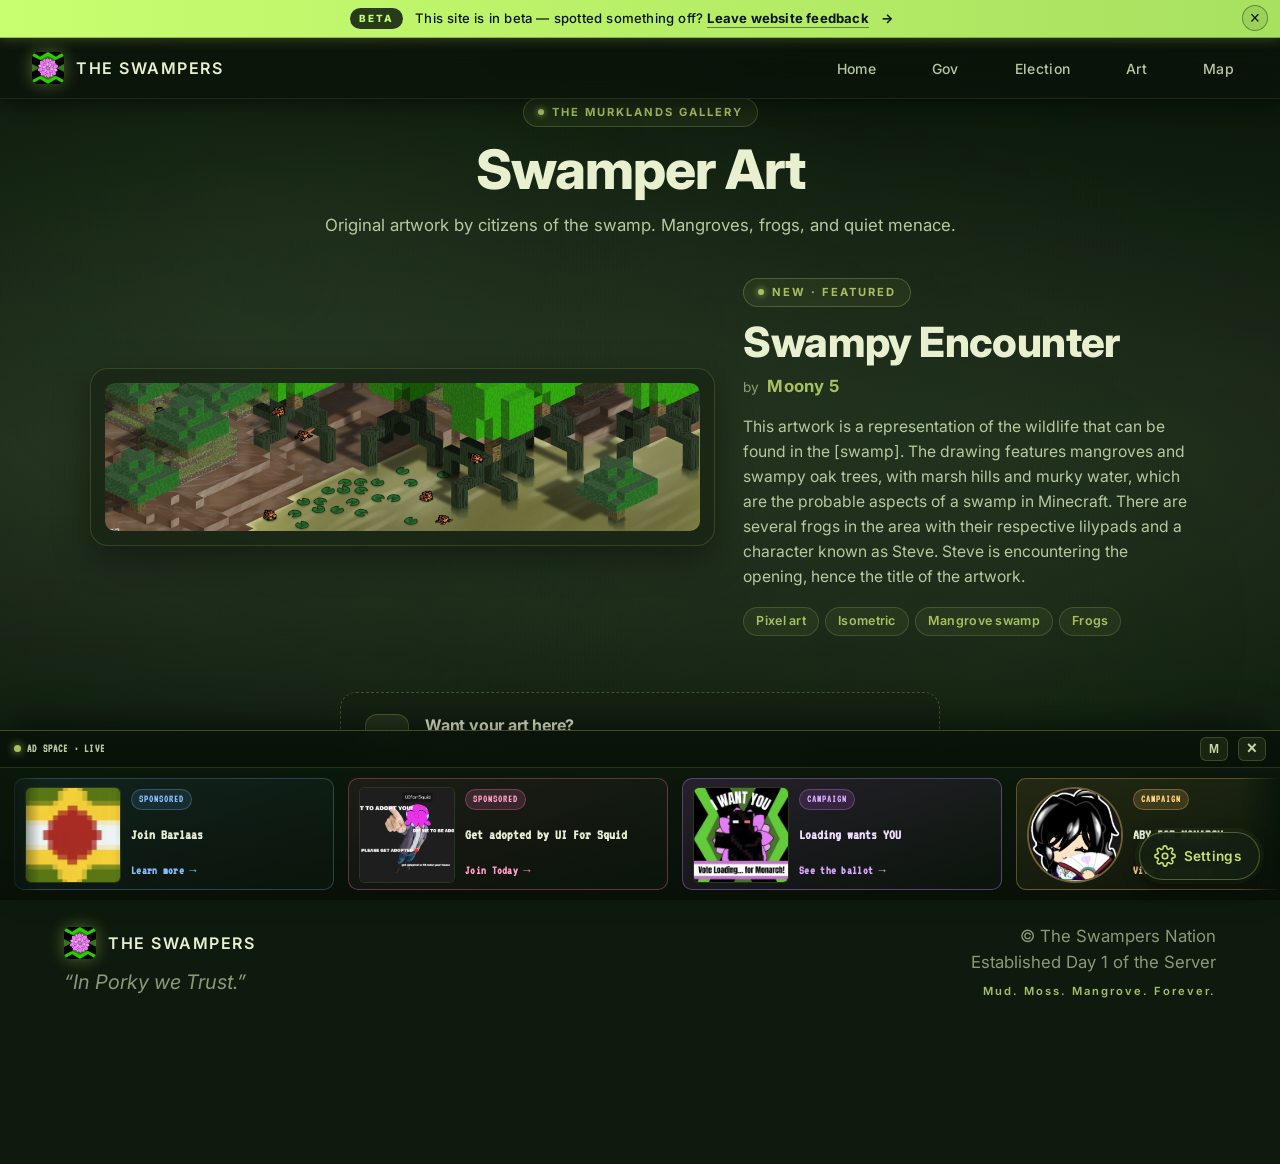
==== commit 7d553cc7: "Add files via upload" ====
--- a/art.html
+++ b/art.html
@@ -305,7 +305,7 @@
         <div class="ad-mini ad-mini--secret" data-easter="true">
           <div class="ad-mini-text ad-mini-text--full">
             <div class="ad-mini-tag">???</div>
-            <div class="ad-mini-title">In Murk we Trust.</div>
+            <div class="ad-mini-title">In Porky we Trust.</div>
             <div class="ad-mini-body">An onion has many layers.</div>
           </div>
         </div>
@@ -368,7 +368,7 @@
         <div class="ad-mini ad-mini--secret" aria-hidden="true">
           <div class="ad-mini-text ad-mini-text--full">
             <div class="ad-mini-tag">???</div>
-            <div class="ad-mini-title">In Murk we Trust.</div>
+            <div class="ad-mini-title">In Porky we Trust.</div>
             <div class="ad-mini-body">An onion has many layers.</div>
           </div>
         </div>
@@ -472,7 +472,7 @@
           <img class="logo-icon" src="swamper-flag.png" alt="Swampers flag" />
           <span class="logo-text">THE SWAMPERS</span>
         </div>
-        <p class="motto">&ldquo;In Murk we Trust.&rdquo;</p>
+        <p class="motto">&ldquo;In Porky we Trust.&rdquo;</p>
       </div>
       <div class="footer-right">
         <p>&copy; The Swampers Nation</p>
